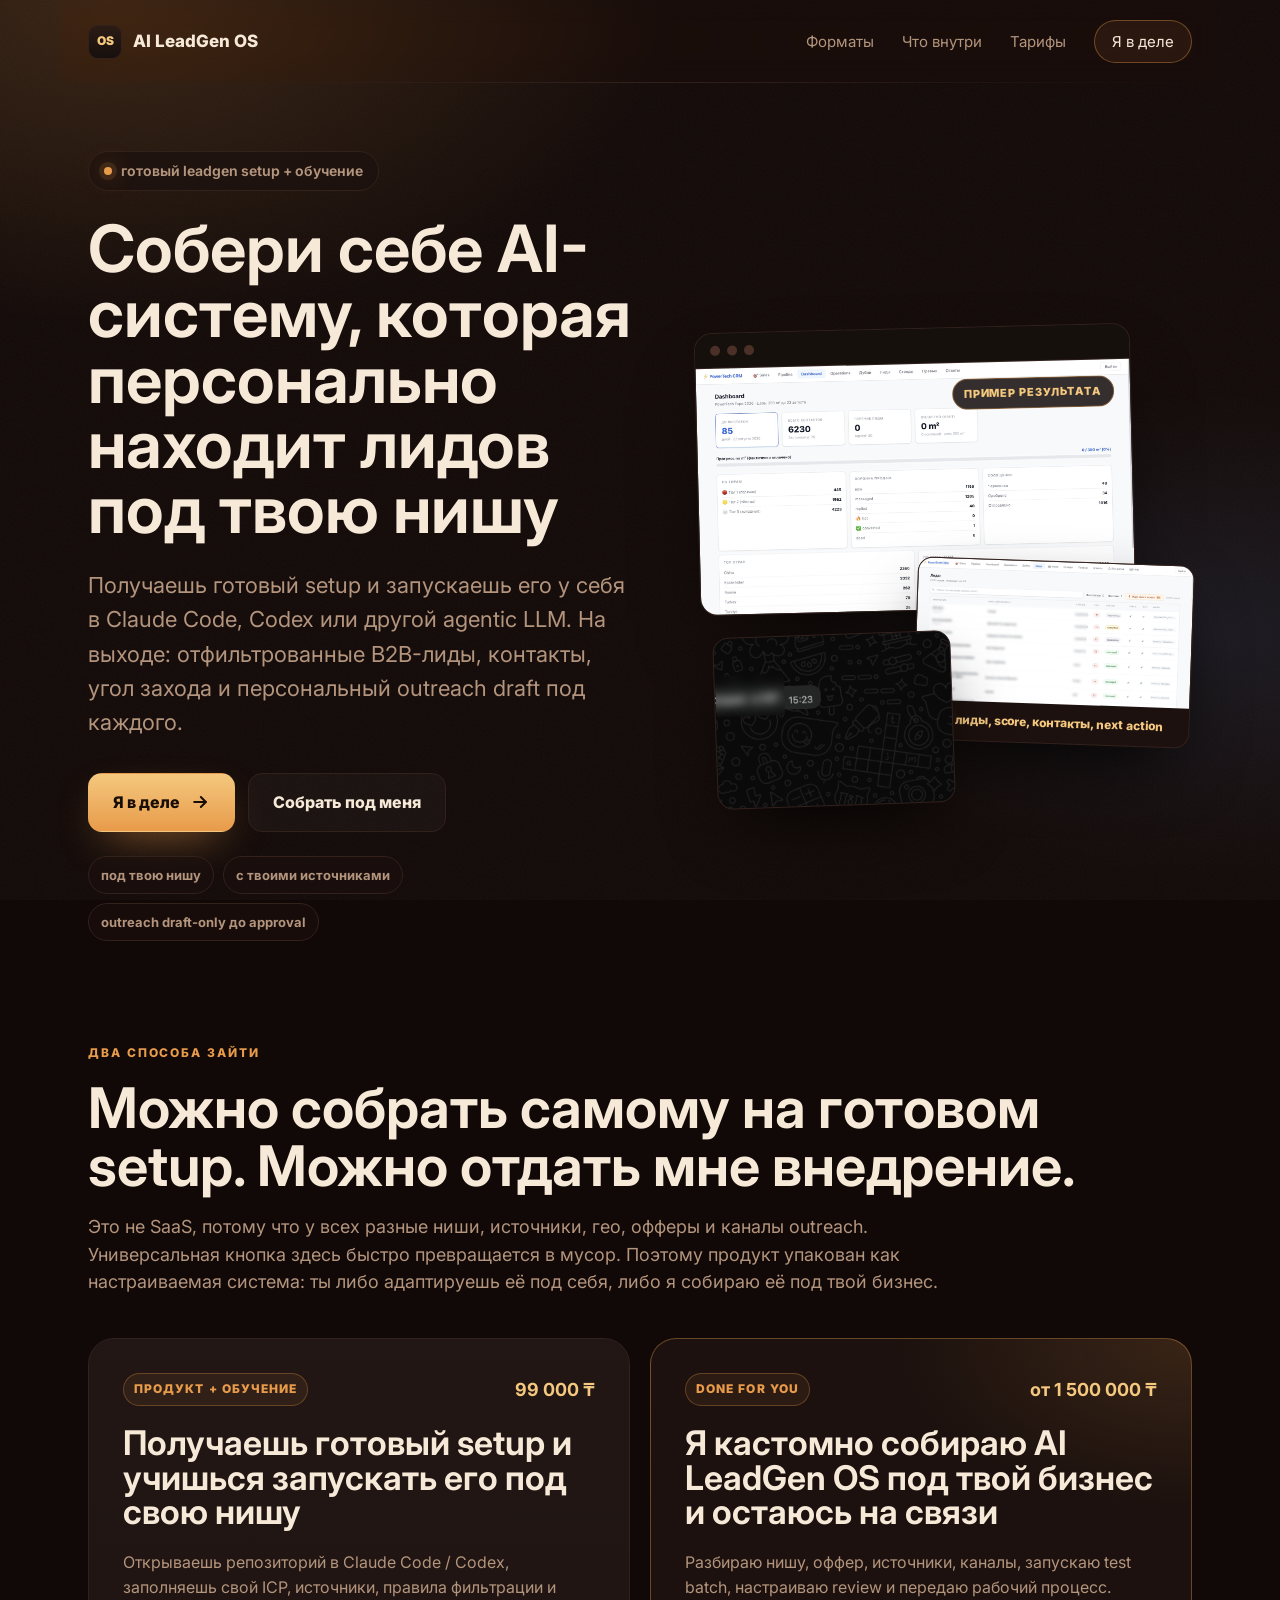
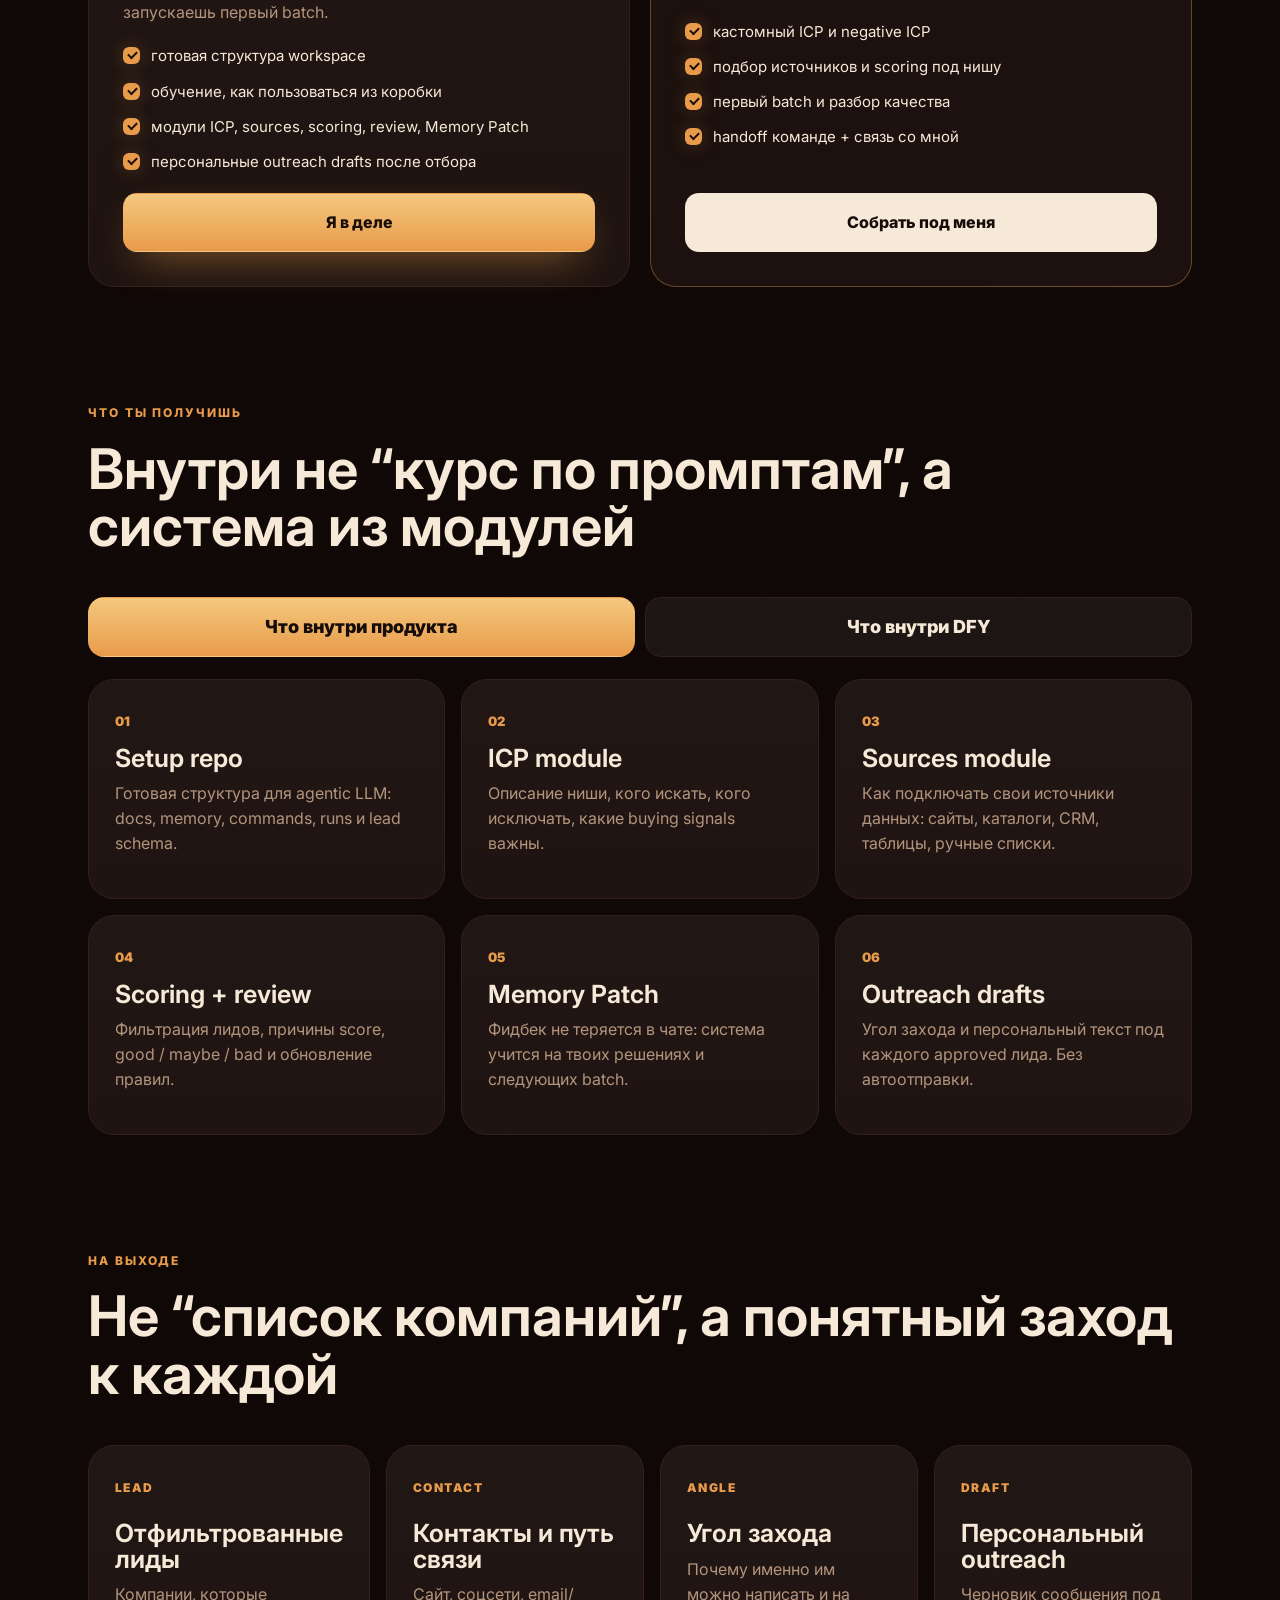
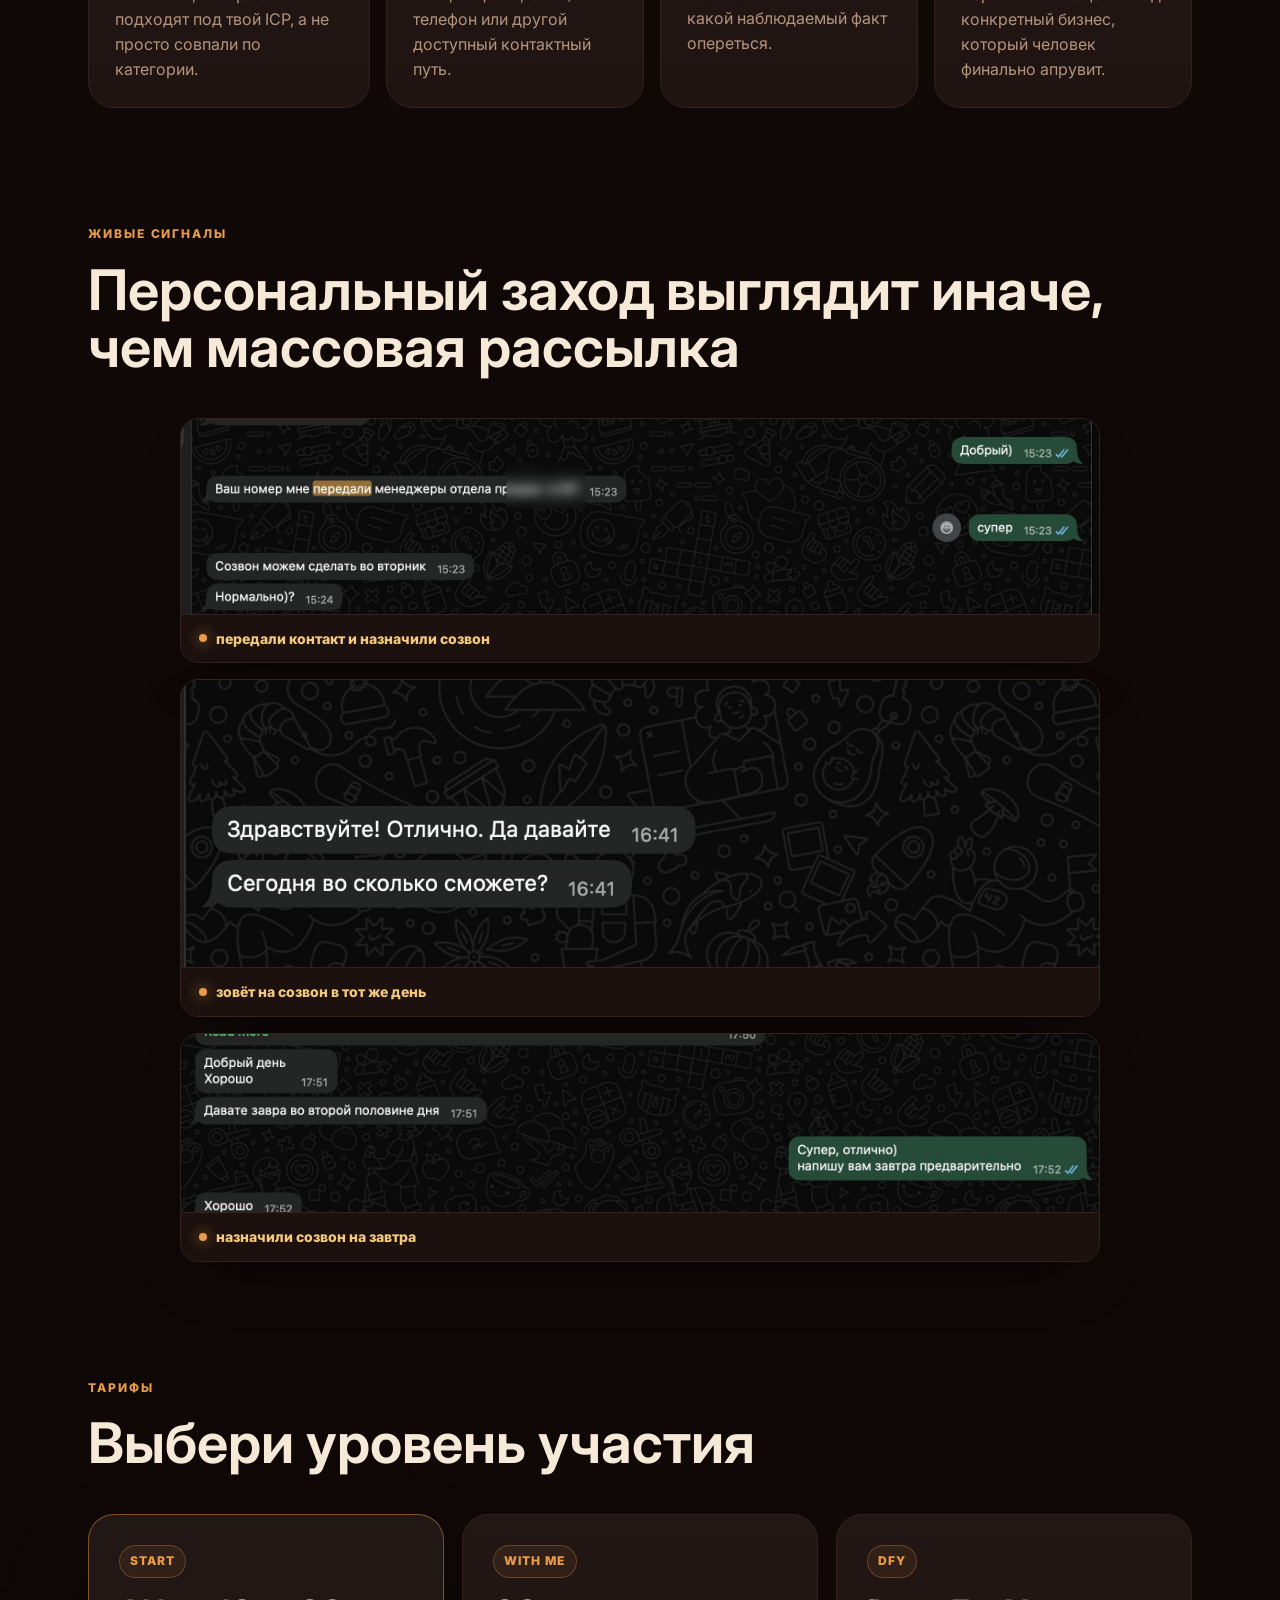
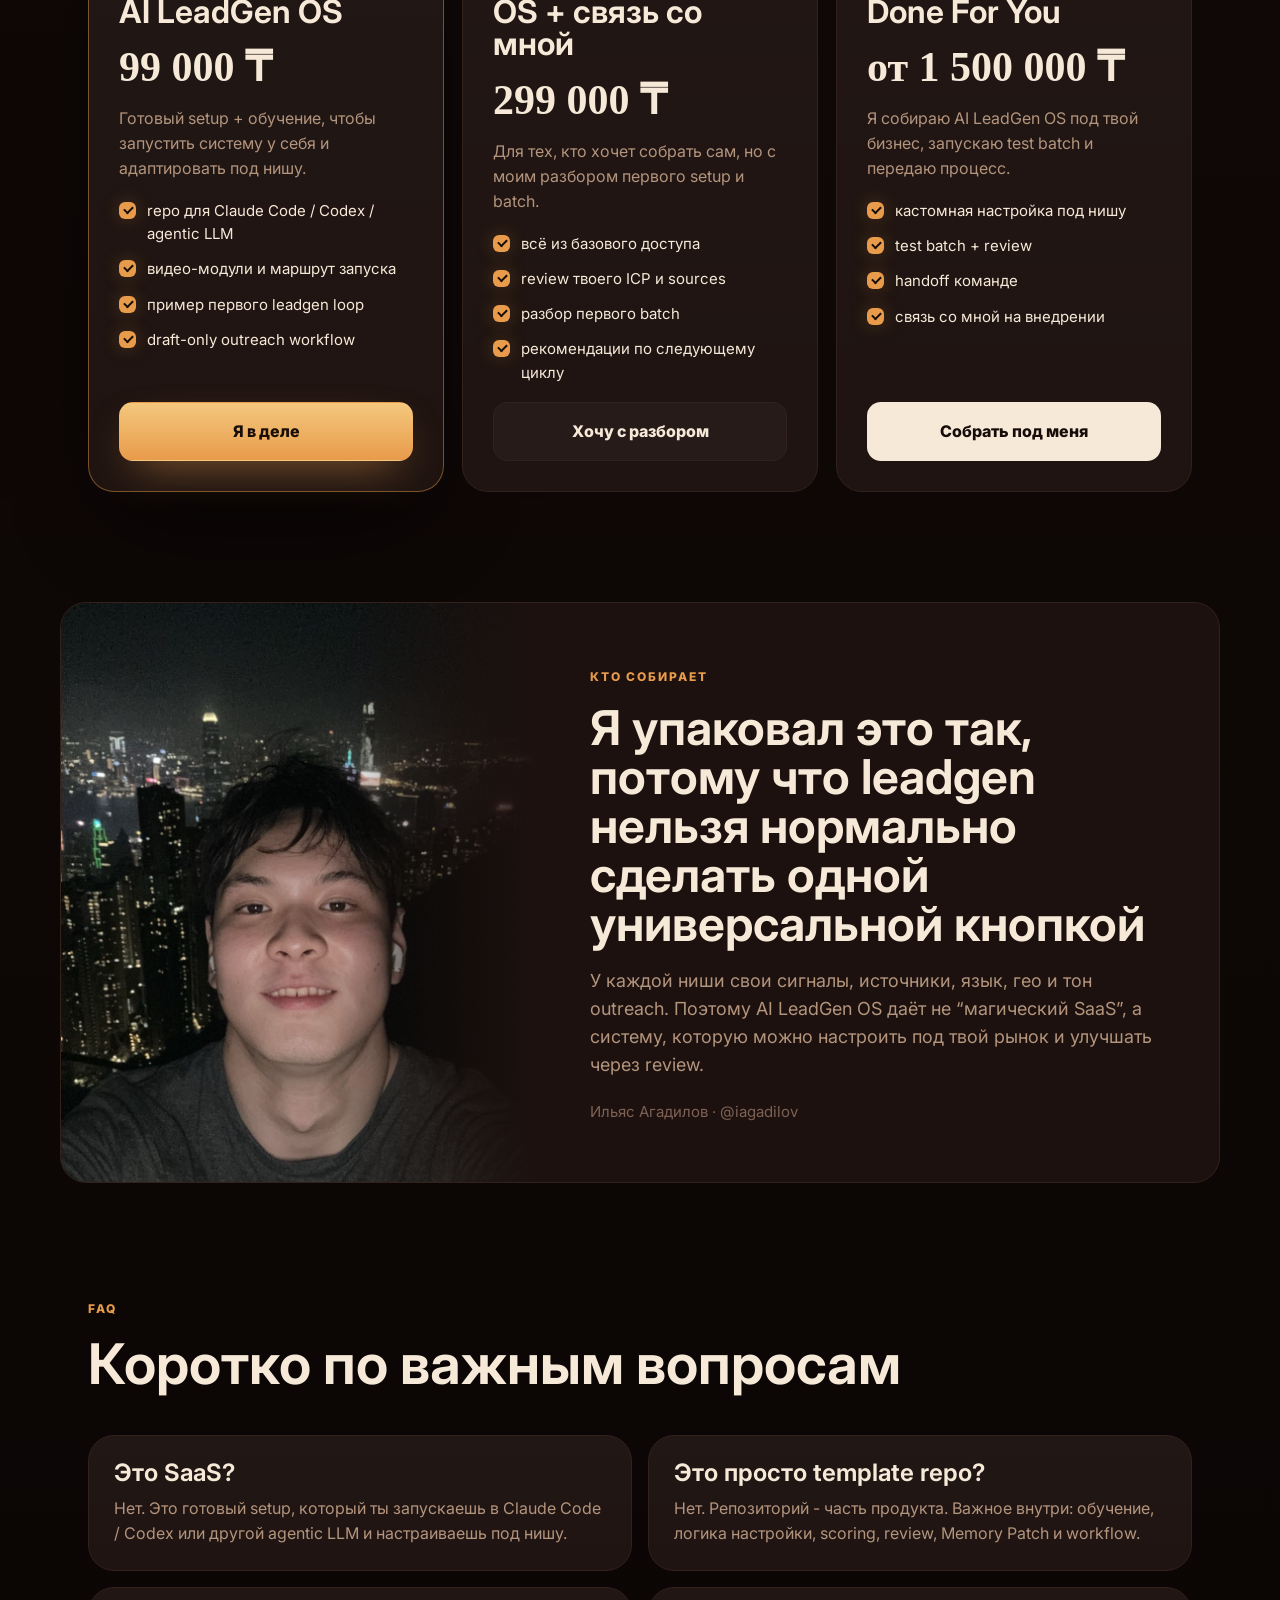
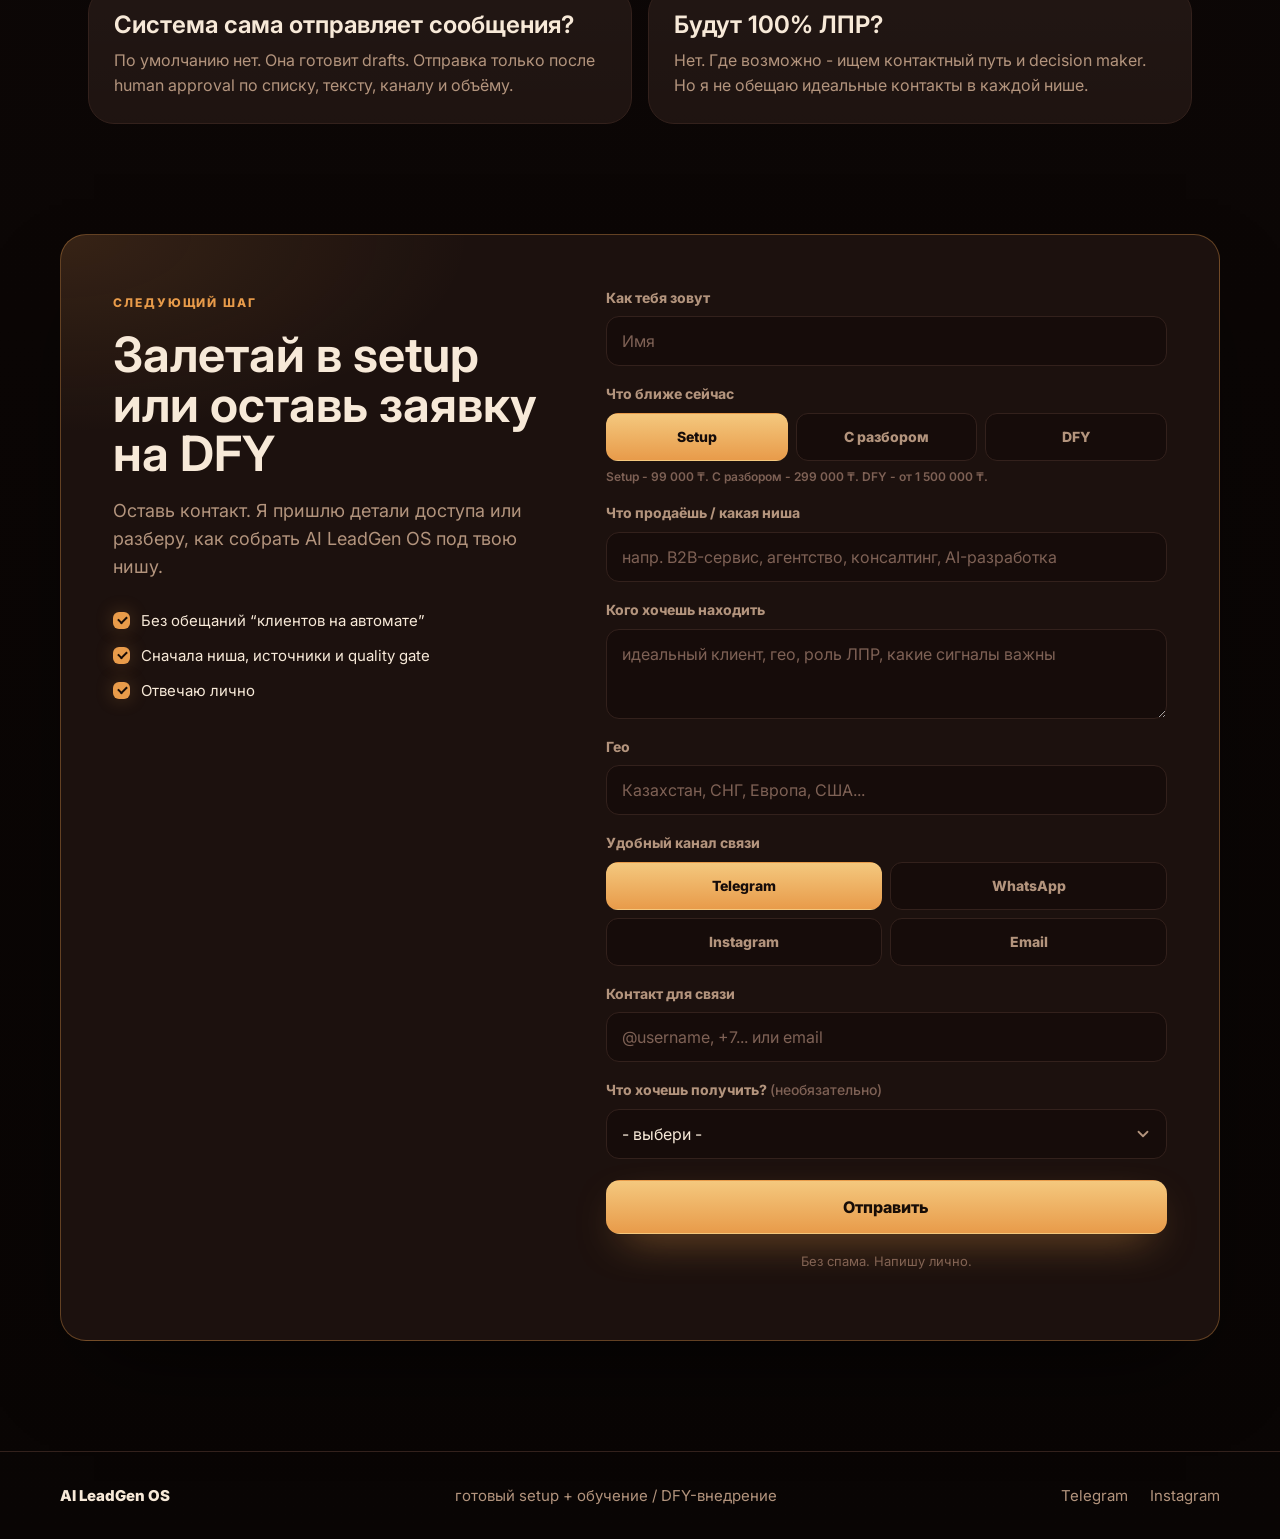
==== index.html @ f04ea2f6 "redesign landing with warmer product positioning" ====
<!doctype html>
<html lang="ru">
<head>
<meta charset="utf-8">
<meta name="viewport" content="width=device-width, initial-scale=1">
<title>AI LeadGen OS · готовый setup для поиска B2B-лидов · @iagadilov</title>
<meta name="description" content="Собери себе AI-систему, которая находит лидов персонализировано под твою нишу. Готовый setup для Claude Code / Codex и agentic LLM: лиды, контакты, угол захода и outreach drafts.">
<link rel="icon" type="image/svg+xml" href="favicon.svg">
<meta name="theme-color" content="#0F0807">

<meta property="og:title" content="AI LeadGen OS - лиды под твою нишу">
<meta property="og:description" content="Готовый setup + обучение или DFY-внедрение: поиск лидов, фильтрация, контакты, угол захода и персональный outreach.">
<meta property="og:type" content="website">
<meta property="og:url" content="https://leadgen.gadilovtech.com">
<meta property="og:image" content="https://leadgen.gadilovtech.com/og.png">
<meta property="og:image:width" content="1200">
<meta property="og:image:height" content="630">
<meta name="twitter:card" content="summary_large_image">
<meta name="twitter:image" content="https://leadgen.gadilovtech.com/og.png">

<link rel="preconnect" href="https://fonts.googleapis.com">
<link rel="preconnect" href="https://fonts.gstatic.com" crossorigin>
<link rel="preconnect" href="https://api.fontshare.com" crossorigin>
<link href="https://fonts.googleapis.com/css2?family=Inter:wght@400;500;600;700;800&display=swap" rel="stylesheet">
<link href="https://api.fontshare.com/v2/css?f[]=clash-display@500,600,700&display=swap" rel="stylesheet">
<link rel="stylesheet" href="styles.css">
</head>
<body>
<div class="grain" aria-hidden="true"></div>

<header class="nav">
  <a class="brand" href="#top">
    <span class="brand-mark">OS</span>
    <span>AI LeadGen OS</span>
  </a>
  <nav class="nav-links">
    <a href="#paths">Форматы</a>
    <a href="#inside">Что внутри</a>
    <a href="#pricing">Тарифы</a>
    <a href="#apply" class="nav-cta" data-intent="course">Я в деле</a>
  </nav>
</header>

<main id="top">

  <section class="hero">
    <div class="hero-inner">
      <div class="hero-copy">
        <div class="eyebrow reveal" style="--d:0ms">
          <span class="pulse"></span>
          готовый leadgen setup + обучение
        </div>
        <h1 class="reveal" style="--d:80ms">
          Собери себе AI-систему, которая персонально находит лидов под твою нишу
        </h1>
        <p class="lede reveal" style="--d:160ms">
          Получаешь готовый setup и запускаешь его у себя в Claude Code, Codex или другой agentic LLM.
          На выходе: отфильтрованные B2B-лиды, контакты, угол захода и персональный outreach draft под каждого.
        </p>
        <div class="hero-actions reveal" style="--d:240ms">
          <a class="btn btn-primary" href="#apply" data-intent="course">
            Я в деле
            <svg viewBox="0 0 24 24" width="20" height="20" fill="none" stroke="currentColor" stroke-width="2.4" stroke-linecap="round" stroke-linejoin="round"><path d="M5 12h14"/><path d="m13 6 6 6-6 6"/></svg>
          </a>
          <a class="btn btn-ghost" href="#apply" data-intent="dfy">Собрать под меня</a>
        </div>
        <div class="hero-trust reveal" style="--d:320ms">
          <span>под твою нишу</span>
          <span>с твоими источниками</span>
          <span>outreach draft-only до approval</span>
        </div>
      </div>

      <div class="hero-visual reveal" style="--d:380ms" aria-label="Примеры лидген-системы и ответов">
        <figure class="shot-main">
          <span class="shot-bar"><i></i><i></i><i></i></span>
          <span class="shot-tag">пример результата</span>
          <img src="assets/crm-dashboard.jpg" alt="Пример AI LeadGen OS dashboard">
        </figure>
        <figure class="shot-float">
          <img src="assets/crm-leads.jpg" alt="Пример списка лидов">
          <figcaption><span class="chip-dot"></span> лиды, score, контакты, next action</figcaption>
        </figure>
        <figure class="chat-float">
          <img src="assets/chat-3.jpg" alt="Пример тёплого ответа">
        </figure>
      </div>
    </div>
  </section>

  <section class="paths" id="paths">
    <div class="section-head">
      <span class="kicker">Два способа зайти</span>
      <h2>Можно собрать самому на готовом setup. Можно отдать мне внедрение.</h2>
      <p>
        Это не SaaS, потому что у всех разные ниши, источники, гео, офферы и каналы outreach.
        Универсальная кнопка здесь быстро превращается в мусор. Поэтому продукт упакован как настраиваемая система:
        ты либо адаптируешь её под себя, либо я собираю её под твой бизнес.
      </p>
    </div>
    <div class="path-grid">
      <article class="path-card product-card">
        <div class="card-top">
          <span class="offer-tag">продукт + обучение</span>
          <strong>99 000 ₸</strong>
        </div>
        <h3>Получаешь готовый setup и учишься запускать его под свою нишу</h3>
        <p>Открываешь репозиторий в Claude Code / Codex, заполняешь свой ICP, источники, правила фильтрации и запускаешь первый batch.</p>
        <ul class="ticks">
          <li>готовая структура workspace</li>
          <li>обучение, как пользоваться из коробки</li>
          <li>модули ICP, sources, scoring, review, Memory Patch</li>
          <li>персональные outreach drafts после отбора</li>
        </ul>
        <a class="btn btn-primary btn-block" href="#apply" data-intent="course">Я в деле</a>
      </article>

      <article class="path-card dfy-card">
        <div class="card-top">
          <span class="offer-tag">done for you</span>
          <strong>от 1 500 000 ₸</strong>
        </div>
        <h3>Я кастомно собираю AI LeadGen OS под твой бизнес и остаюсь на связи</h3>
        <p>Разбираю нишу, оффер, источники, каналы, запускаю test batch, настраиваю review и передаю рабочий процесс.</p>
        <ul class="ticks">
          <li>кастомный ICP и negative ICP</li>
          <li>подбор источников и scoring под нишу</li>
          <li>первый batch и разбор качества</li>
          <li>handoff команде + связь со мной</li>
        </ul>
        <a class="btn btn-secondary btn-block" href="#apply" data-intent="dfy">Собрать под меня</a>
      </article>
    </div>
  </section>

  <section class="inside" id="inside">
    <div class="section-head">
      <span class="kicker">Что ты получишь</span>
      <h2>Внутри не “курс по промптам”, а система из модулей</h2>
    </div>

    <div class="tabs">
      <input type="radio" id="tab-product" name="inside-tabs" checked>
      <label for="tab-product">Что внутри продукта</label>
      <input type="radio" id="tab-dfy" name="inside-tabs">
      <label for="tab-dfy">Что внутри DFY</label>

      <div class="tab-panel panel-product">
        <div class="module-grid">
          <article><span>01</span><h3>Setup repo</h3><p>Готовая структура для agentic LLM: docs, memory, commands, runs и lead schema.</p></article>
          <article><span>02</span><h3>ICP module</h3><p>Описание ниши, кого искать, кого исключать, какие buying signals важны.</p></article>
          <article><span>03</span><h3>Sources module</h3><p>Как подключать свои источники данных: сайты, каталоги, CRM, таблицы, ручные списки.</p></article>
          <article><span>04</span><h3>Scoring + review</h3><p>Фильтрация лидов, причины score, good / maybe / bad и обновление правил.</p></article>
          <article><span>05</span><h3>Memory Patch</h3><p>Фидбек не теряется в чате: система учится на твоих решениях и следующих batch.</p></article>
          <article><span>06</span><h3>Outreach drafts</h3><p>Угол захода и персональный текст под каждого approved лида. Без автоотправки.</p></article>
        </div>
      </div>

      <div class="tab-panel panel-dfy">
        <div class="module-grid">
          <article><span>01</span><h3>Диагностика</h3><p>Разбираю оффер, чек, гео, сегменты, текущие источники и каналы продаж.</p></article>
          <article><span>02</span><h3>Кастомный setup</h3><p>Собираю правила, scoring, sources, review loop и memory под твою нишу.</p></article>
          <article><span>03</span><h3>Test batch</h3><p>Проверяем качество на маленьком batch до масштаба, а не строим систему вслепую.</p></article>
          <article><span>04</span><h3>Разбор со мной</h3><p>Показываю, почему лиды good / maybe / bad и как улучшать следующий заход.</p></article>
          <article><span>05</span><h3>Drafts + handoff</h3><p>Передаю команде лиды, контакты, угол захода, drafts и понятный рабочий процесс.</p></article>
          <article><span>06</span><h3>Связь</h3><p>Я рядом на этапе внедрения: помогаю докрутить источники, критерии и первые циклы.</p></article>
        </div>
      </div>
    </div>
  </section>

  <section class="flow-section">
    <div class="section-head">
      <span class="kicker">На выходе</span>
      <h2>Не “список компаний”, а понятный заход к каждой</h2>
    </div>
    <div class="output-grid">
      <article class="output-card"><span>lead</span><h3>Отфильтрованные лиды</h3><p>Компании, которые подходят под твой ICP, а не просто совпали по категории.</p></article>
      <article class="output-card"><span>contact</span><h3>Контакты и путь связи</h3><p>Сайт, соцсети, email/телефон или другой доступный контактный путь.</p></article>
      <article class="output-card"><span>angle</span><h3>Угол захода</h3><p>Почему именно им можно написать и на какой наблюдаемый факт опереться.</p></article>
      <article class="output-card"><span>draft</span><h3>Персональный outreach</h3><p>Черновик сообщения под конкретный бизнес, который человек финально апрувит.</p></article>
    </div>
  </section>

  <section class="proof">
    <div class="section-head">
      <span class="kicker">Живые сигналы</span>
      <h2>Персональный заход выглядит иначе, чем массовая рассылка</h2>
    </div>
    <div class="chats">
      <figure class="chat-card">
        <img src="assets/chat-3.jpg" alt="Тёплый ответ на персональный outreach">
        <figcaption><span class="chip-dot"></span> передали контакт и назначили созвон</figcaption>
      </figure>
      <figure class="chat-card">
        <img src="assets/chat-1.jpg" alt="Ответ с предложением созвона">
        <figcaption><span class="chip-dot"></span> зовёт на созвон в тот же день</figcaption>
      </figure>
      <figure class="chat-card">
        <img src="assets/chat-2.jpg" alt="Ответ с назначенным созвоном">
        <figcaption><span class="chip-dot"></span> назначили созвон на завтра</figcaption>
      </figure>
    </div>
  </section>

  <section class="pricing" id="pricing">
    <div class="section-head">
      <span class="kicker">Тарифы</span>
      <h2>Выбери уровень участия</h2>
    </div>
    <div class="pricing-grid">
      <article class="tier-card primary-tier">
        <div class="offer-tag">start</div>
        <h3>AI LeadGen OS</h3>
        <div class="tier-price">99 000 ₸</div>
        <p>Готовый setup + обучение, чтобы запустить систему у себя и адаптировать под нишу.</p>
        <ul class="ticks">
          <li>repo для Claude Code / Codex / agentic LLM</li>
          <li>видео-модули и маршрут запуска</li>
          <li>пример первого leadgen loop</li>
          <li>draft-only outreach workflow</li>
        </ul>
        <a class="btn btn-primary btn-block" href="#apply" data-intent="course">Я в деле</a>
      </article>
      <article class="tier-card">
        <div class="offer-tag">with me</div>
        <h3>OS + связь со мной</h3>
        <div class="tier-price">299 000 ₸</div>
        <p>Для тех, кто хочет собрать сам, но с моим разбором первого setup и batch.</p>
        <ul class="ticks">
          <li>всё из базового доступа</li>
          <li>review твоего ICP и sources</li>
          <li>разбор первого batch</li>
          <li>рекомендации по следующему циклу</li>
        </ul>
        <a class="btn btn-ghost btn-block" href="#apply" data-intent="review">Хочу с разбором</a>
      </article>
      <article class="tier-card">
        <div class="offer-tag">dfy</div>
        <h3>Done For You</h3>
        <div class="tier-price">от 1 500 000 ₸</div>
        <p>Я собираю AI LeadGen OS под твой бизнес, запускаю test batch и передаю процесс.</p>
        <ul class="ticks">
          <li>кастомная настройка под нишу</li>
          <li>test batch + review</li>
          <li>handoff команде</li>
          <li>связь со мной на внедрении</li>
        </ul>
        <a class="btn btn-secondary btn-block" href="#apply" data-intent="dfy">Собрать под меня</a>
      </article>
    </div>
  </section>

  <section class="why">
    <div class="why-inner">
      <div class="why-photo">
        <img src="assets/founder-hongkong.jpg" alt="Ильяс Агадилов">
      </div>
      <div class="why-text">
        <span class="kicker">Кто собирает</span>
        <h2>Я упаковал это так, потому что leadgen нельзя нормально сделать одной универсальной кнопкой</h2>
        <p>
          У каждой ниши свои сигналы, источники, язык, гео и тон outreach. Поэтому AI LeadGen OS даёт не “магический SaaS”,
          а систему, которую можно настроить под твой рынок и улучшать через review.
        </p>
        <p class="why-sign">Ильяс Агадилов · @iagadilov</p>
      </div>
    </div>
  </section>

  <section class="faq">
    <div class="section-head">
      <span class="kicker">FAQ</span>
      <h2>Коротко по важным вопросам</h2>
    </div>
    <div class="faq-grid">
      <article><h3>Это SaaS?</h3><p>Нет. Это готовый setup, который ты запускаешь в Claude Code / Codex или другой agentic LLM и настраиваешь под нишу.</p></article>
      <article><h3>Это просто template repo?</h3><p>Нет. Репозиторий - часть продукта. Важное внутри: обучение, логика настройки, scoring, review, Memory Patch и workflow.</p></article>
      <article><h3>Система сама отправляет сообщения?</h3><p>По умолчанию нет. Она готовит drafts. Отправка только после human approval по списку, тексту, каналу и объёму.</p></article>
      <article><h3>Будут 100% ЛПР?</h3><p>Нет. Где возможно - ищем контактный путь и decision maker. Но я не обещаю идеальные контакты в каждой нише.</p></article>
    </div>
  </section>

  <section class="apply" id="apply">
    <div class="apply-grid">
      <div class="apply-copy">
        <span class="kicker">Следующий шаг</span>
        <h2>Залетай в setup или оставь заявку на DFY</h2>
        <p>Оставь контакт. Я пришлю детали доступа или разберу, как собрать AI LeadGen OS под твою нишу.</p>
        <ul class="apply-points">
          <li><svg viewBox="0 0 24 24" width="20" height="20" fill="none" stroke="currentColor" stroke-width="2.4" stroke-linecap="round" stroke-linejoin="round"><polyline points="4 12 10 18 20 6"/></svg>Без обещаний “клиентов на автомате”</li>
          <li><svg viewBox="0 0 24 24" width="20" height="20" fill="none" stroke="currentColor" stroke-width="2.4" stroke-linecap="round" stroke-linejoin="round"><polyline points="4 12 10 18 20 6"/></svg>Сначала ниша, источники и quality gate</li>
          <li><svg viewBox="0 0 24 24" width="20" height="20" fill="none" stroke="currentColor" stroke-width="2.4" stroke-linecap="round" stroke-linejoin="round"><polyline points="4 12 10 18 20 6"/></svg>Отвечаю лично</li>
        </ul>
      </div>

      <form class="apply-form" id="leadForm" novalidate>
        <div class="field">
          <label for="name">Как тебя зовут</label>
          <input id="name" name="name" type="text" autocomplete="name" placeholder="Имя" required>
        </div>

        <div class="field">
          <label>Что ближе сейчас</label>
          <div class="segmented" role="radiogroup" aria-label="Формат">
            <input type="radio" id="ty-course" name="type" value="AI LeadGen OS - готовый setup + обучение" checked>
            <label for="ty-course">Setup</label>
            <input type="radio" id="ty-review" name="type" value="AI LeadGen OS + связь с Ильясом">
            <label for="ty-review">С разбором</label>
            <input type="radio" id="ty-dfy" name="type" value="Done For You внедрение AI LeadGen OS">
            <label for="ty-dfy">DFY</label>
          </div>
          <span class="field-hint">Setup - 99 000 ₸. С разбором - 299 000 ₸. DFY - от 1 500 000 ₸.</span>
        </div>

        <div class="field">
          <label for="niche">Что продаёшь / какая ниша</label>
          <input id="niche" name="niche" type="text" placeholder="напр. B2B-сервис, агентство, консалтинг, AI-разработка" required>
        </div>

        <div class="field">
          <label for="target">Кого хочешь находить</label>
          <textarea id="target" name="target" rows="3" placeholder="идеальный клиент, гео, роль ЛПР, какие сигналы важны" required></textarea>
        </div>

        <div class="field">
          <label for="geo">Гео</label>
          <input id="geo" name="geo" type="text" placeholder="Казахстан, СНГ, Европа, США..." required>
        </div>

        <div class="field">
          <label>Удобный канал связи</label>
          <div class="segmented cols2" role="radiogroup" aria-label="Канал связи">
            <input type="radio" id="ch-tg" name="channel" value="Telegram" checked>
            <label for="ch-tg">Telegram</label>
            <input type="radio" id="ch-wa" name="channel" value="WhatsApp">
            <label for="ch-wa">WhatsApp</label>
            <input type="radio" id="ch-ig" name="channel" value="Instagram">
            <label for="ch-ig">Instagram</label>
            <input type="radio" id="ch-em" name="channel" value="Email">
            <label for="ch-em">Email</label>
          </div>
        </div>

        <div class="field">
          <label for="contact">Контакт для связи</label>
          <input id="contact" name="contact" type="text" placeholder="@username, +7... или email" required>
        </div>

        <div class="field">
          <label for="hook">Что хочешь получить? <span class="opt">(необязательно)</span></label>
          <div class="select-wrap">
            <select id="hook" name="hook">
              <option value="">- выбери -</option>
              <option value="Я в деле - хочу setup">Я в деле - хочу setup</option>
              <option value="Хочу setup с разбором">Хочу setup с разбором</option>
              <option value="Хочу DFY под бизнес">Хочу DFY под бизнес</option>
              <option value="Хочу понять, подойдёт ли ниша">Хочу понять, подойдёт ли ниша</option>
            </select>
            <svg class="select-caret" viewBox="0 0 24 24" width="18" height="18" fill="none" stroke="currentColor" stroke-width="2.4" stroke-linecap="round" stroke-linejoin="round"><polyline points="6 9 12 15 18 9"/></svg>
          </div>
        </div>

        <input type="text" name="company_url" class="hp" tabindex="-1" autocomplete="off" aria-hidden="true">

        <button type="submit" class="btn btn-primary btn-block" id="submitBtn">
          <span class="btn-label">Отправить</span>
          <span class="btn-spin" aria-hidden="true"></span>
        </button>
        <p class="form-fine">Без спама. Напишу лично.</p>
        <p class="form-error" id="formError" role="alert"></p>
      </form>

      <div class="apply-form apply-done" id="leadDone" hidden>
        <div class="done-ico">
          <svg viewBox="0 0 24 24" width="40" height="40" fill="none" stroke="currentColor" stroke-width="2.2" stroke-linecap="round" stroke-linejoin="round"><polyline points="4 12 10 18 20 6"/></svg>
        </div>
        <h3>Заявка отправлена</h3>
        <p>Я получил уведомление и свяжусь с тобой. Если хочешь быстрее - напиши напрямую в Telegram.</p>
        <a class="btn btn-ghost btn-block" href="https://t.me/iagadilov" target="_blank" rel="noopener">Написать в Telegram</a>
      </div>
    </div>
  </section>

</main>

<footer class="foot">
  <div class="foot-inner">
    <span>AI LeadGen OS</span>
    <span class="foot-mid">готовый setup + обучение / DFY-внедрение</span>
    <div class="foot-links">
      <a href="https://t.me/iagadilov" target="_blank" rel="noopener">Telegram</a>
      <a href="https://instagram.com/iagadilov" target="_blank" rel="noopener">Instagram</a>
    </div>
  </div>
</footer>

<script src="app.js"></script>

<script>
window.va=window.va||function(){(window.vaq=window.vaq||[]).push(arguments)};
if (!['localhost','127.0.0.1'].includes(location.hostname)) {
  const s=document.createElement('script');
  s.defer=true;
  s.src='/_vercel/insights/script.js';
  document.head.appendChild(s);
}
</script>
</body>
</html>
---- styles.css ----
/* ============================================================
   AI LeadGen OS landing
   Aesthetic: warm premium builder, real proof, no plastic dashboard
   ============================================================ */

:root{
  --bg:#0F0807;
  --bg-soft:#160C0A;
  --card:#1C110E;
  --card-2:#241713;
  --line:#33211C;
  --line-soft:#251611;
  --text:#F7E9D8;
  --muted:#B3947D;
  --soft:#7E6155;
  --amber:#E89B4A;
  --amber-2:#F4C87E;
  --blue:#6BA3FF;
  --green:#56C28B;
  --red:#D75B3D;
  --shadow:0 40px 90px -34px rgba(0,0,0,.78);
  --radius:18px;
  --radius-lg:26px;
  --maxw:1160px;
  --ease:cubic-bezier(.2,.7,.2,1);
}

*{box-sizing:border-box}
[hidden]{display:none!important}
html{scroll-behavior:smooth; overflow-x:clip}
body{
  margin:0;
  background:
    radial-gradient(900px 520px at 9% 0%, rgba(232,155,74,.18), transparent 62%),
    radial-gradient(700px 420px at 95% 8%, rgba(107,163,255,.10), transparent 58%),
    linear-gradient(180deg,#120907 0%,var(--bg) 54%,#090504 100%);
  color:var(--text);
  font-family:'Inter',system-ui,-apple-system,sans-serif;
  font-size:18px;
  line-height:1.55;
  letter-spacing:0;
  -webkit-font-smoothing:antialiased;
  text-rendering:optimizeLegibility;
  overflow-x:clip;
}
a{color:inherit; text-decoration:none}
h1,h2,h3{
  font-family:'Clash Display','Inter',sans-serif;
  font-weight:650;
  letter-spacing:0;
  line-height:1.02;
  margin:0;
}
p{margin:0}
section{position:relative; z-index:2}

.grain{
  position:fixed;
  inset:0;
  z-index:1;
  pointer-events:none;
  opacity:.045;
  mix-blend-mode:screen;
  background-image:url("data:image/svg+xml,%3Csvg xmlns='http://www.w3.org/2000/svg' width='140' height='140'%3E%3Cfilter id='n'%3E%3CfeTurbulence type='fractalNoise' baseFrequency='.8' numOctaves='2'/%3E%3C/filter%3E%3Crect width='100%25' height='100%25' filter='url(%23n)'/%3E%3C/svg%3E");
}

.kicker{
  display:inline-flex;
  font-size:12px;
  font-weight:800;
  letter-spacing:.16em;
  text-transform:uppercase;
  color:var(--amber);
  margin-bottom:18px;
}
.section-head{
  max-width:var(--maxw);
  margin:0 auto;
  padding:0 28px 42px;
}
.section-head h2{font-size:clamp(32px,4.4vw,56px)}
.section-head p{
  max-width:850px;
  margin-top:18px;
  color:var(--muted);
  font-size:18px;
}

/* NAV */
.nav{
  position:sticky;
  top:0;
  z-index:50;
  max-width:var(--maxw);
  margin:0 auto;
  padding:20px 28px;
  display:flex;
  align-items:center;
  justify-content:space-between;
  backdrop-filter:saturate(130%) blur(12px);
}
.nav::after{
  content:"";
  position:absolute;
  left:28px;
  right:28px;
  bottom:0;
  height:1px;
  background:linear-gradient(90deg,transparent,var(--line),transparent);
}
.brand{
  display:flex;
  align-items:center;
  gap:11px;
  font-weight:800;
  font-size:17px;
}
.brand-mark{
  width:34px;
  height:34px;
  border-radius:10px;
  display:grid;
  place-items:center;
  background:linear-gradient(180deg,#2B1B15,#17100D);
  border:1px solid var(--line);
  color:var(--amber-2);
  font-size:12px;
  font-weight:900;
}
.nav-links{
  display:flex;
  align-items:center;
  gap:28px;
  color:var(--muted);
  font-size:15px;
}
.nav-links a{transition:color .2s var(--ease), border-color .2s, background .2s}
.nav-links a:hover{color:var(--text)}
.nav-cta{
  color:var(--text)!important;
  border:1px solid rgba(232,155,74,.38);
  border-radius:999px;
  padding:9px 17px;
  background:rgba(232,155,74,.08);
}
.nav-cta:hover{background:rgba(232,155,74,.14)}

/* BUTTONS */
.btn{
  display:inline-flex;
  align-items:center;
  justify-content:center;
  gap:10px;
  font-family:'Inter';
  font-weight:800;
  font-size:16px;
  padding:16px 24px;
  border-radius:14px;
  border:1px solid transparent;
  cursor:pointer;
  min-height:54px;
  transition:transform .2s var(--ease), box-shadow .25s var(--ease), background .25s, border-color .25s, color .25s;
}
.btn svg{transition:transform .25s var(--ease)}
.btn-primary{
  background:linear-gradient(180deg,var(--amber-2),var(--amber));
  color:#180D07;
  box-shadow:0 16px 44px -18px rgba(232,155,74,.78);
}
.btn-primary:hover{
  transform:translateY(-2px);
  box-shadow:0 24px 58px -22px rgba(232,155,74,.9);
}
.btn-primary:hover svg{transform:translateX(4px)}
.btn-secondary{
  background:var(--text);
  color:#160C0A;
}
.btn-secondary:hover{transform:translateY(-2px); background:#fff}
.btn-ghost{
  background:rgba(255,255,255,.03);
  color:var(--text);
  border-color:var(--line);
}
.btn-ghost:hover{border-color:var(--amber); color:var(--amber-2)}
.btn-block{width:100%}

/* HERO */
.hero{
  max-width:var(--maxw);
  margin:0 auto;
  padding:68px 28px 96px;
}
.hero-inner{
  display:grid;
  grid-template-columns:1.05fr .95fr;
  gap:62px;
  align-items:center;
}
.hero-copy,.hero-visual{min-width:0}
.eyebrow{
  display:inline-flex;
  align-items:center;
  gap:9px;
  color:var(--muted);
  border:1px solid var(--line);
  background:rgba(28,17,14,.72);
  border-radius:999px;
  padding:8px 15px;
  margin-bottom:25px;
  font-size:14px;
  font-weight:650;
}
.pulse{
  width:8px;
  height:8px;
  border-radius:50%;
  background:var(--amber);
  box-shadow:0 0 0 5px rgba(232,155,74,.13), 0 0 22px rgba(232,155,74,.75);
}
.hero h1{
  max-width:720px;
  font-size:clamp(42px,5.1vw,68px);
  line-height:1;
  overflow-wrap:break-word;
}
.lede{
  max-width:680px;
  margin-top:26px;
  color:var(--muted);
  font-size:clamp(18px,1.8vw,22px);
}
.hero-actions{
  display:flex;
  gap:13px;
  flex-wrap:wrap;
  margin-top:34px;
}
.hero-trust{
  display:flex;
  flex-wrap:wrap;
  gap:9px;
  margin-top:24px;
}
.hero-trust span{
  border:1px solid var(--line);
  background:rgba(28,17,14,.58);
  color:var(--muted);
  border-radius:999px;
  padding:8px 12px;
  font-size:13px;
  font-weight:700;
}

.hero-visual{
  position:relative;
  min-height:520px;
}
.shot-main{
  position:absolute;
  left:0;
  top:42px;
  width:88%;
  margin:0;
  border:1px solid var(--line);
  border-radius:18px;
  overflow:hidden;
  background:#0C0B0B;
  box-shadow:var(--shadow);
  transform:rotate(-1.4deg);
}
.shot-bar{
  display:flex;
  align-items:center;
  gap:7px;
  padding:12px 15px;
  background:#16100D;
  border-bottom:1px solid var(--line);
}
.shot-bar i{
  width:10px;
  height:10px;
  border-radius:50%;
  background:#4A3027;
}
.shot-main img{display:block; width:100%; height:auto}
.shot-tag{
  position:absolute;
  top:51px;
  right:16px;
  z-index:4;
  color:var(--amber-2);
  background:rgba(15,8,7,.84);
  border:1px solid rgba(232,155,74,.42);
  border-radius:999px;
  padding:6px 11px;
  font-size:11px;
  font-weight:850;
  letter-spacing:.08em;
  text-transform:uppercase;
}
.shot-float{
  position:absolute;
  right:0;
  bottom:62px;
  z-index:3;
  width:56%;
  margin:0;
  border:1px solid var(--line);
  border-radius:15px;
  overflow:hidden;
  background:var(--card);
  box-shadow:0 30px 72px -22px rgba(0,0,0,.88);
  transform:rotate(2deg);
}
.shot-float img{
  display:block;
  width:100%;
  height:142px;
  object-fit:cover;
  object-position:50% 0;
}
.shot-float figcaption{
  display:flex;
  align-items:center;
  justify-content:center;
  gap:8px;
  padding:10px 9px;
  color:var(--amber-2);
  font-size:12px;
  font-weight:800;
}
.chat-float{
  position:absolute;
  left:18px;
  bottom:0;
  z-index:4;
  width:48%;
  margin:0;
  border:1px solid var(--line);
  border-radius:16px;
  overflow:hidden;
  background:#101010;
  box-shadow:0 30px 72px -24px rgba(0,0,0,.88);
  transform:rotate(-2deg);
}
.chat-float img{display:block; width:100%; height:170px; object-fit:cover; object-position:50% 8%}
.chip-dot{
  width:8px;
  height:8px;
  border-radius:50%;
  background:var(--amber);
  box-shadow:0 0 14px rgba(232,155,74,.8);
  display:inline-block;
}

/* SECTIONS */
.paths,.inside,.flow-section,.proof,.pricing,.why,.faq,.apply{padding:0 0 110px}

.path-grid{
  max-width:var(--maxw);
  margin:0 auto;
  padding:0 28px;
  display:grid;
  grid-template-columns:1fr 1fr;
  gap:20px;
}
.path-card,.tier-card,.output-card,.faq-grid article,.module-grid article{
  border:1px solid var(--line);
  background:linear-gradient(180deg,rgba(255,255,255,.025),rgba(255,255,255,.01)), var(--card);
  border-radius:var(--radius-lg);
}
.path-card{
  padding:34px;
  display:flex;
  flex-direction:column;
  gap:20px;
  min-height:100%;
}
.dfy-card{
  background:
    radial-gradient(420px 240px at 100% 0%, rgba(232,155,74,.14), transparent 70%),
    var(--card);
  border-color:rgba(232,155,74,.38);
}
.card-top{
  display:flex;
  align-items:center;
  justify-content:space-between;
  gap:16px;
}
.card-top strong{
  color:var(--amber-2);
  white-space:nowrap;
  font-size:18px;
}
.offer-tag{
  width:max-content;
  color:var(--amber);
  border:1px solid rgba(232,155,74,.3);
  background:rgba(232,155,74,.08);
  border-radius:999px;
  padding:6px 10px;
  font-size:12px;
  font-weight:850;
  letter-spacing:.09em;
  text-transform:uppercase;
}
.path-card h3{font-size:34px}
.path-card p,.tier-card p,.output-card p,.faq-grid p,.module-grid p{
  color:var(--muted);
  font-size:16px;
}
.path-card .btn{margin-top:auto}

.ticks,.apply-points{
  list-style:none;
  padding:0;
  margin:0;
  display:flex;
  flex-direction:column;
  gap:12px;
}
.ticks li,.apply-points li{
  position:relative;
  padding-left:28px;
  color:var(--text);
  font-size:15px;
}
.ticks li::before,.apply-points li::before{
  content:"";
  position:absolute;
  left:0;
  top:3px;
  width:17px;
  height:17px;
  border-radius:6px;
  background:var(--amber);
  box-shadow:0 0 18px rgba(232,155,74,.25);
}
.ticks li::after,.apply-points li::after{
  content:"";
  position:absolute;
  left:5px;
  top:7px;
  width:7px;
  height:4px;
  border-left:2px solid #170C07;
  border-bottom:2px solid #170C07;
  transform:rotate(-45deg);
}
.apply-points svg{display:none}

/* TABS */
.tabs{
  max-width:var(--maxw);
  margin:0 auto;
  padding:0 28px;
  display:grid;
  grid-template-columns:1fr 1fr;
  gap:10px;
}
.tabs>input{
  position:absolute;
  opacity:0;
  pointer-events:none;
}
.tabs>label{
  cursor:pointer;
  text-align:center;
  border:1px solid var(--line);
  background:rgba(255,255,255,.055);
  color:var(--text);
  border-radius:16px;
  padding:15px 14px;
  font-weight:850;
  transition:all .2s var(--ease);
}
#tab-product:checked + label,
#tab-dfy:checked + label{
  color:#160C0A;
  background:linear-gradient(180deg,var(--amber-2),var(--amber));
  border-color:transparent;
}
.tab-panel{
  grid-column:1 / -1;
  display:none;
  padding-top:12px;
}
#tab-product:checked ~ .panel-product,
#tab-dfy:checked ~ .panel-dfy{display:block}
.module-grid{
  display:grid;
  grid-template-columns:repeat(3,1fr);
  gap:16px;
}
.module-grid article{
  padding:26px;
  min-height:220px;
}
.module-grid span{
  color:var(--amber);
  font-size:13px;
  font-weight:900;
}
.module-grid h3{font-size:25px; margin:12px 0 10px}

/* OUTPUT */
.output-grid{
  max-width:var(--maxw);
  margin:0 auto;
  padding:0 28px;
  display:grid;
  grid-template-columns:repeat(4,1fr);
  gap:16px;
}
.output-card{
  padding:26px;
  min-height:230px;
}
.output-card span{
  display:inline-flex;
  color:var(--amber);
  font-size:12px;
  font-weight:900;
  letter-spacing:.12em;
  text-transform:uppercase;
  margin-bottom:24px;
}
.output-card h3{font-size:25px; margin-bottom:10px}

/* PROOF */
.proof{padding-left:28px; padding-right:28px}
.chats{
  max-width:920px;
  margin:0 auto;
  display:flex;
  flex-direction:column;
  gap:16px;
}
.chat-card{
  margin:0;
  border:1px solid var(--line);
  border-radius:18px;
  overflow:hidden;
  background:#111;
  box-shadow:0 28px 64px -34px rgba(0,0,0,.8);
}
.chat-card img{display:block; width:100%; height:auto}
.chat-card figcaption{
  display:flex;
  align-items:center;
  gap:9px;
  padding:13px 18px;
  background:var(--card);
  color:var(--amber-2);
  border-top:1px solid var(--line);
  font-size:14px;
  font-weight:800;
}

/* PRICING */
.pricing-grid{
  max-width:var(--maxw);
  margin:0 auto;
  padding:0 28px;
  display:grid;
  grid-template-columns:repeat(3,1fr);
  gap:18px;
}
.tier-card{
  padding:30px;
  display:flex;
  flex-direction:column;
  gap:18px;
  min-height:100%;
}
.primary-tier{
  border-color:rgba(232,155,74,.45);
  box-shadow:var(--shadow);
}
.tier-card h3{font-size:32px}
.tier-price{
  font-family:'Clash Display';
  font-size:42px;
  line-height:1;
  font-weight:700;
}
.tier-card .btn{margin-top:auto}

/* WHY */
.why{padding-left:28px; padding-right:28px}
.why-inner{
  max-width:var(--maxw);
  margin:0 auto;
  border:1px solid var(--line);
  border-radius:var(--radius-lg);
  overflow:hidden;
  background:var(--card);
  display:grid;
  grid-template-columns:.82fr 1.18fr;
}
.why-photo{position:relative; min-height:390px}
.why-photo img{
  position:absolute;
  inset:0;
  width:100%;
  height:100%;
  object-fit:cover;
  object-position:50% 38%;
}
.why-photo::after{
  content:"";
  position:absolute;
  inset:0;
  background:linear-gradient(90deg,transparent 58%,var(--card));
}
.why-text{
  padding:58px 54px;
  align-self:center;
}
.why-text h2{font-size:clamp(30px,3.8vw,48px); margin-bottom:18px}
.why-text p{
  color:var(--muted);
  font-size:18px;
  max-width:640px;
}
.why-sign{margin-top:22px!important; color:var(--soft)!important; font-size:15px!important}

/* FAQ + APPLY */
.faq-grid{
  max-width:var(--maxw);
  margin:0 auto;
  padding:0 28px;
  display:grid;
  grid-template-columns:repeat(2,1fr);
  gap:16px;
}
.faq-grid article{padding:25px}
.faq-grid h3{font-size:24px; margin-bottom:10px}

.apply{padding-left:28px; padding-right:28px}
.apply-grid{
  max-width:var(--maxw);
  margin:0 auto;
  position:relative;
  display:grid;
  grid-template-columns:minmax(0,.88fr) minmax(0,1.12fr);
  gap:52px;
  align-items:start;
  border:1px solid rgba(232,155,74,.35);
  border-radius:var(--radius-lg);
  padding:52px;
  background:
    radial-gradient(620px 300px at 0% 0%, rgba(232,155,74,.13), transparent 66%),
    var(--card);
  box-shadow:var(--shadow);
}
.apply-copy h2{font-size:clamp(31px,3.8vw,49px); margin-bottom:18px}
.apply-copy>p{color:var(--muted); margin-bottom:28px}
.apply-form{
  display:flex;
  flex-direction:column;
  gap:17px;
  min-width:0;
}
.field{display:flex; flex-direction:column; gap:8px}
.field label{font-size:14px; font-weight:750; color:var(--muted)}
.field .opt{color:var(--soft); font-weight:500}
.field input,.field textarea,.field select{
  font-family:'Inter';
  font-size:16px;
  color:var(--text);
  background:var(--bg-soft);
  border:1px solid var(--line);
  border-radius:13px;
  padding:14px 15px;
  resize:vertical;
  width:100%;
  transition:border-color .2s var(--ease), box-shadow .2s;
}
.field input::placeholder,.field textarea::placeholder{color:var(--soft)}
.field input:focus,.field textarea:focus,.field select:focus{
  outline:none;
  border-color:var(--amber);
  box-shadow:0 0 0 3px rgba(232,155,74,.14);
}
.select-wrap{position:relative}
.field select{appearance:none; -webkit-appearance:none; cursor:pointer; padding-right:44px}
.select-caret{
  position:absolute;
  right:15px;
  top:50%;
  transform:translateY(-50%);
  color:var(--muted);
  pointer-events:none;
}
.field select option{background:var(--card); color:var(--text)}
.segmented{
  display:grid;
  grid-template-columns:repeat(3,minmax(0,1fr));
  gap:8px;
}
.segmented input{
  position:absolute;
  opacity:0;
  pointer-events:none;
  width:1px;
  height:1px;
  margin:0;
}
.segmented label{
  text-align:center;
  font-size:14px;
  font-weight:800;
  color:var(--muted);
  cursor:pointer;
  background:var(--bg-soft);
  border:1px solid var(--line);
  border-radius:12px;
  padding:12px 8px;
  transition:all .2s var(--ease);
}
.segmented input:checked + label{
  color:#160C0A;
  background:linear-gradient(180deg,var(--amber-2),var(--amber));
  border-color:transparent;
}
.segmented.cols2{grid-template-columns:repeat(2,minmax(0,1fr))}
.field-hint{font-size:12px; color:var(--soft); font-weight:600; line-height:1.4}
.hp{
  position:absolute;
  width:1px;
  height:1px;
  opacity:0;
  overflow:hidden;
  clip:rect(0 0 0 0);
  clip-path:inset(50%);
  white-space:nowrap;
}
#submitBtn{margin-top:4px; position:relative}
.btn-spin{
  width:18px;
  height:18px;
  border-radius:50%;
  display:none;
  border:2px solid rgba(24,13,7,.3);
  border-top-color:#180D07;
  animation:spin .7s linear infinite;
}
@keyframes spin{to{transform:rotate(360deg)}}
.is-loading .btn-label{opacity:.65}
.is-loading .btn-spin{display:inline-block}
.form-fine{font-size:13px; color:var(--soft); text-align:center; margin:0}
.form-error{font-size:14px; color:var(--red); text-align:center; margin:0; min-height:0}
.apply-done{
  position:absolute;
  inset:52px 52px 52px auto;
  width:calc(53% - 26px);
  align-self:center;
  text-align:center;
  justify-content:center;
  background:var(--card);
  border:1px solid rgba(232,155,74,.34);
  border-radius:var(--radius);
  padding:42px 34px;
}
.done-ico{
  width:72px;
  height:72px;
  border-radius:50%;
  margin:0 auto 22px;
  display:flex;
  align-items:center;
  justify-content:center;
  color:var(--amber);
  background:rgba(232,155,74,.12);
}
.apply-done h3{font-size:28px; margin-bottom:12px}
.apply-done p{color:var(--muted); font-size:16px; margin:0 0 24px}

/* FOOTER */
.foot{
  border-top:1px solid var(--line);
  padding:32px 28px;
  position:relative;
  z-index:2;
}
.foot-inner{
  max-width:var(--maxw);
  margin:0 auto;
  display:flex;
  align-items:center;
  justify-content:space-between;
  gap:20px;
  flex-wrap:wrap;
  color:var(--muted);
  font-size:15px;
}
.foot-inner>span:first-child{font-weight:850; color:var(--text)}
.foot-links{display:flex; gap:22px}
.foot-links a{color:var(--muted); transition:color .2s}
.foot-links a:hover{color:var(--amber-2)}

/* ANIMATION */
.reveal{opacity:0; transform:translateY(16px); animation:reveal .75s var(--ease) forwards; animation-delay:var(--d,0ms)}
@keyframes reveal{to{opacity:1; transform:none}}
.in-view{opacity:0; transform:translateY(22px); transition:opacity .65s var(--ease), transform .65s var(--ease)}
.in-view.seen{opacity:1; transform:none}
@media (prefers-reduced-motion:reduce){
  .reveal,.in-view{animation:none!important; opacity:1!important; transform:none!important; transition:none!important}
}

/* RESPONSIVE */
@media (max-width:980px){
  .hero-inner,.path-grid,.apply-grid,.why-inner{grid-template-columns:1fr}
  .hero-visual{min-height:620px; max-width:680px}
  .module-grid,.pricing-grid{grid-template-columns:1fr 1fr}
  .output-grid{grid-template-columns:1fr 1fr}
  .why-photo{min-height:420px}
  .why-photo::after{background:linear-gradient(180deg,transparent 58%,var(--card))}
  .apply-done{position:static; width:auto; inset:auto}
}
@media (max-width:680px){
  body{font-size:17px}
  .nav{padding:14px 20px}
  .nav::after{left:20px; right:20px}
  .nav-links a:not(.nav-cta){display:none}
  .hero{padding:48px 20px 76px}
  .hero h1{font-size:34px; line-height:1.04}
  .lede{font-size:18px}
  .hero-actions .btn{width:100%}
  .hero-visual{min-height:500px}
  .shot-main{width:100%; top:16px}
  .shot-float{width:68%; right:-2px; bottom:70px}
  .chat-float{width:58%; left:0; bottom:0}
  .shot-float img{height:110px}
  .chat-float img{height:132px}
  .section-head,.path-grid,.tabs,.output-grid,.pricing-grid,.faq-grid{padding-left:20px; padding-right:20px}
  .paths,.inside,.flow-section,.proof,.pricing,.why,.faq,.apply{padding-bottom:76px}
  .module-grid,.output-grid,.pricing-grid,.faq-grid{grid-template-columns:1fr}
  .path-grid{grid-template-columns:1fr}
  .path-card,.tier-card,.module-grid article,.output-card{padding:24px}
  .card-top{align-items:flex-start; flex-direction:column}
  .tabs{grid-template-columns:1fr}
  .tab-panel{padding-top:8px}
  .proof,.why,.apply{padding-left:20px; padding-right:20px}
  .chats{gap:14px}
  .why-text{padding:34px 24px}
  .apply-grid{padding:28px 22px; gap:30px}
  .segmented{gap:6px}
  .segmented label{font-size:13px; padding:10px 4px}
}
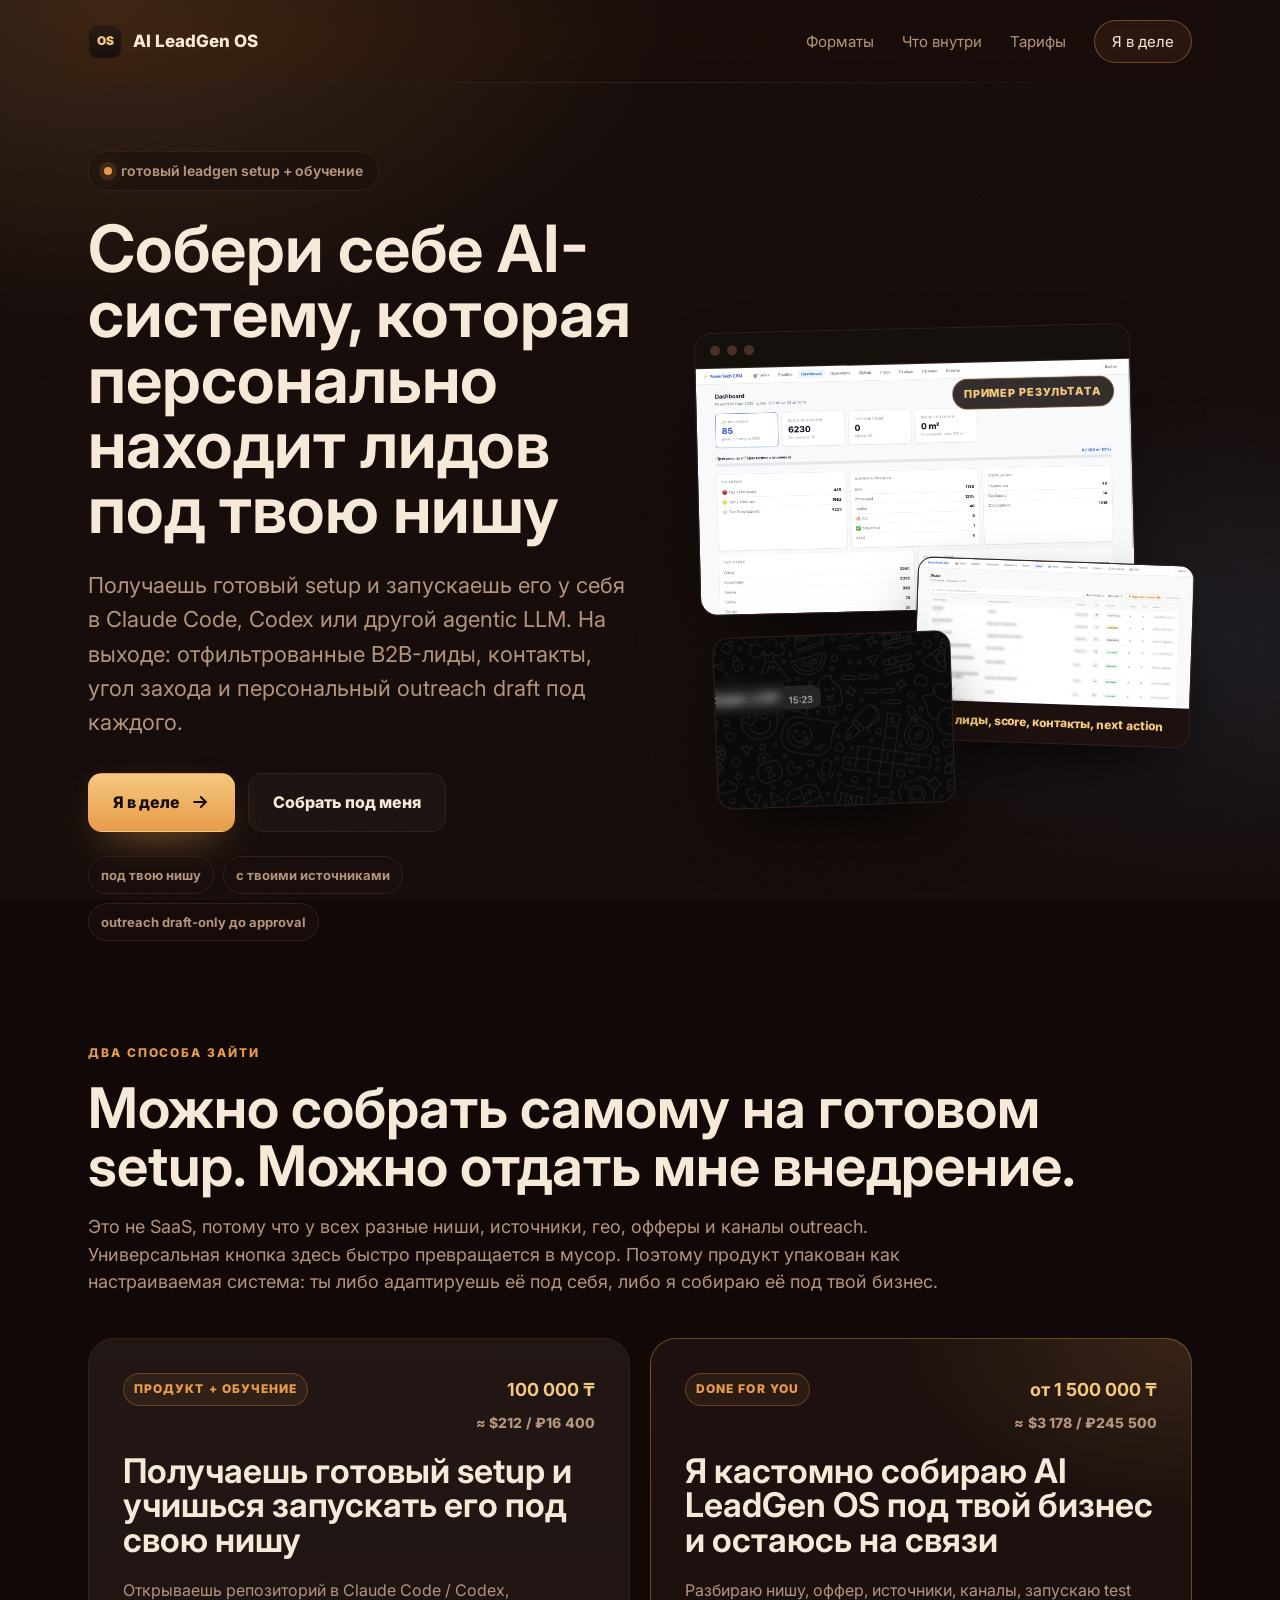
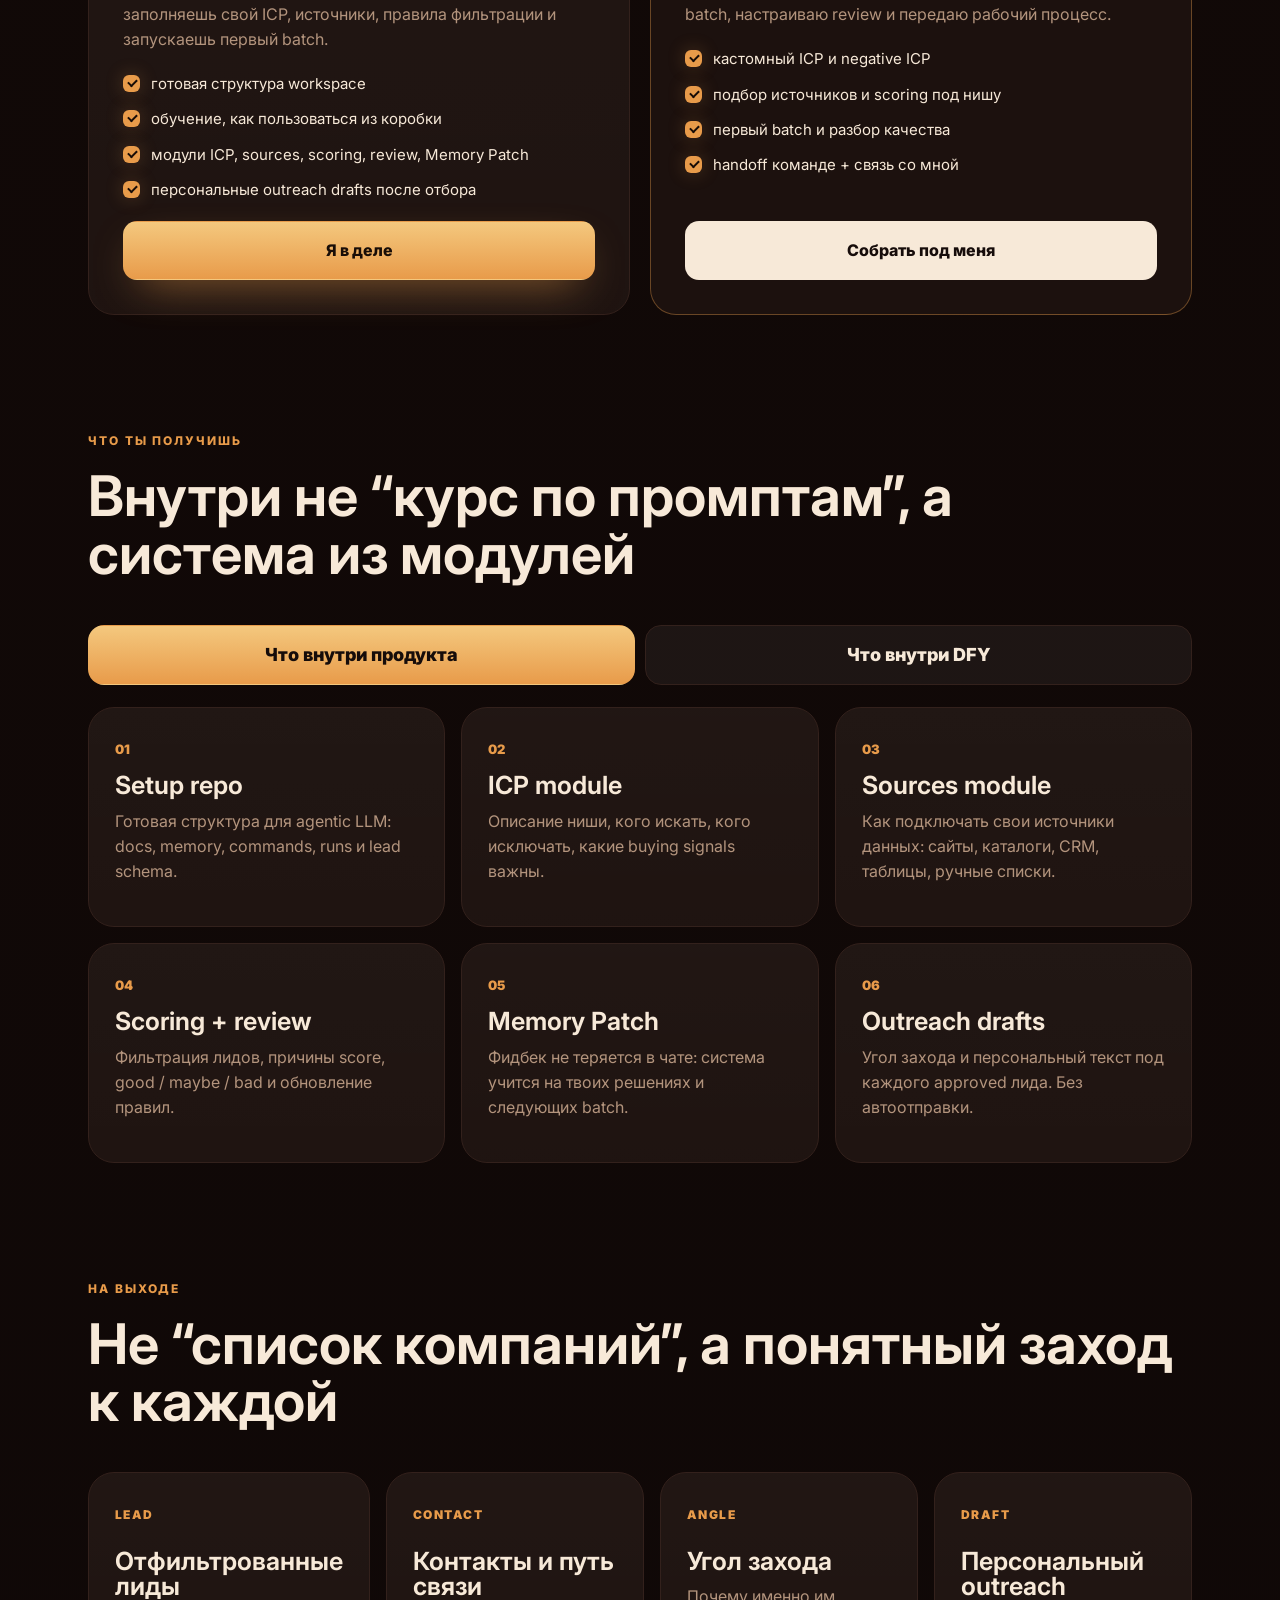
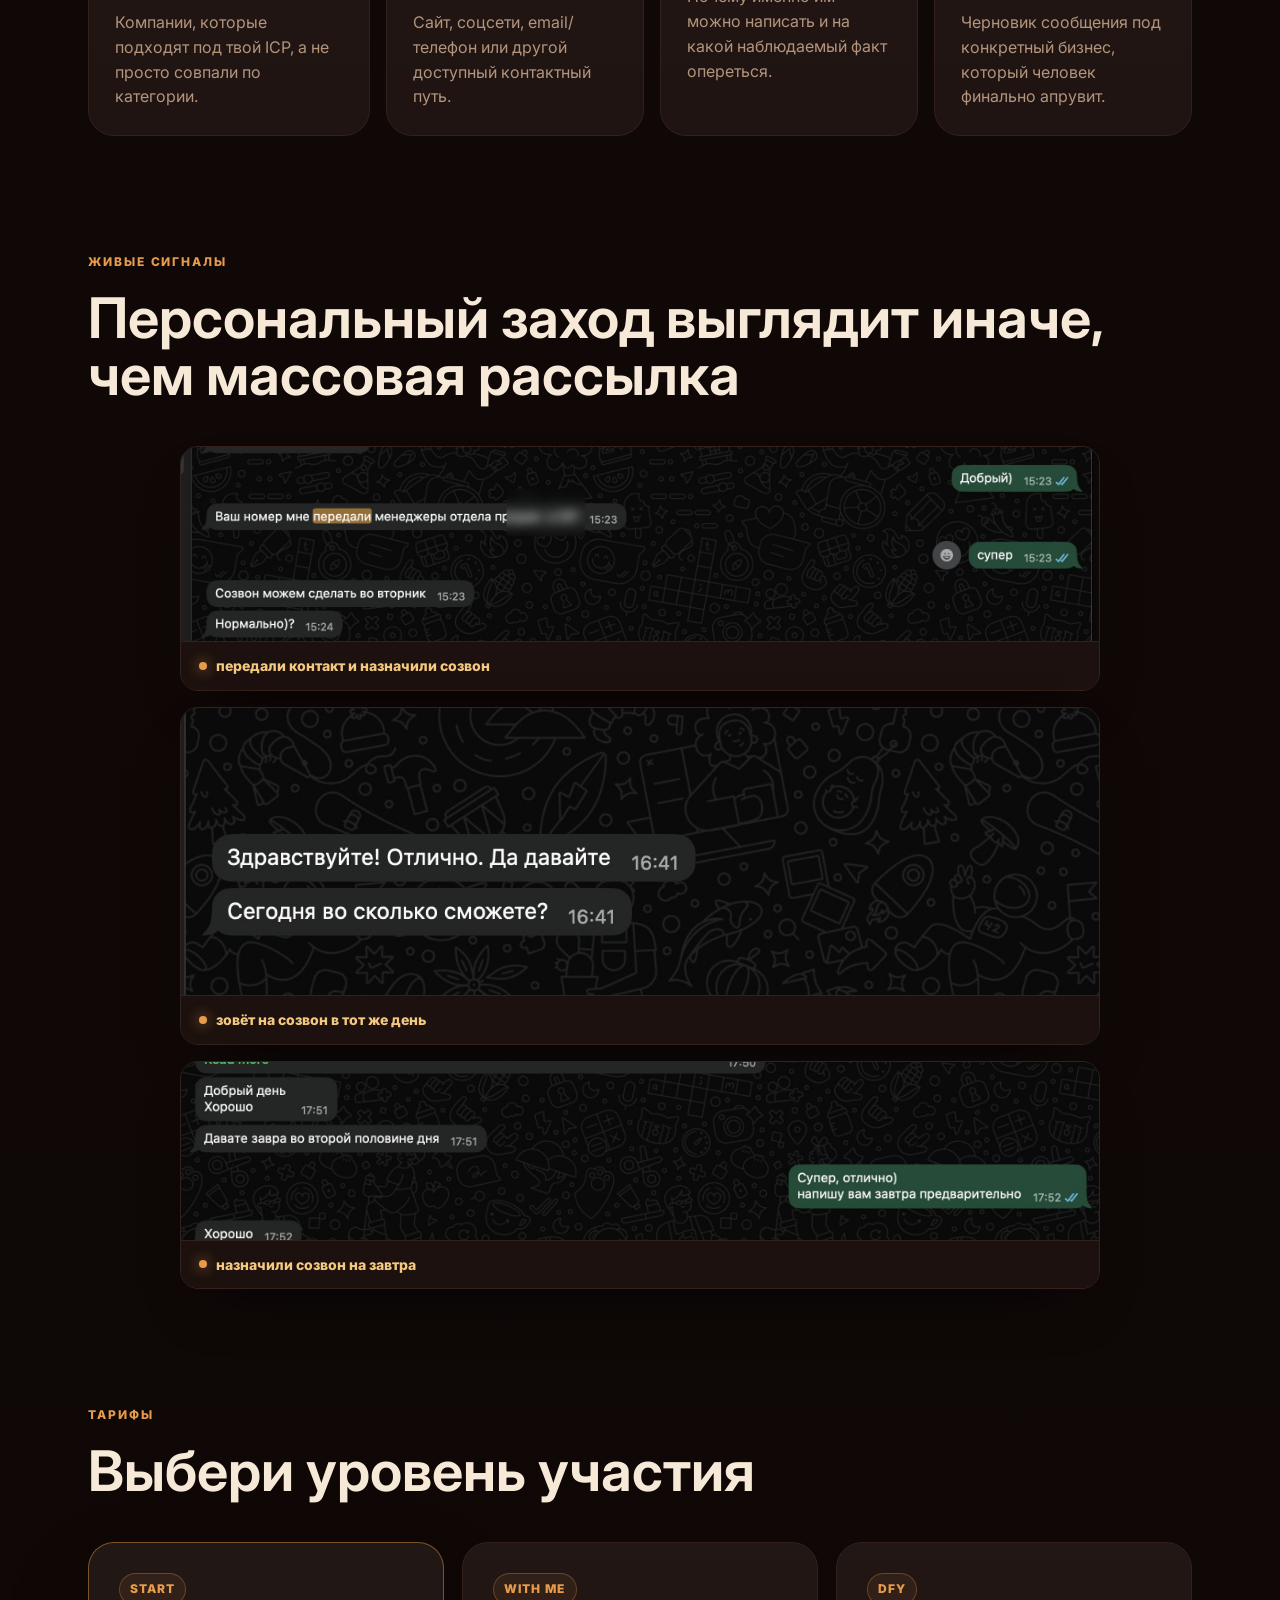
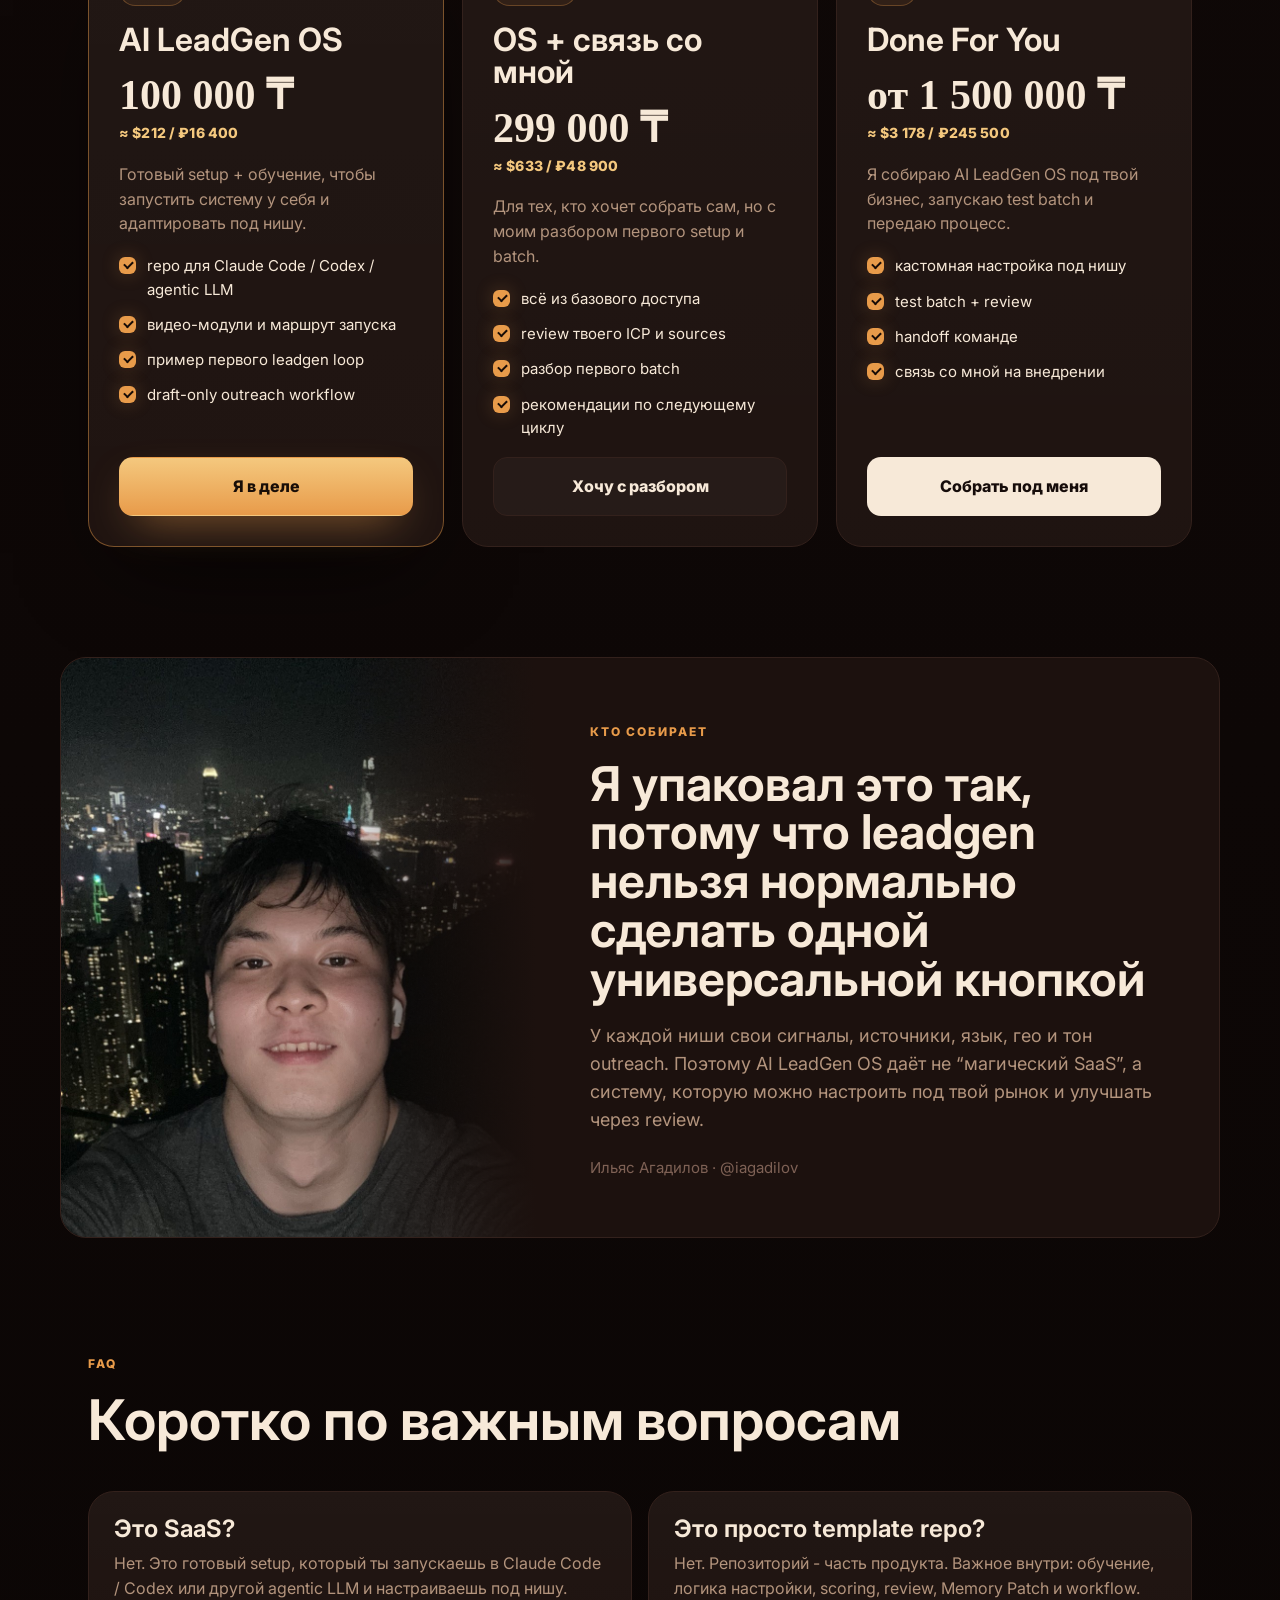
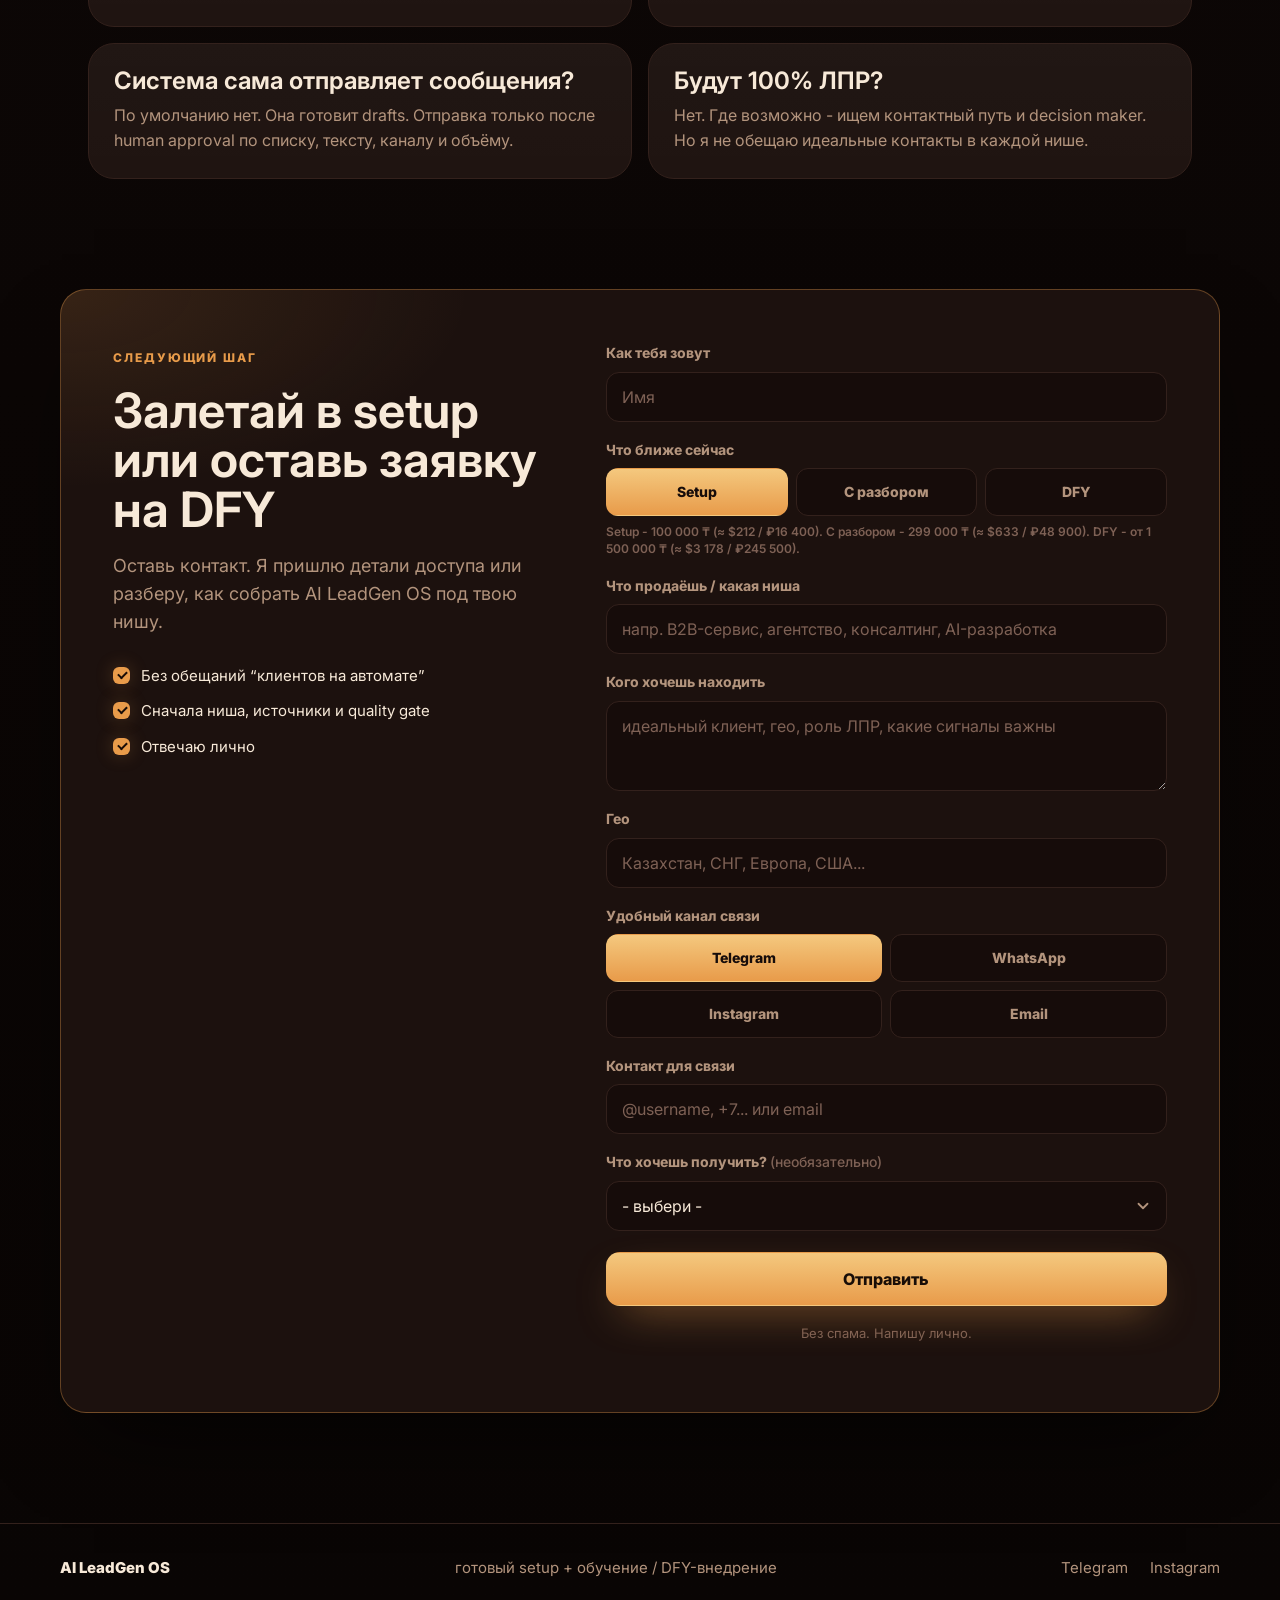
==== commit 15ea9a5e: "update pricing and currency display" ====
--- a/index.html
+++ b/index.html
@@ -102,8 +102,9 @@
       <article class="path-card product-card">
         <div class="card-top">
           <span class="offer-tag">продукт + обучение</span>
-          <strong>99 000 ₸</strong>
-        </div>
+          <strong>100 000 ₸</strong>
+        </div>
+        <div class="price-conversion">≈ $212 / ₽16 400</div>
         <h3>Получаешь готовый setup и учишься запускать его под свою нишу</h3>
         <p>Открываешь репозиторий в Claude Code / Codex, заполняешь свой ICP, источники, правила фильтрации и запускаешь первый batch.</p>
         <ul class="ticks">
@@ -120,6 +121,7 @@
           <span class="offer-tag">done for you</span>
           <strong>от 1 500 000 ₸</strong>
         </div>
+        <div class="price-conversion">≈ $3 178 / ₽245 500</div>
         <h3>Я кастомно собираю AI LeadGen OS под твой бизнес и остаюсь на связи</h3>
         <p>Разбираю нишу, оффер, источники, каналы, запускаю test batch, настраиваю review и передаю рабочий процесс.</p>
         <ul class="ticks">
@@ -212,7 +214,8 @@
       <article class="tier-card primary-tier">
         <div class="offer-tag">start</div>
         <h3>AI LeadGen OS</h3>
-        <div class="tier-price">99 000 ₸</div>
+        <div class="tier-price">100 000 ₸</div>
+        <div class="price-conversion">≈ $212 / ₽16 400</div>
         <p>Готовый setup + обучение, чтобы запустить систему у себя и адаптировать под нишу.</p>
         <ul class="ticks">
           <li>repo для Claude Code / Codex / agentic LLM</li>
@@ -226,6 +229,7 @@
         <div class="offer-tag">with me</div>
         <h3>OS + связь со мной</h3>
         <div class="tier-price">299 000 ₸</div>
+        <div class="price-conversion">≈ $633 / ₽48 900</div>
         <p>Для тех, кто хочет собрать сам, но с моим разбором первого setup и batch.</p>
         <ul class="ticks">
           <li>всё из базового доступа</li>
@@ -239,6 +243,7 @@
         <div class="offer-tag">dfy</div>
         <h3>Done For You</h3>
         <div class="tier-price">от 1 500 000 ₸</div>
+        <div class="price-conversion">≈ $3 178 / ₽245 500</div>
         <p>Я собираю AI LeadGen OS под твой бизнес, запускаю test batch и передаю процесс.</p>
         <ul class="ticks">
           <li>кастомная настройка под нишу</li>
@@ -310,7 +315,7 @@
             <input type="radio" id="ty-dfy" name="type" value="Done For You внедрение AI LeadGen OS">
             <label for="ty-dfy">DFY</label>
           </div>
-          <span class="field-hint">Setup - 99 000 ₸. С разбором - 299 000 ₸. DFY - от 1 500 000 ₸.</span>
+          <span class="field-hint">Setup - 100 000 ₸ (≈ $212 / ₽16 400). С разбором - 299 000 ₸ (≈ $633 / ₽48 900). DFY - от 1 500 000 ₸ (≈ $3 178 / ₽245 500).</span>
         </div>
 
         <div class="field">
--- a/styles.css
+++ b/styles.css
@@ -394,6 +394,17 @@
   white-space:nowrap;
   font-size:18px;
 }
+.price-conversion{
+  color:var(--muted);
+  font-size:14px;
+  font-weight:800;
+  letter-spacing:.01em;
+  margin-top:-10px;
+}
+.card-top + .price-conversion{
+  align-self:flex-end;
+  margin-top:-14px;
+}
 .offer-tag{
   width:max-content;
   color:var(--amber);
@@ -585,6 +596,10 @@
   font-size:42px;
   line-height:1;
   font-weight:700;
+}
+.tier-price + .price-conversion{
+  margin-top:-12px;
+  color:var(--amber-2);
 }
 .tier-card .btn{margin-top:auto}
 
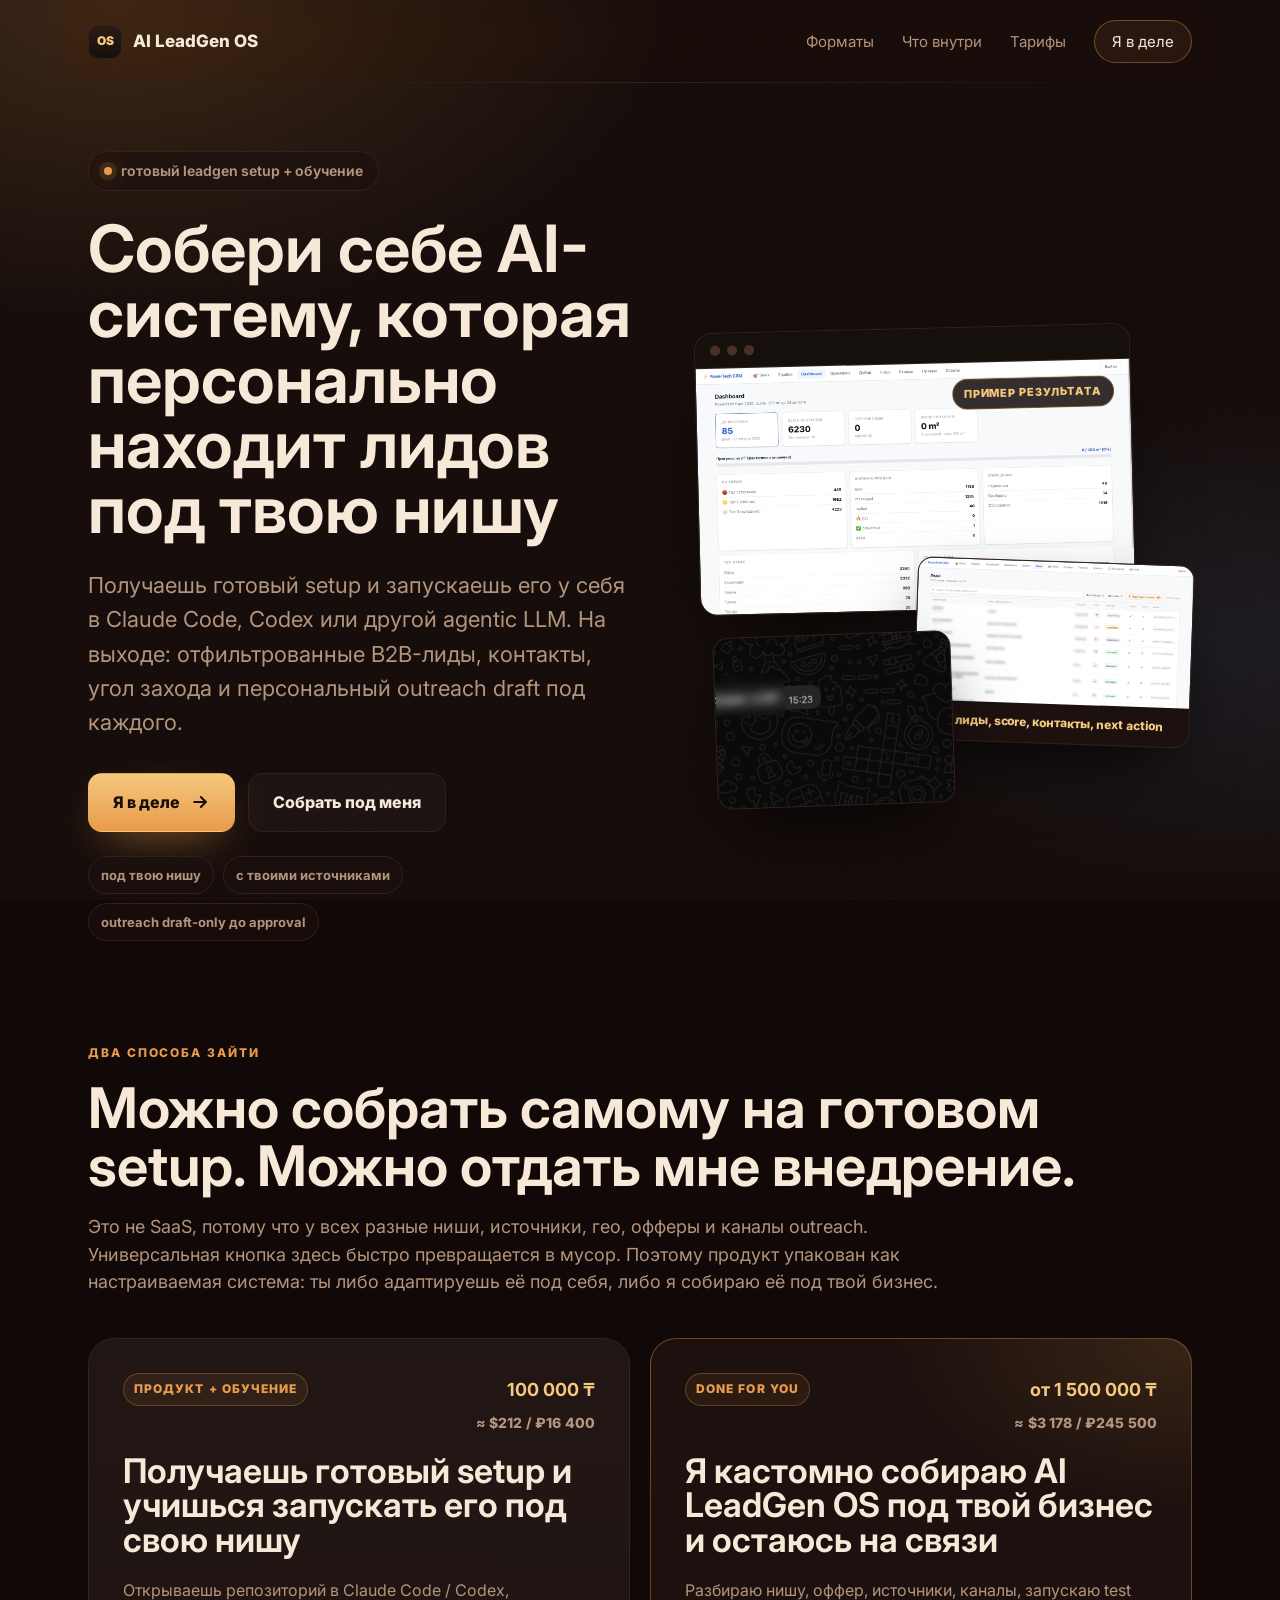
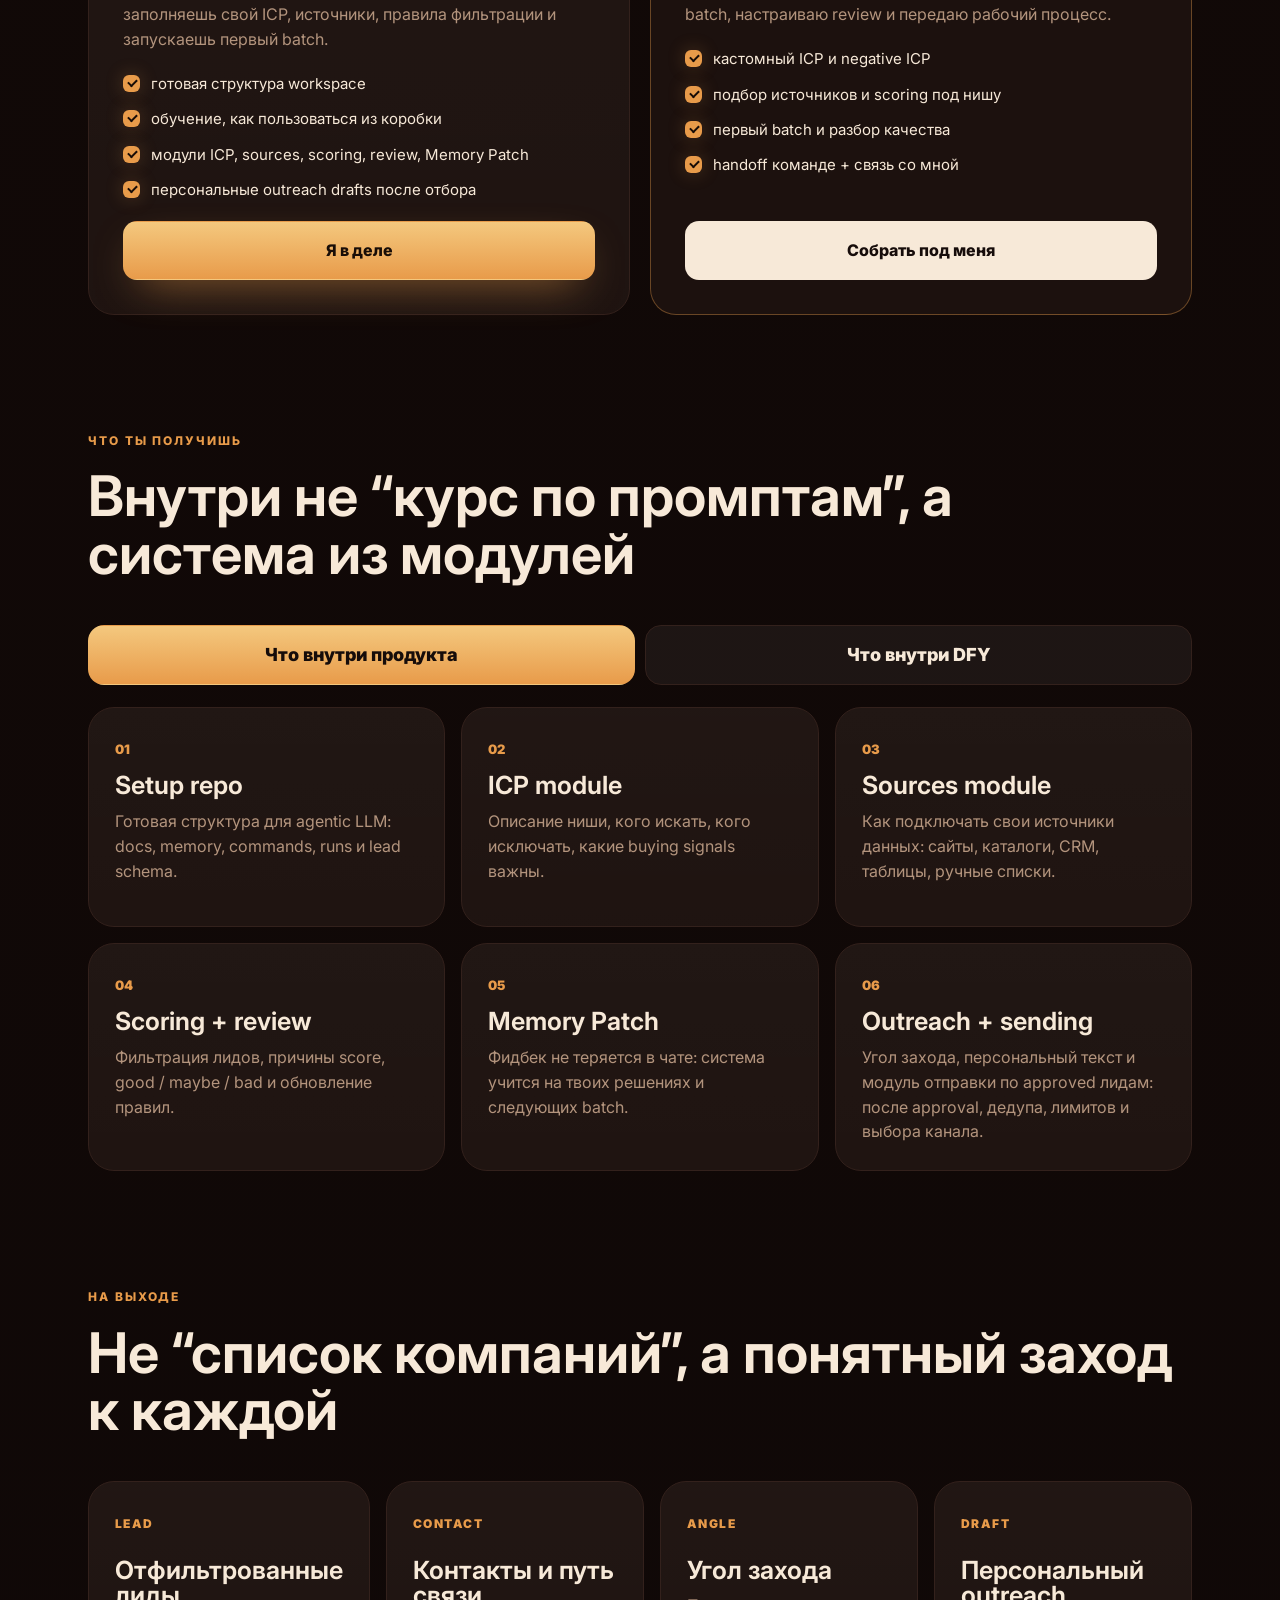
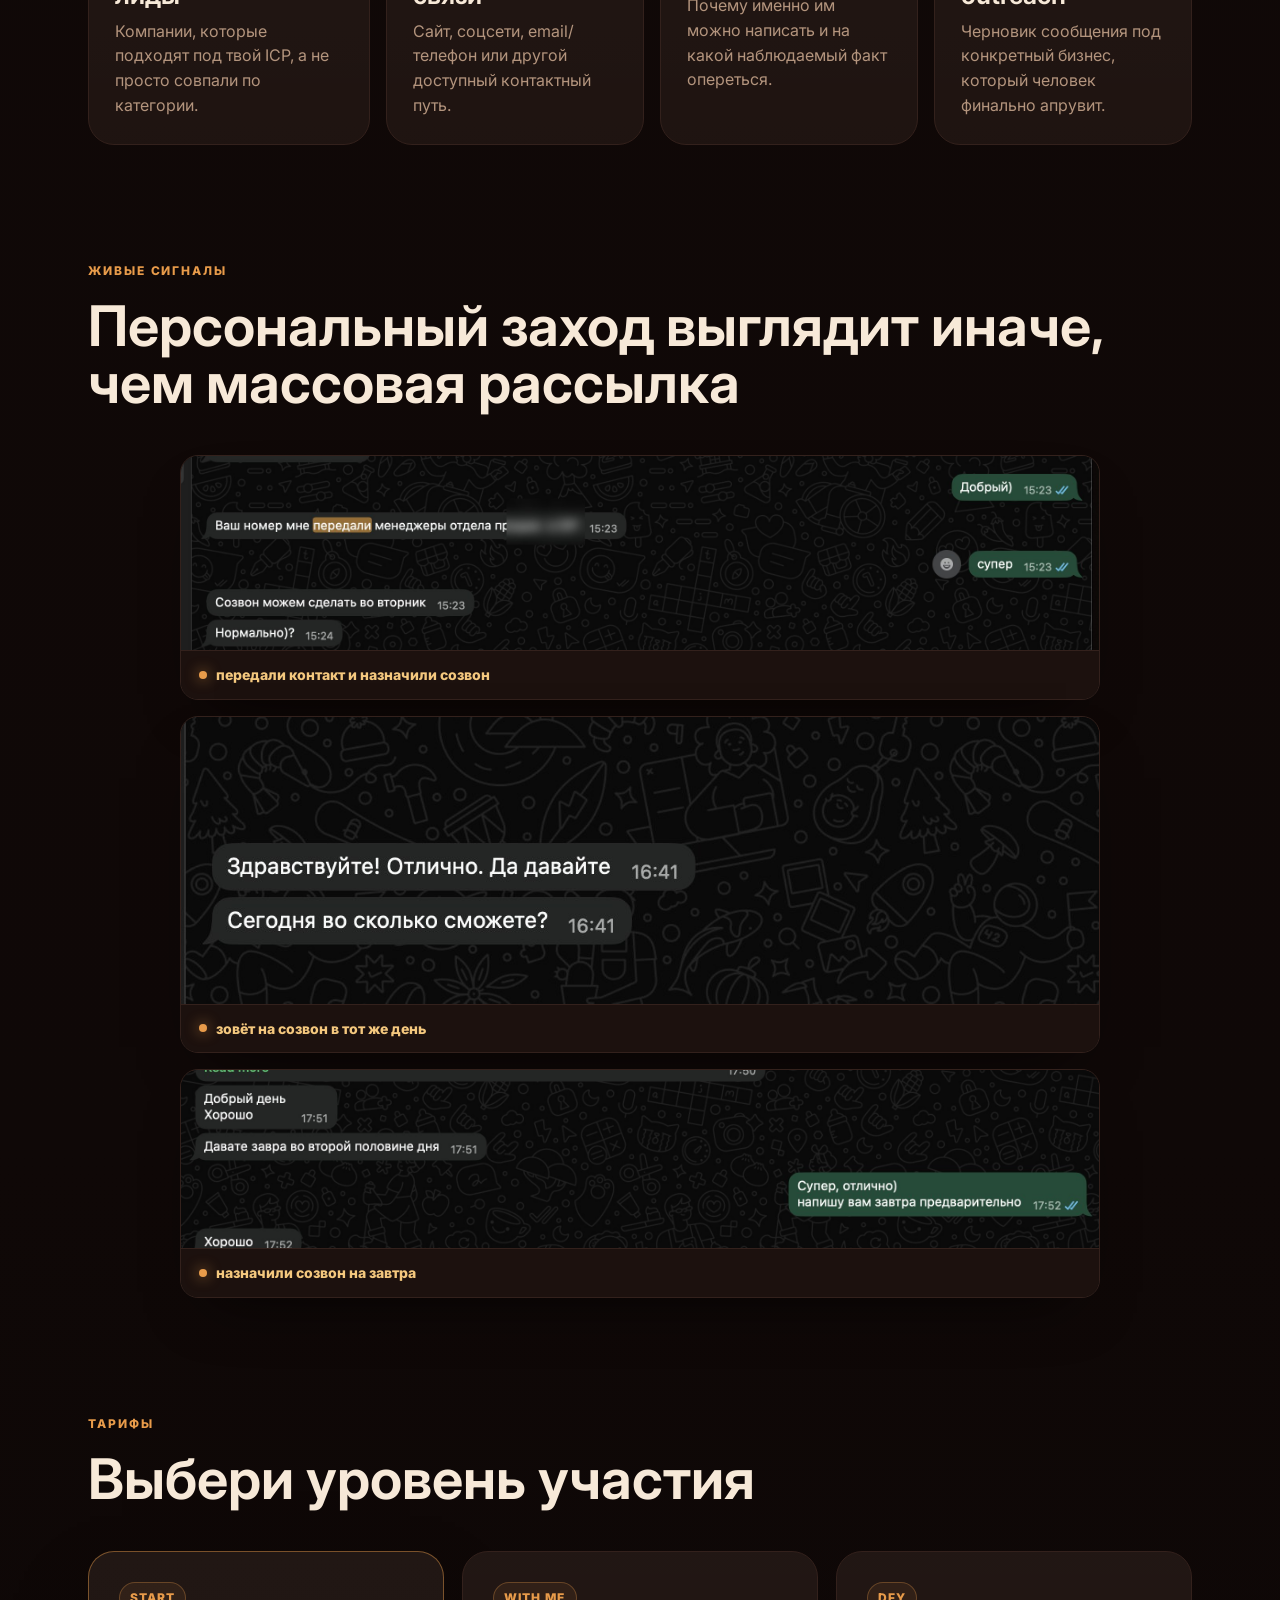
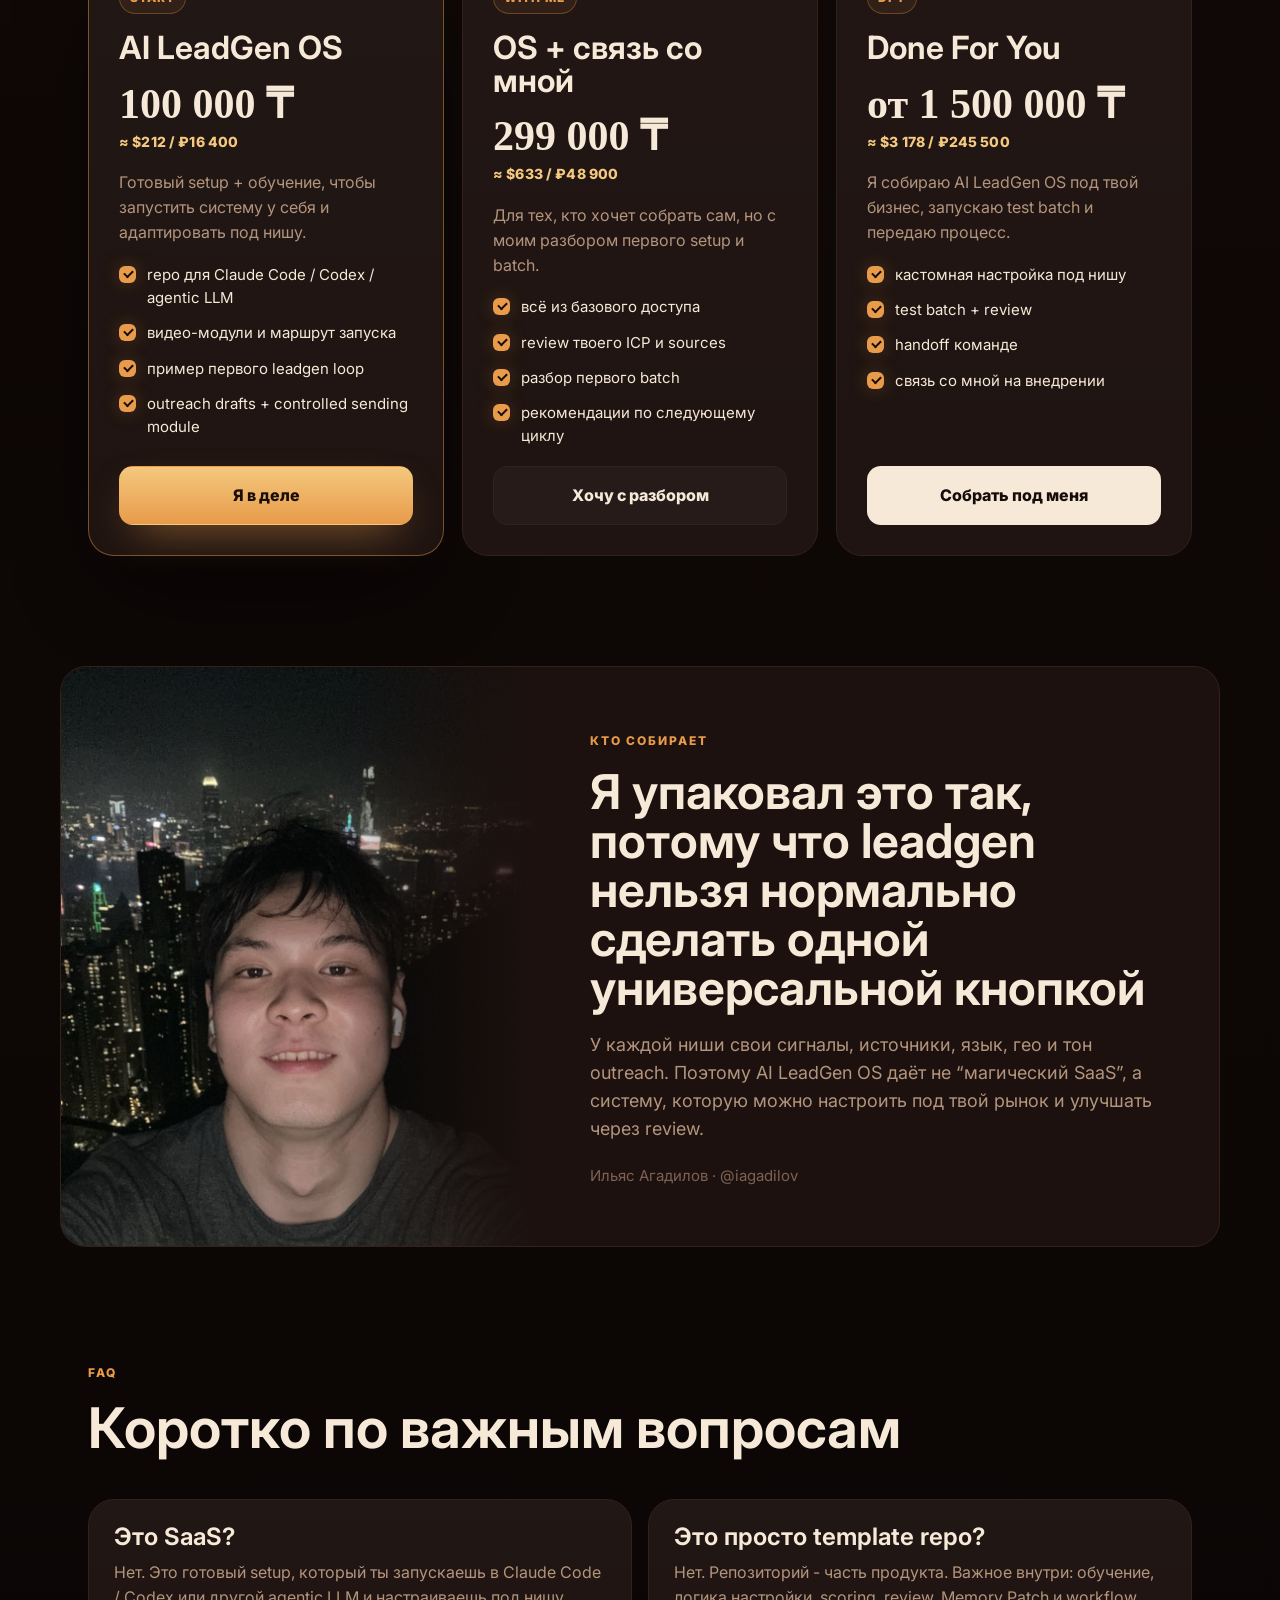
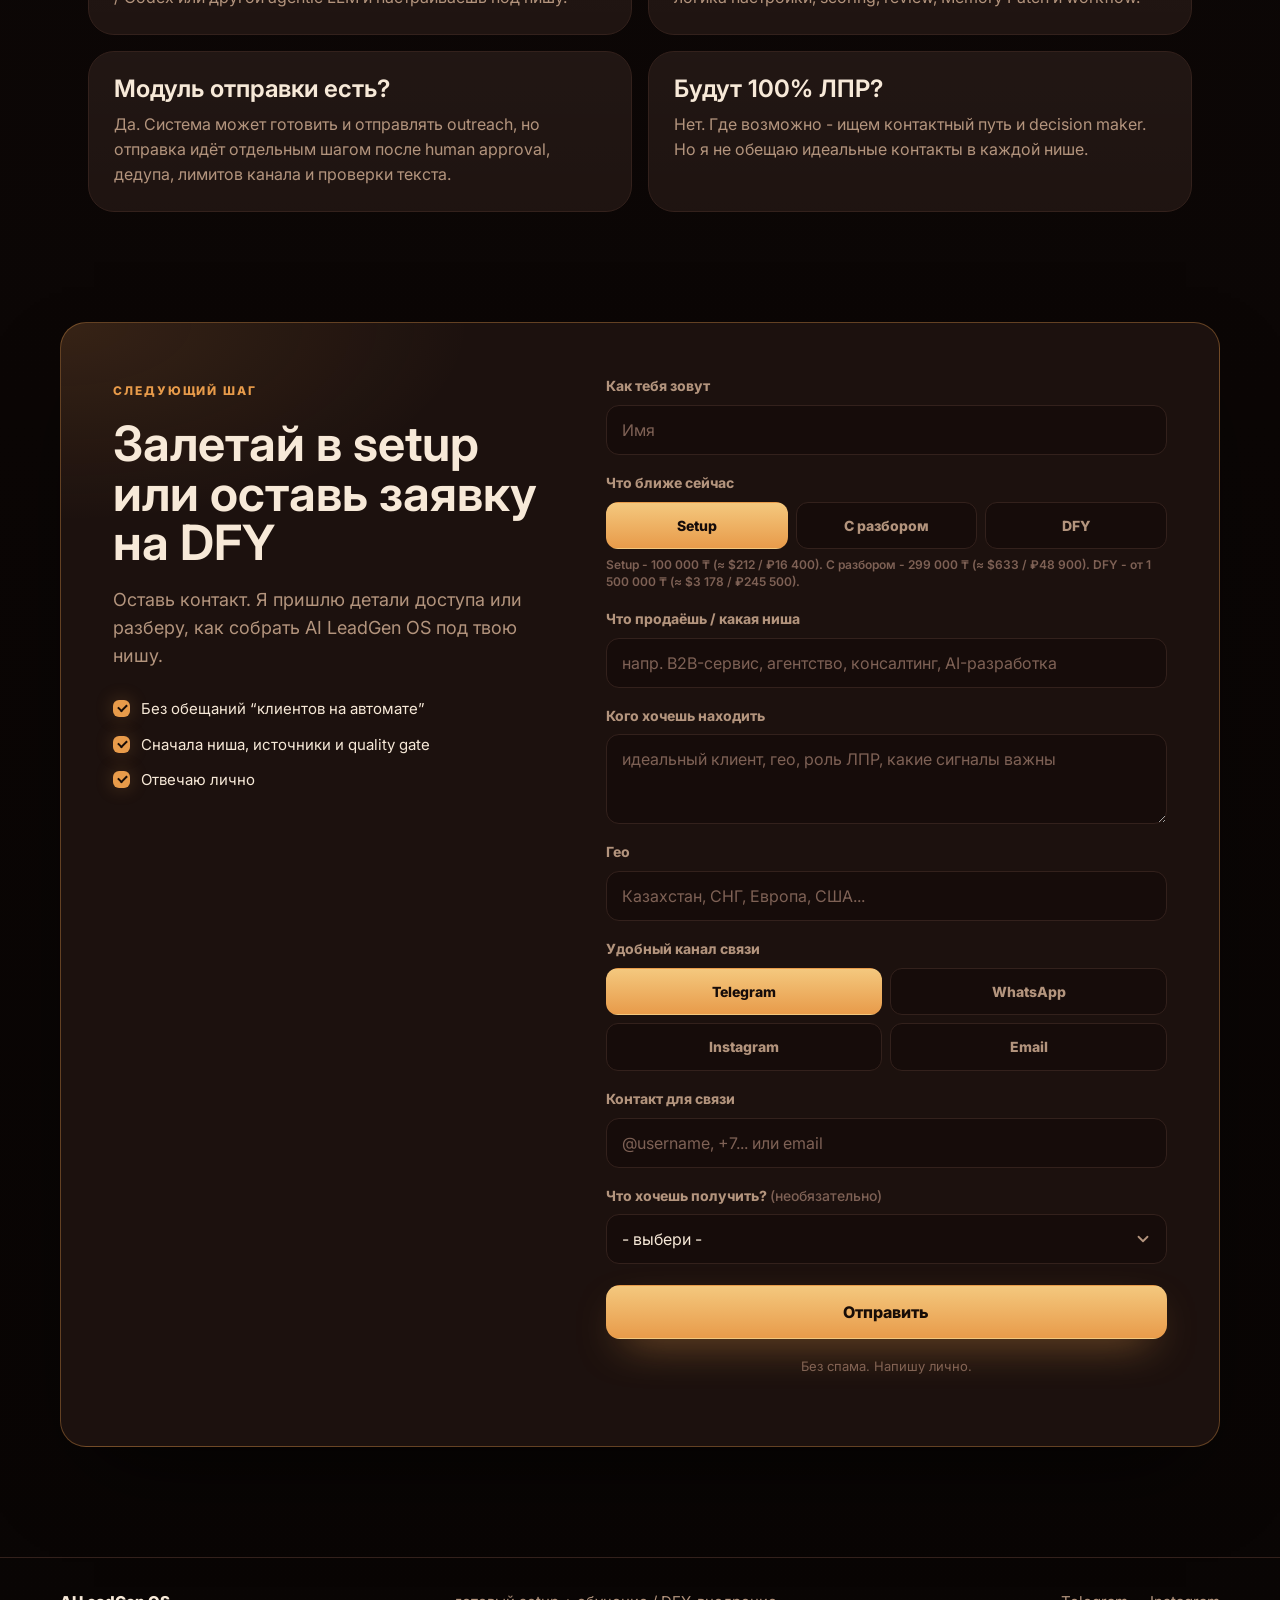
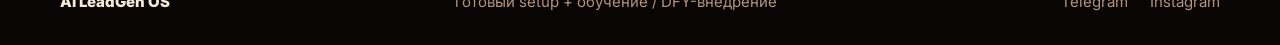
==== commit 7c706de3: "clarify outreach sending module" ====
--- a/index.html
+++ b/index.html
@@ -154,7 +154,7 @@
           <article><span>03</span><h3>Sources module</h3><p>Как подключать свои источники данных: сайты, каталоги, CRM, таблицы, ручные списки.</p></article>
           <article><span>04</span><h3>Scoring + review</h3><p>Фильтрация лидов, причины score, good / maybe / bad и обновление правил.</p></article>
           <article><span>05</span><h3>Memory Patch</h3><p>Фидбек не теряется в чате: система учится на твоих решениях и следующих batch.</p></article>
-          <article><span>06</span><h3>Outreach drafts</h3><p>Угол захода и персональный текст под каждого approved лида. Без автоотправки.</p></article>
+          <article><span>06</span><h3>Outreach + sending</h3><p>Угол захода, персональный текст и модуль отправки по approved лидам: после approval, дедупа, лимитов и выбора канала.</p></article>
         </div>
       </div>
 
@@ -221,7 +221,7 @@
           <li>repo для Claude Code / Codex / agentic LLM</li>
           <li>видео-модули и маршрут запуска</li>
           <li>пример первого leadgen loop</li>
-          <li>draft-only outreach workflow</li>
+          <li>outreach drafts + controlled sending module</li>
         </ul>
         <a class="btn btn-primary btn-block" href="#apply" data-intent="course">Я в деле</a>
       </article>
@@ -281,7 +281,7 @@
     <div class="faq-grid">
       <article><h3>Это SaaS?</h3><p>Нет. Это готовый setup, который ты запускаешь в Claude Code / Codex или другой agentic LLM и настраиваешь под нишу.</p></article>
       <article><h3>Это просто template repo?</h3><p>Нет. Репозиторий - часть продукта. Важное внутри: обучение, логика настройки, scoring, review, Memory Patch и workflow.</p></article>
-      <article><h3>Система сама отправляет сообщения?</h3><p>По умолчанию нет. Она готовит drafts. Отправка только после human approval по списку, тексту, каналу и объёму.</p></article>
+      <article><h3>Модуль отправки есть?</h3><p>Да. Система может готовить и отправлять outreach, но отправка идёт отдельным шагом после human approval, дедупа, лимитов канала и проверки текста.</p></article>
       <article><h3>Будут 100% ЛПР?</h3><p>Нет. Где возможно - ищем контактный путь и decision maker. Но я не обещаю идеальные контакты в каждой нише.</p></article>
     </div>
   </section>
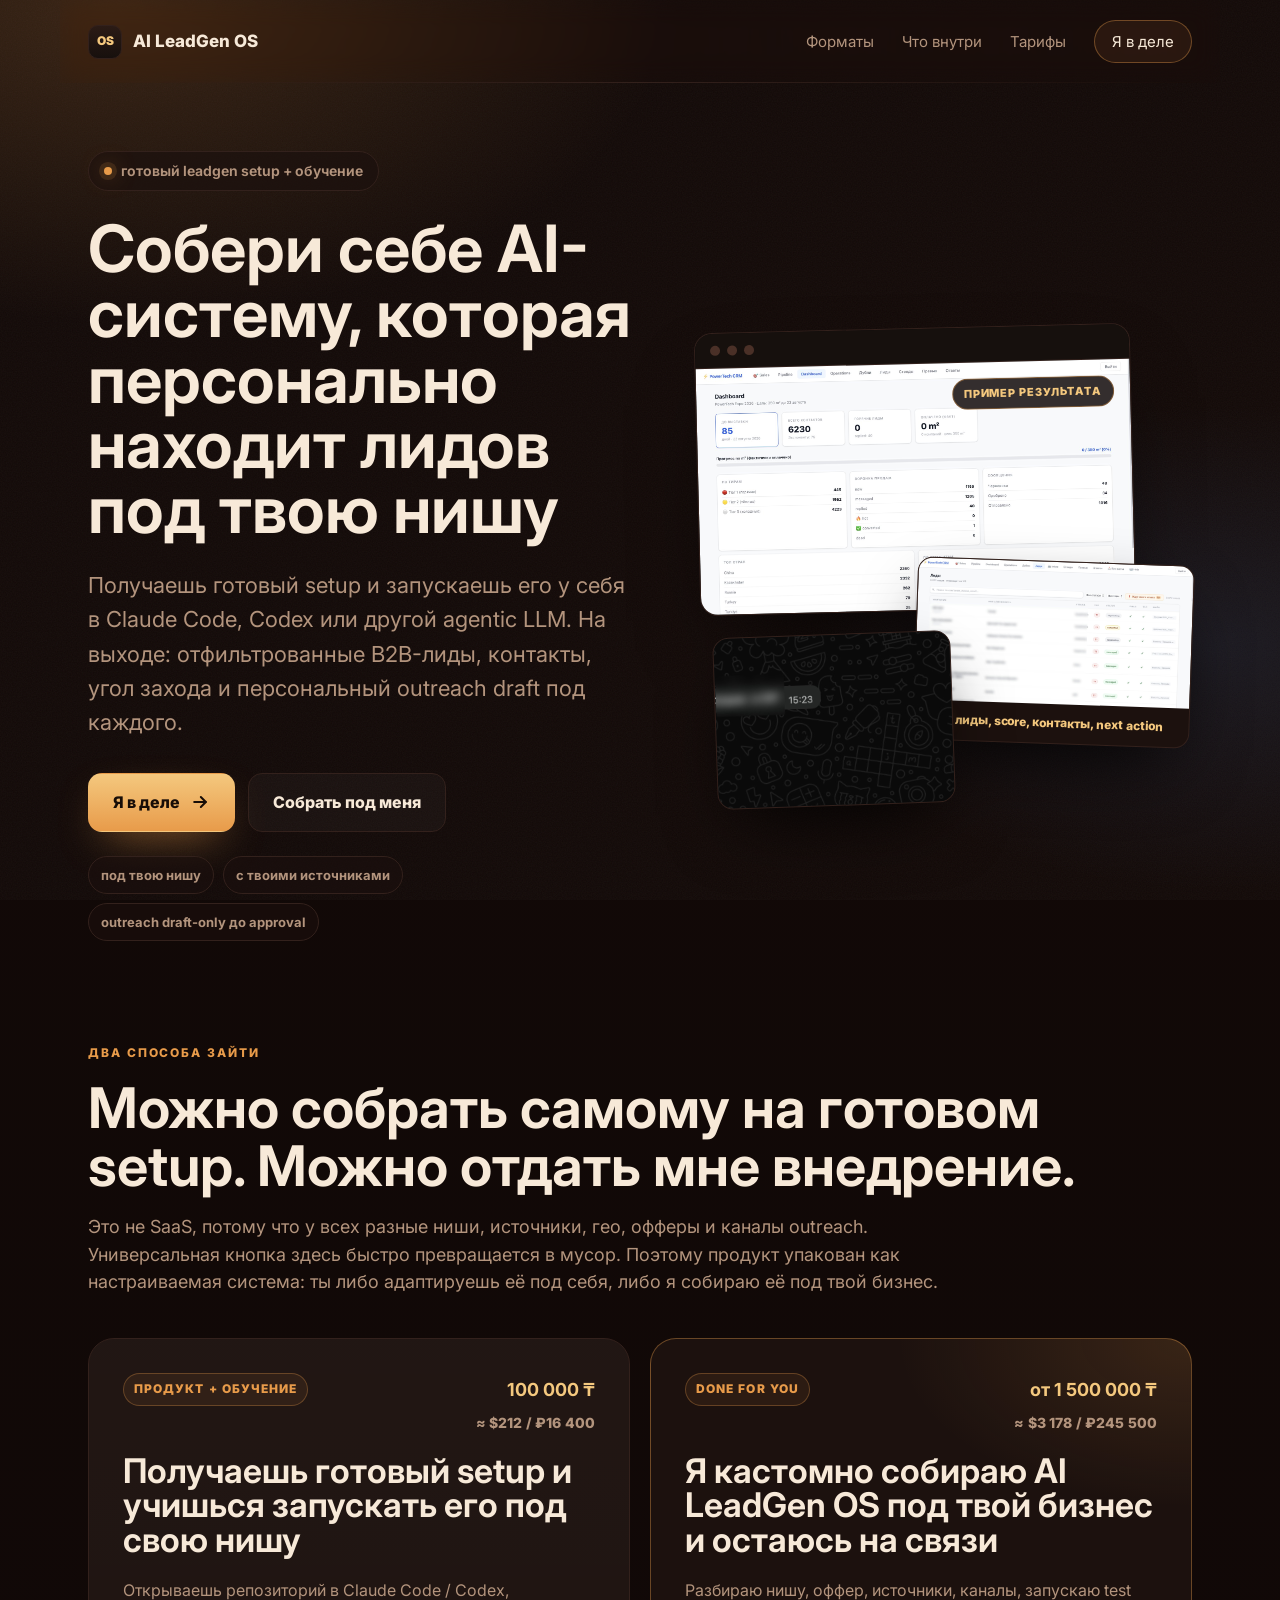
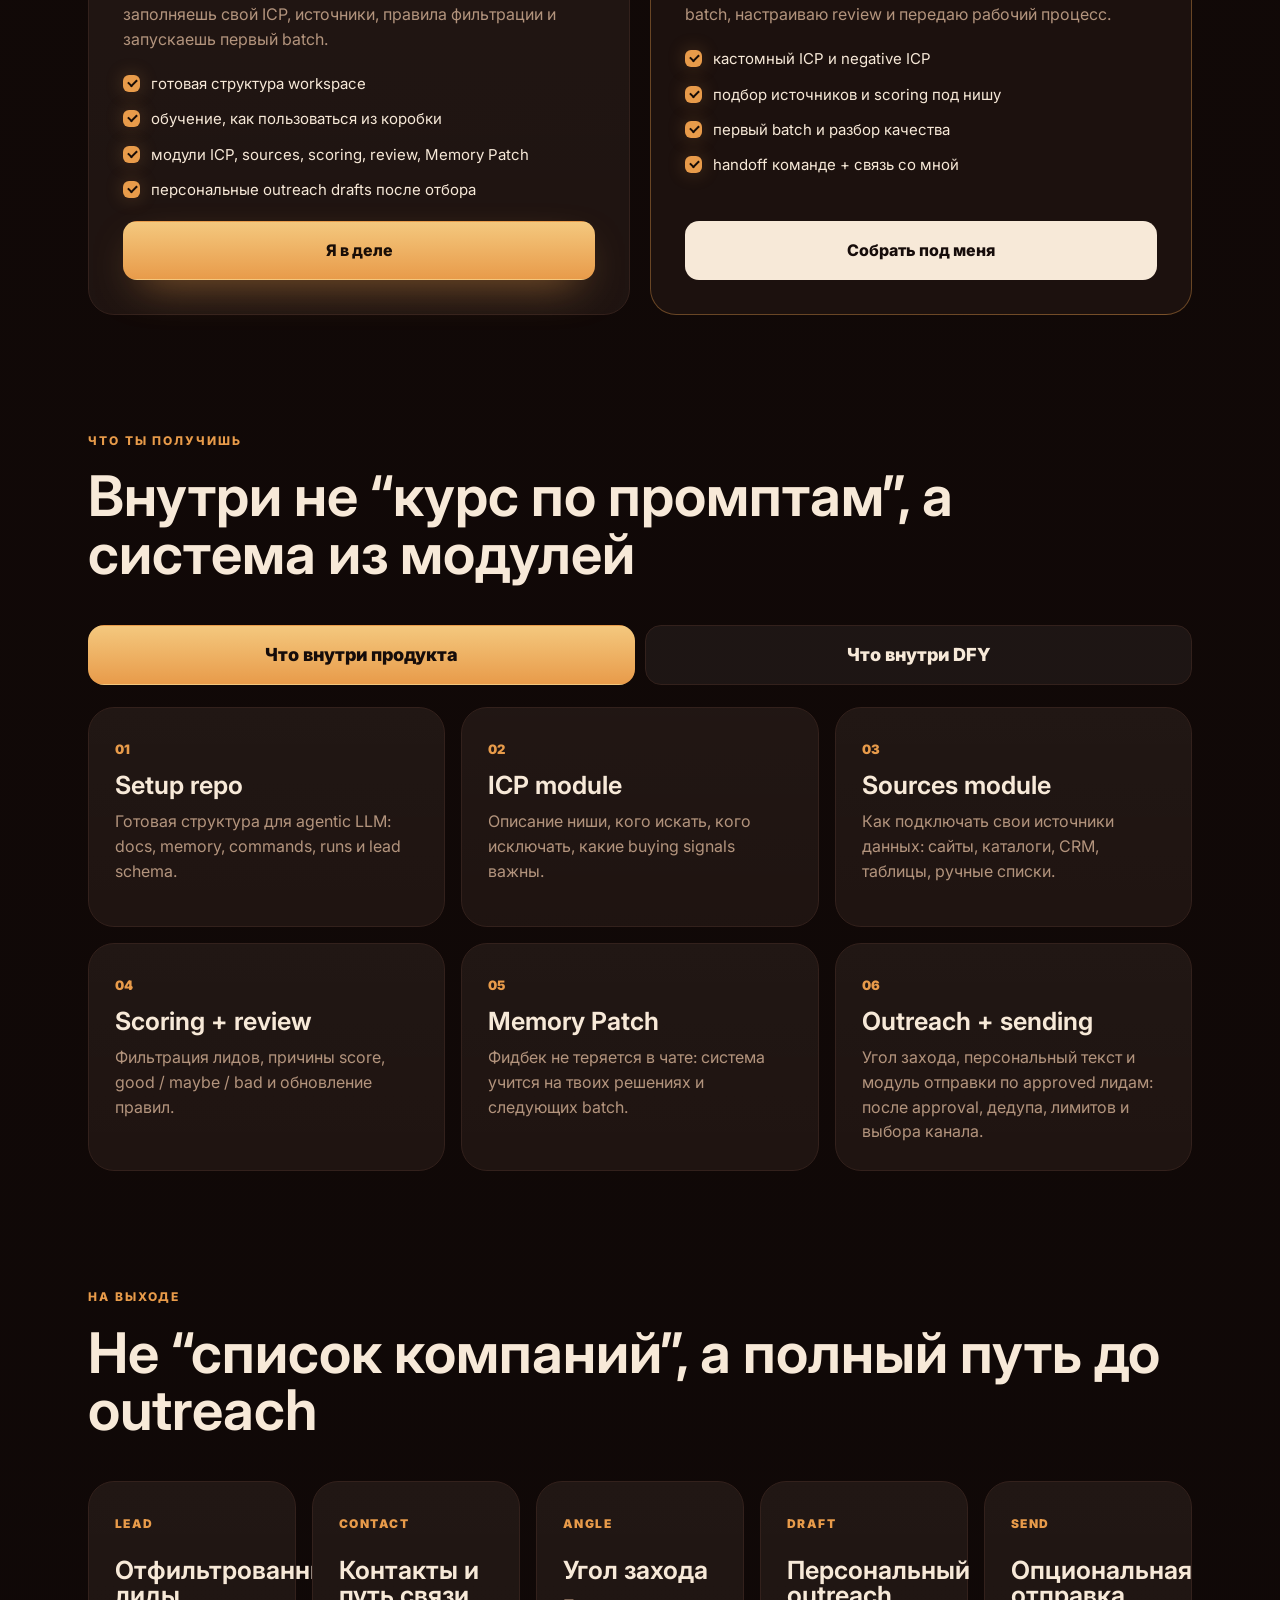
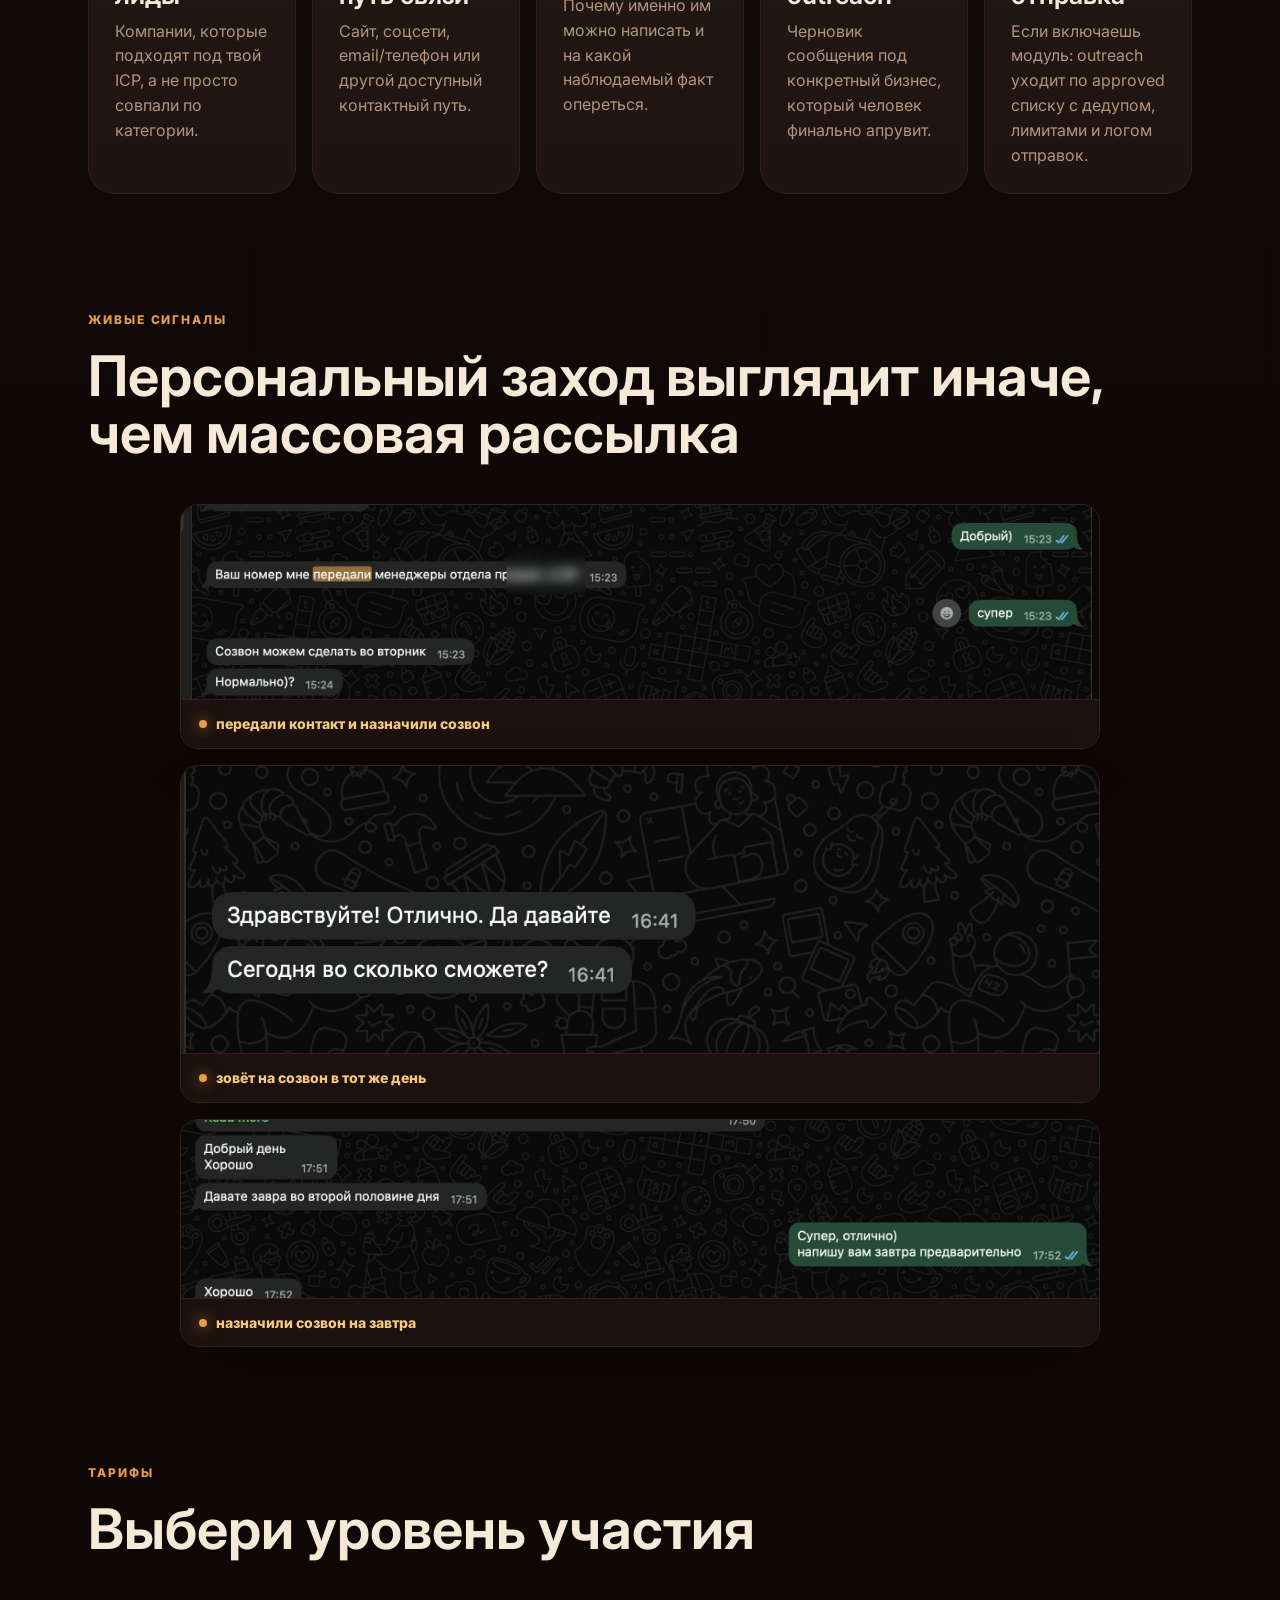
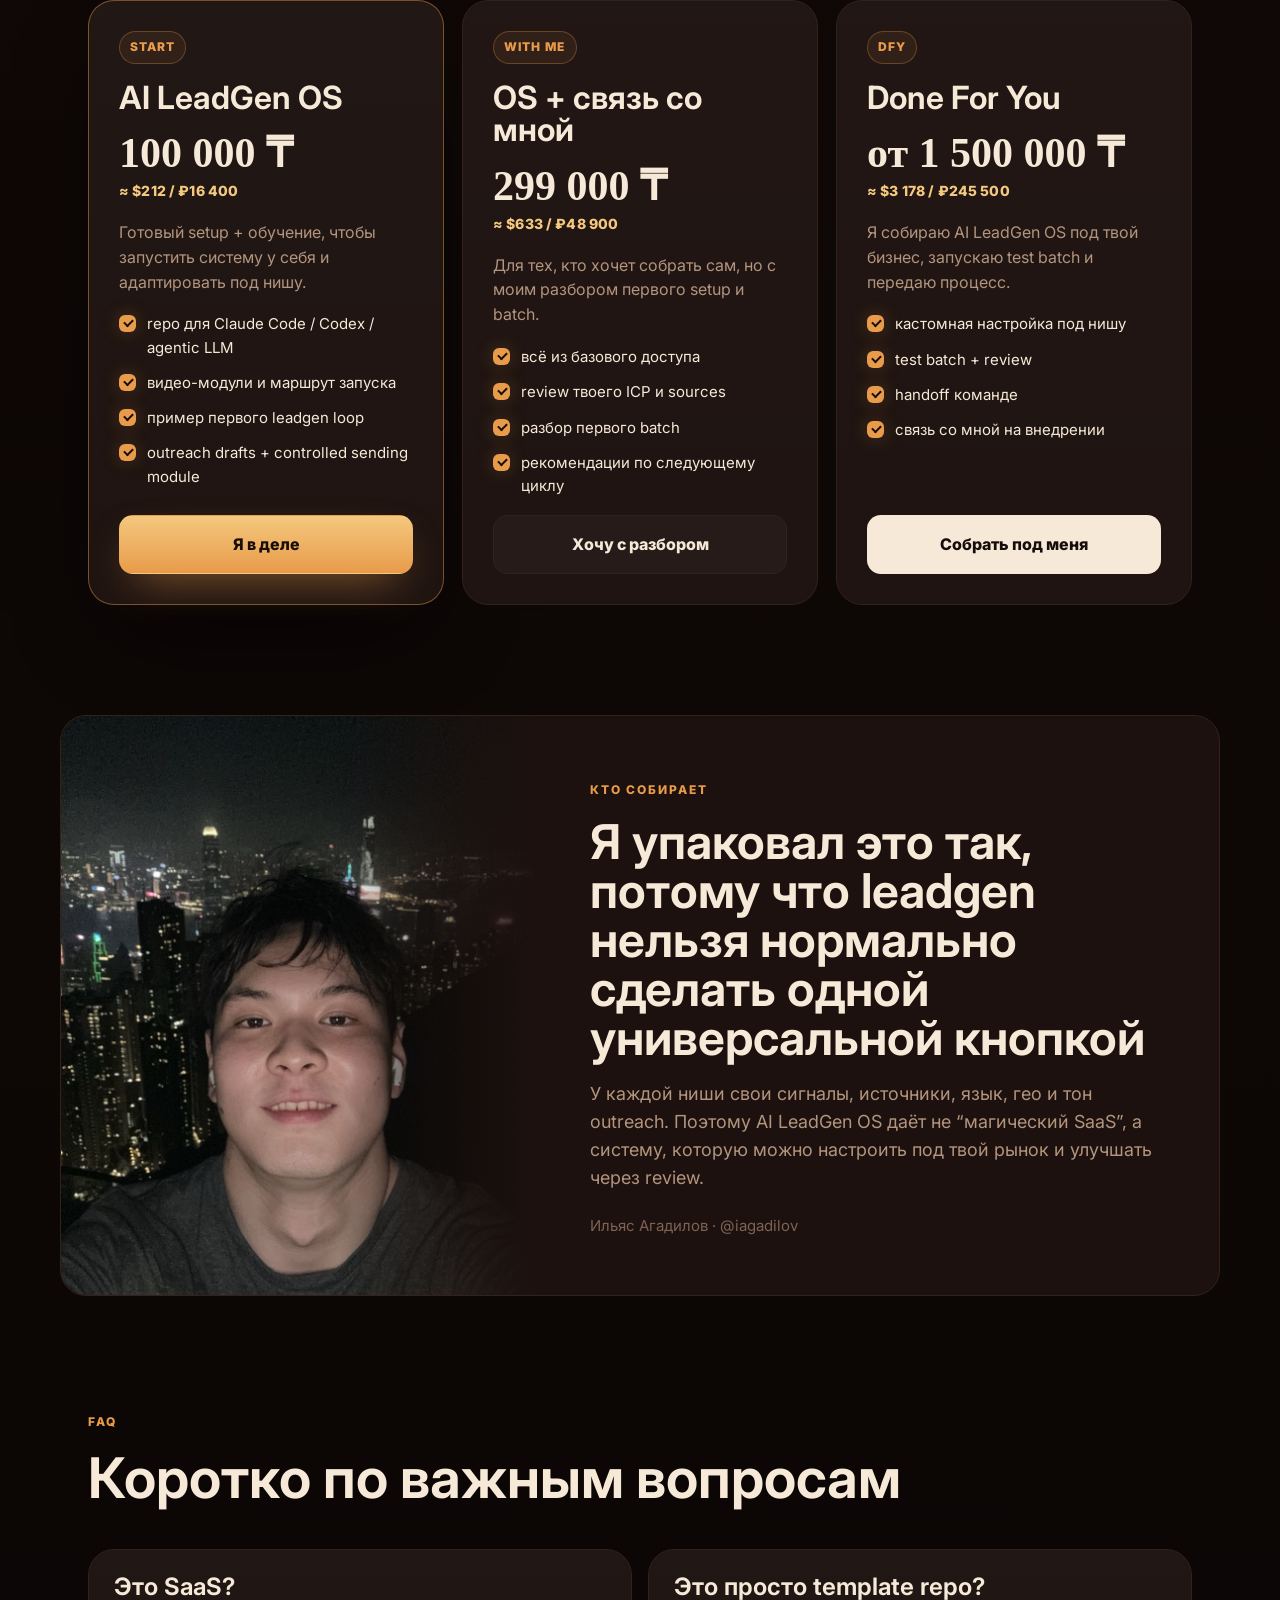
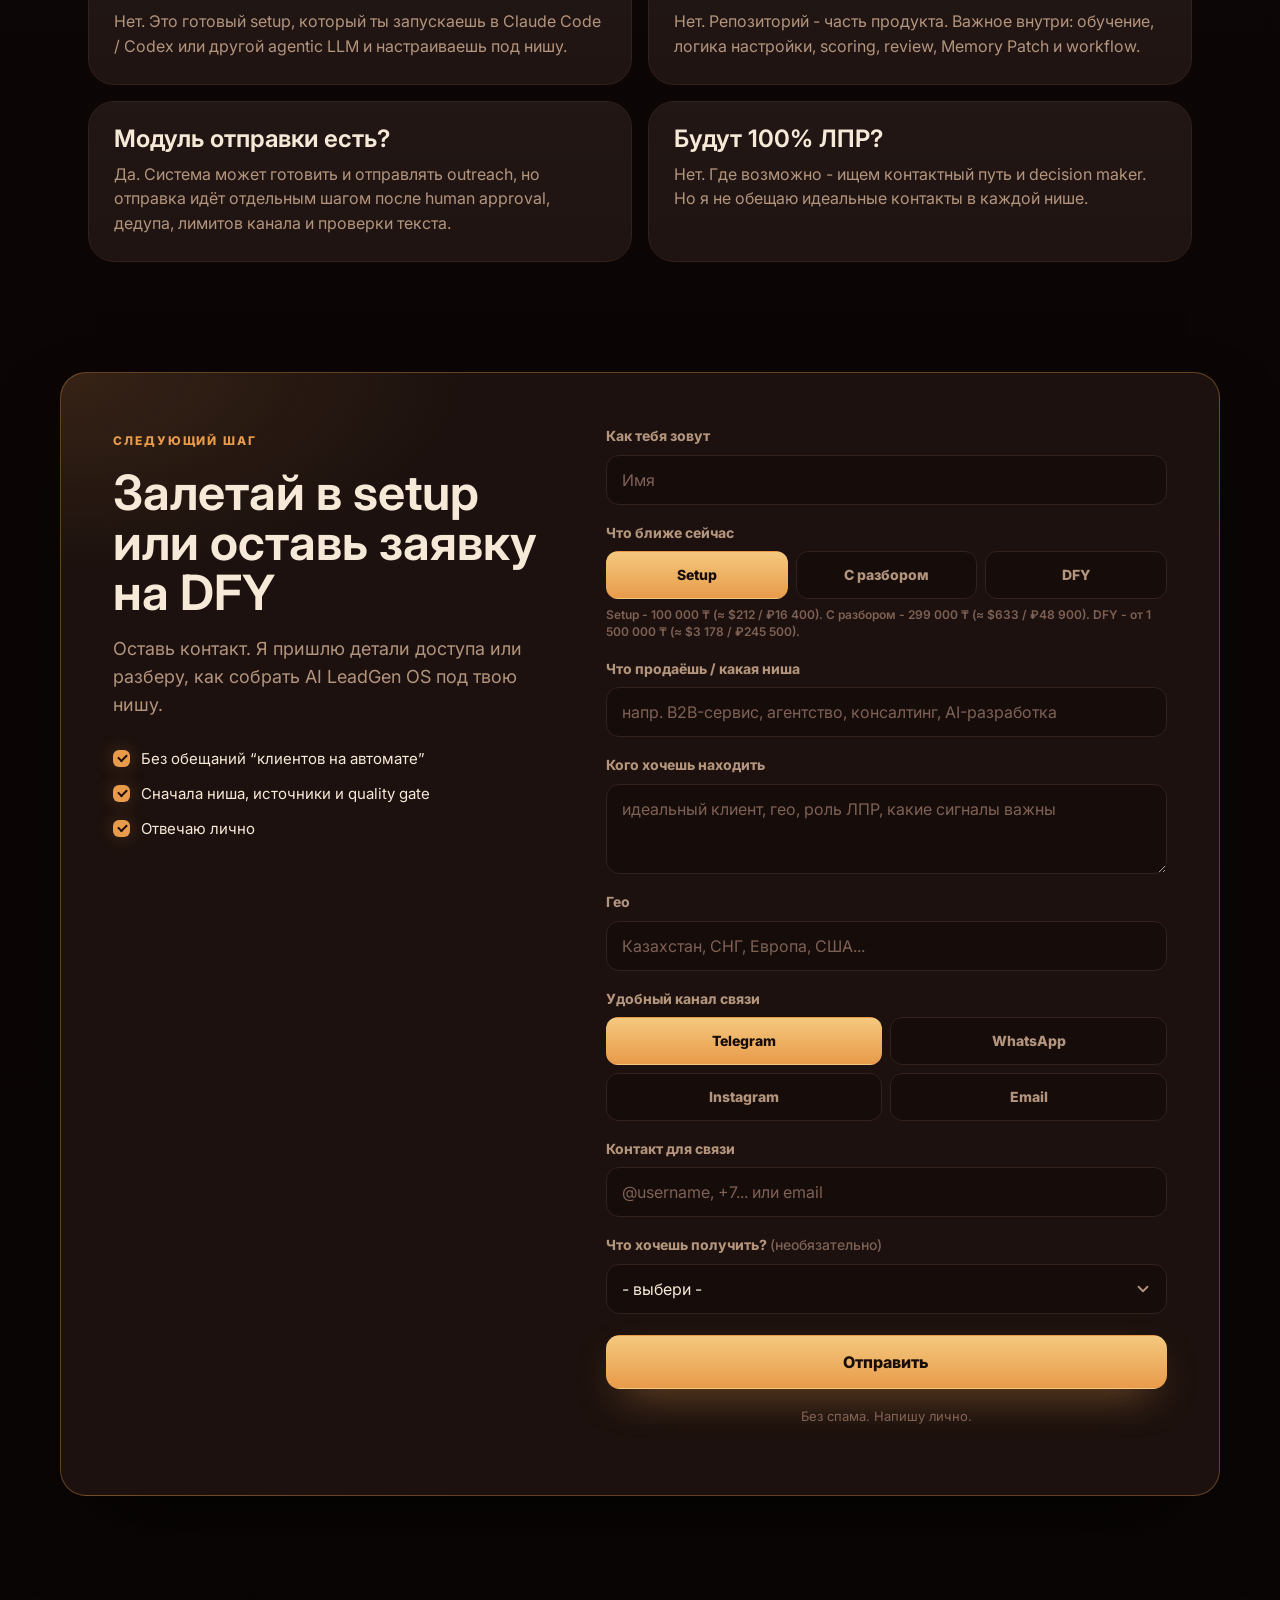
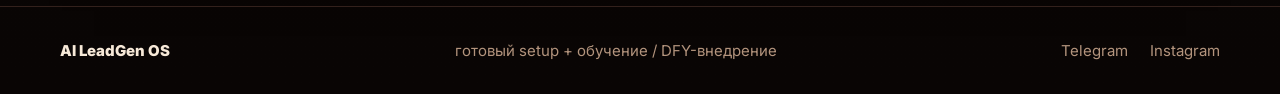
==== commit 99154fec: "add optional outreach output" ====
--- a/index.html
+++ b/index.html
@@ -174,13 +174,14 @@
   <section class="flow-section">
     <div class="section-head">
       <span class="kicker">На выходе</span>
-      <h2>Не “список компаний”, а понятный заход к каждой</h2>
+      <h2>Не “список компаний”, а полный путь до outreach</h2>
     </div>
     <div class="output-grid">
       <article class="output-card"><span>lead</span><h3>Отфильтрованные лиды</h3><p>Компании, которые подходят под твой ICP, а не просто совпали по категории.</p></article>
       <article class="output-card"><span>contact</span><h3>Контакты и путь связи</h3><p>Сайт, соцсети, email/телефон или другой доступный контактный путь.</p></article>
       <article class="output-card"><span>angle</span><h3>Угол захода</h3><p>Почему именно им можно написать и на какой наблюдаемый факт опереться.</p></article>
       <article class="output-card"><span>draft</span><h3>Персональный outreach</h3><p>Черновик сообщения под конкретный бизнес, который человек финально апрувит.</p></article>
+      <article class="output-card"><span>send</span><h3>Опциональная отправка</h3><p>Если включаешь модуль: outreach уходит по approved списку с дедупом, лимитами и логом отправок.</p></article>
     </div>
   </section>
 
--- a/styles.css
+++ b/styles.css
@@ -522,7 +522,7 @@
   margin:0 auto;
   padding:0 28px;
   display:grid;
-  grid-template-columns:repeat(4,1fr);
+  grid-template-columns:repeat(auto-fit,minmax(205px,1fr));
   gap:16px;
 }
 .output-card{
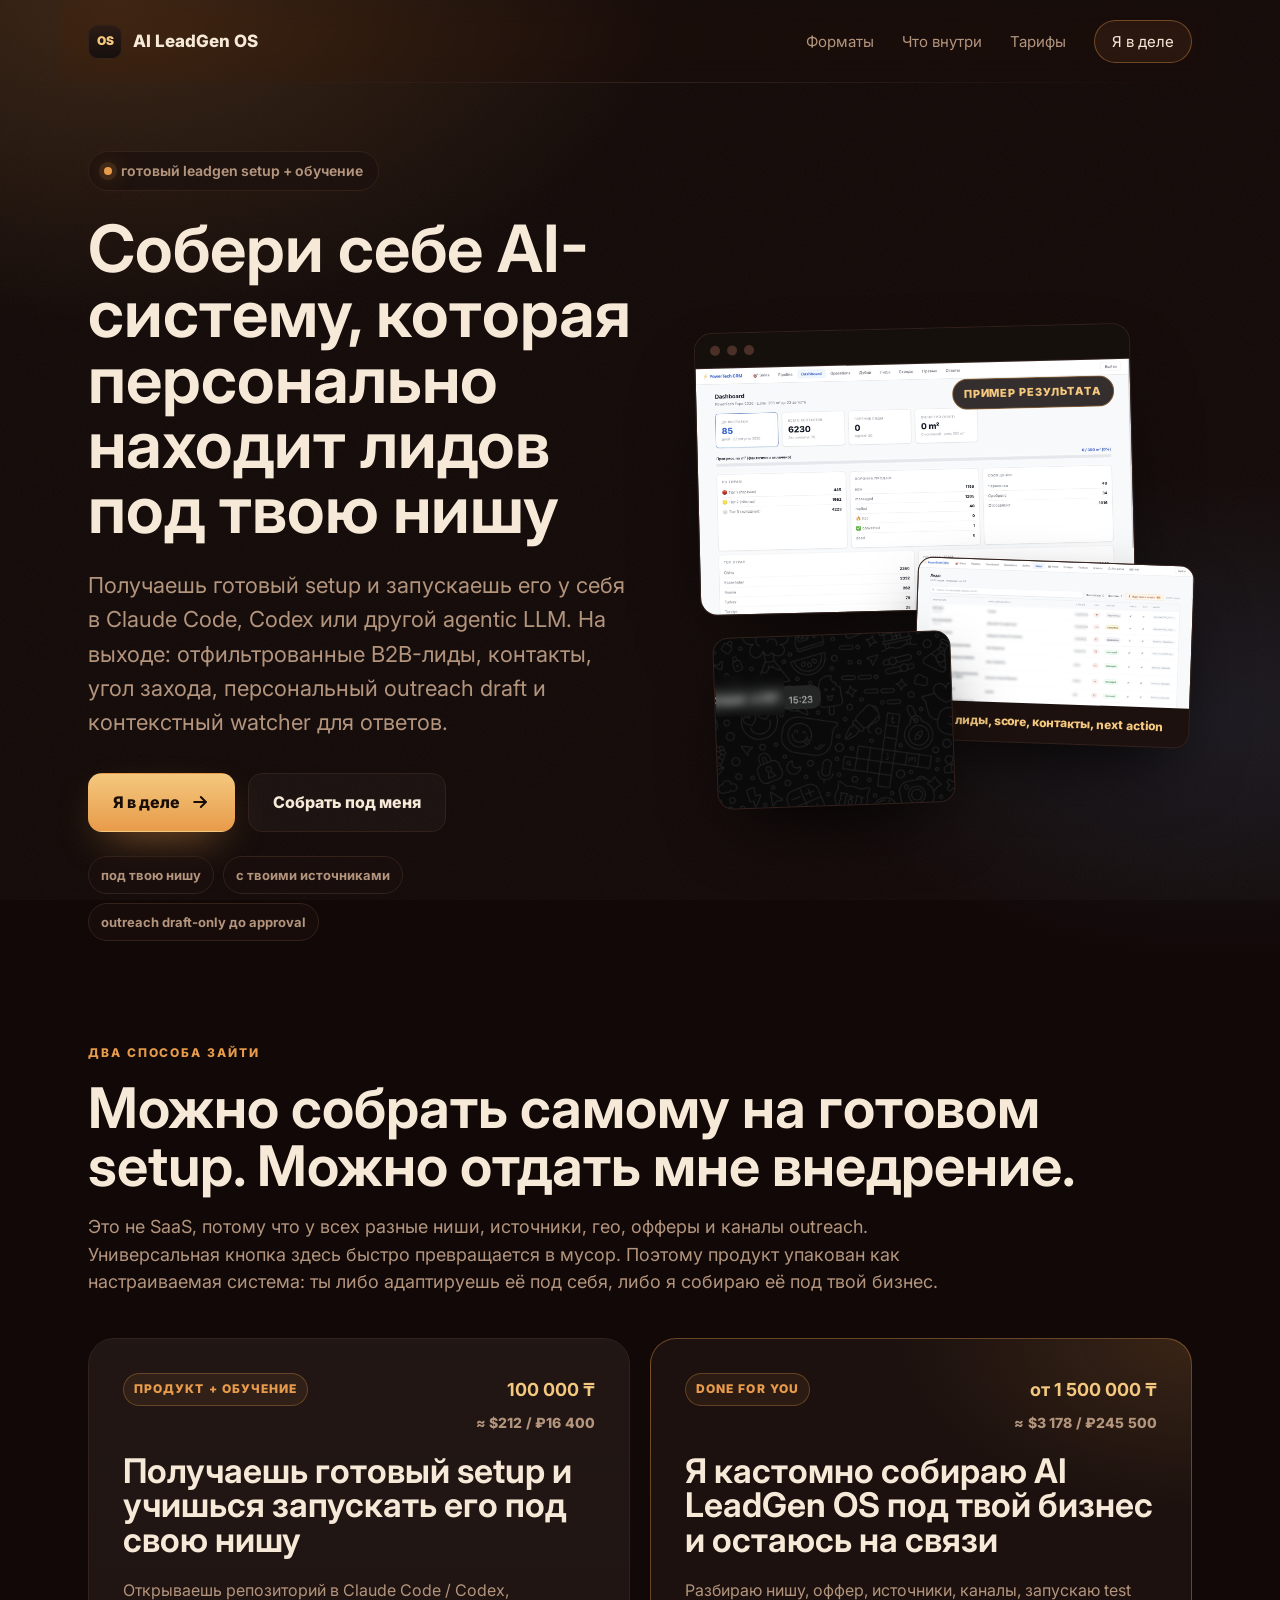
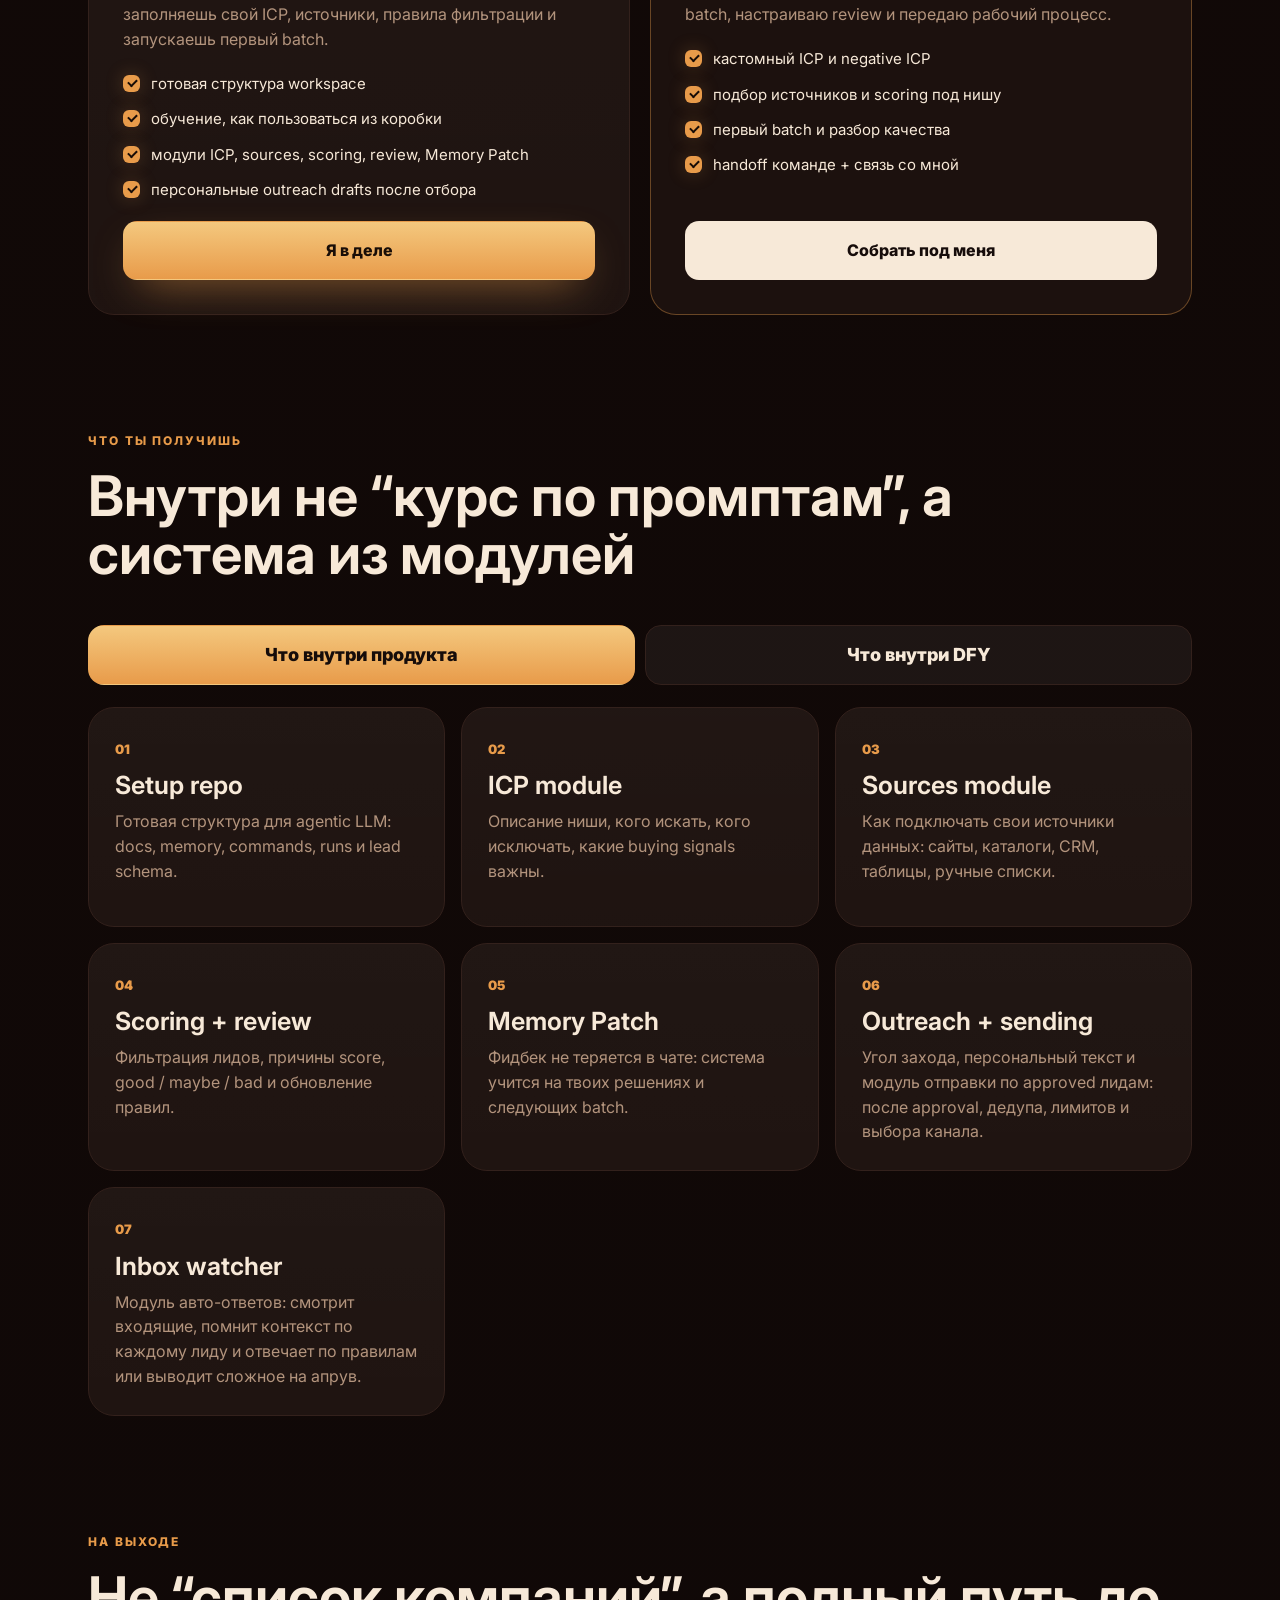
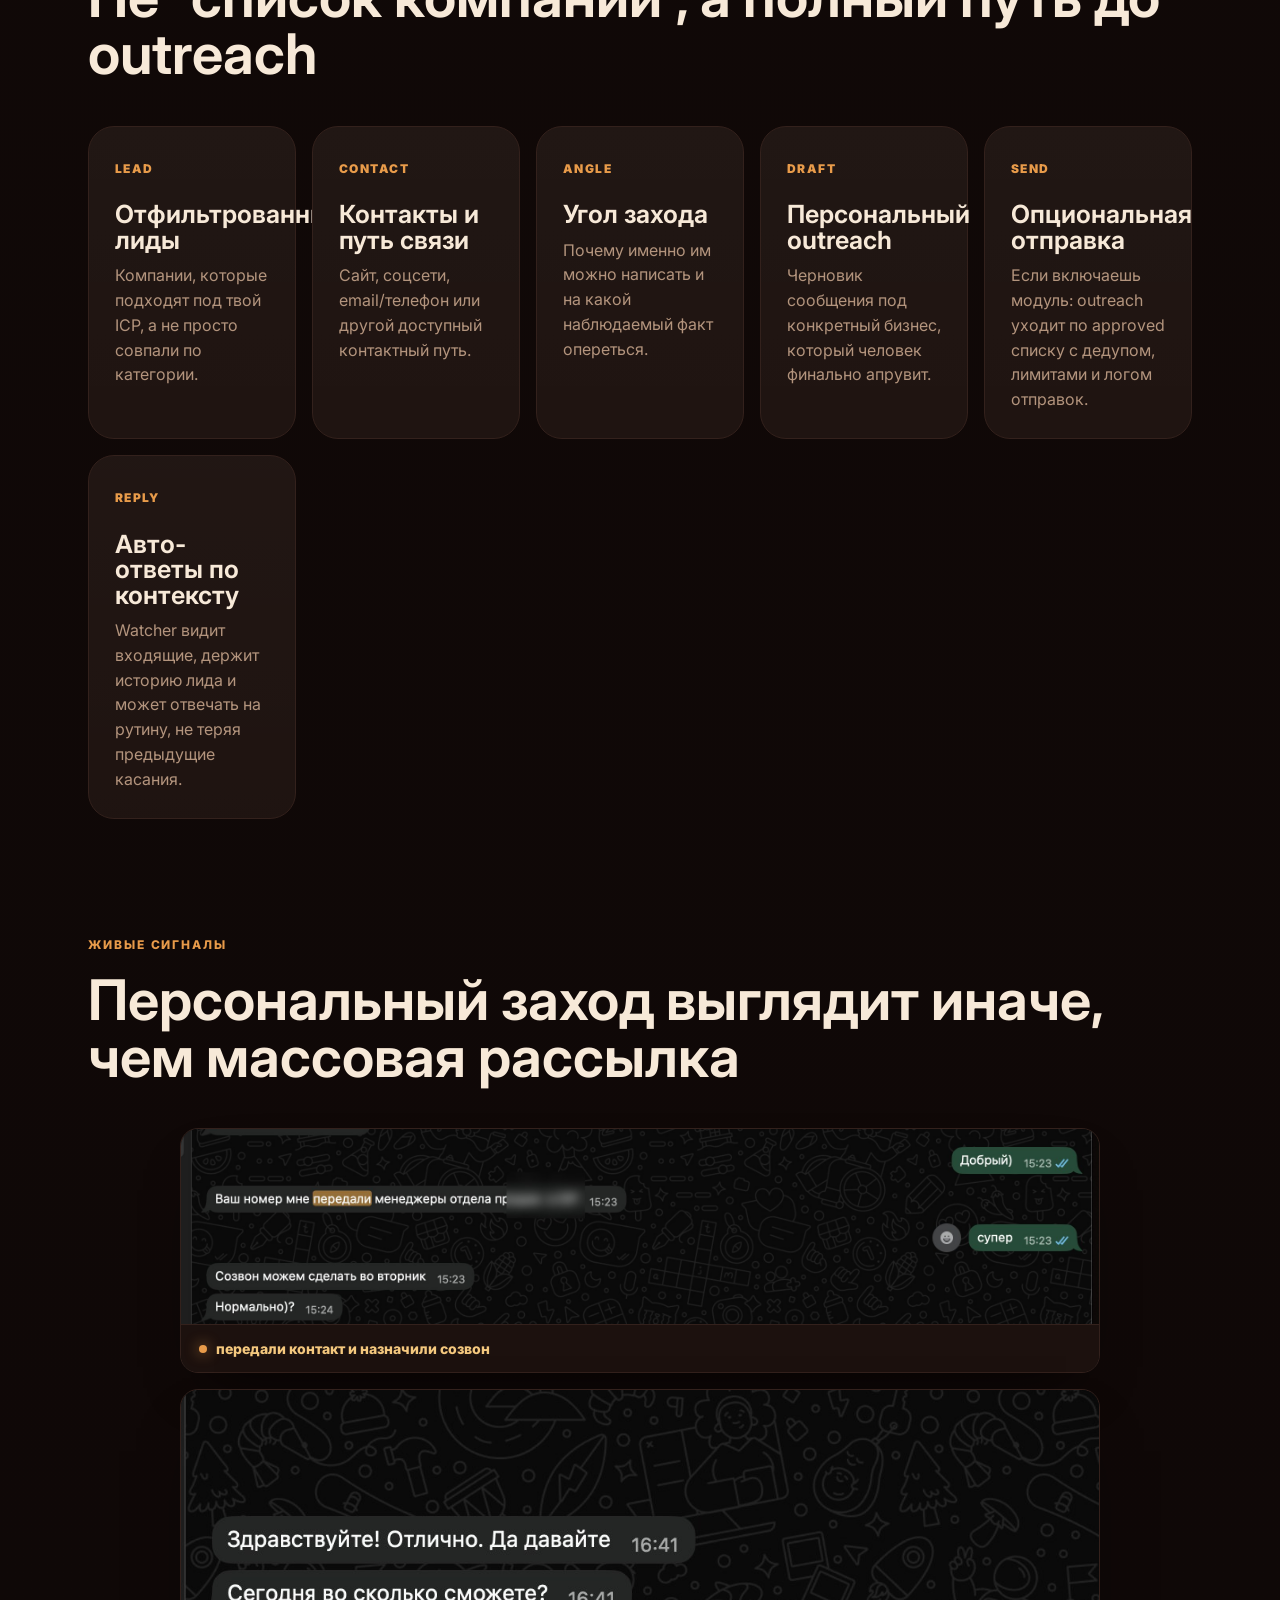
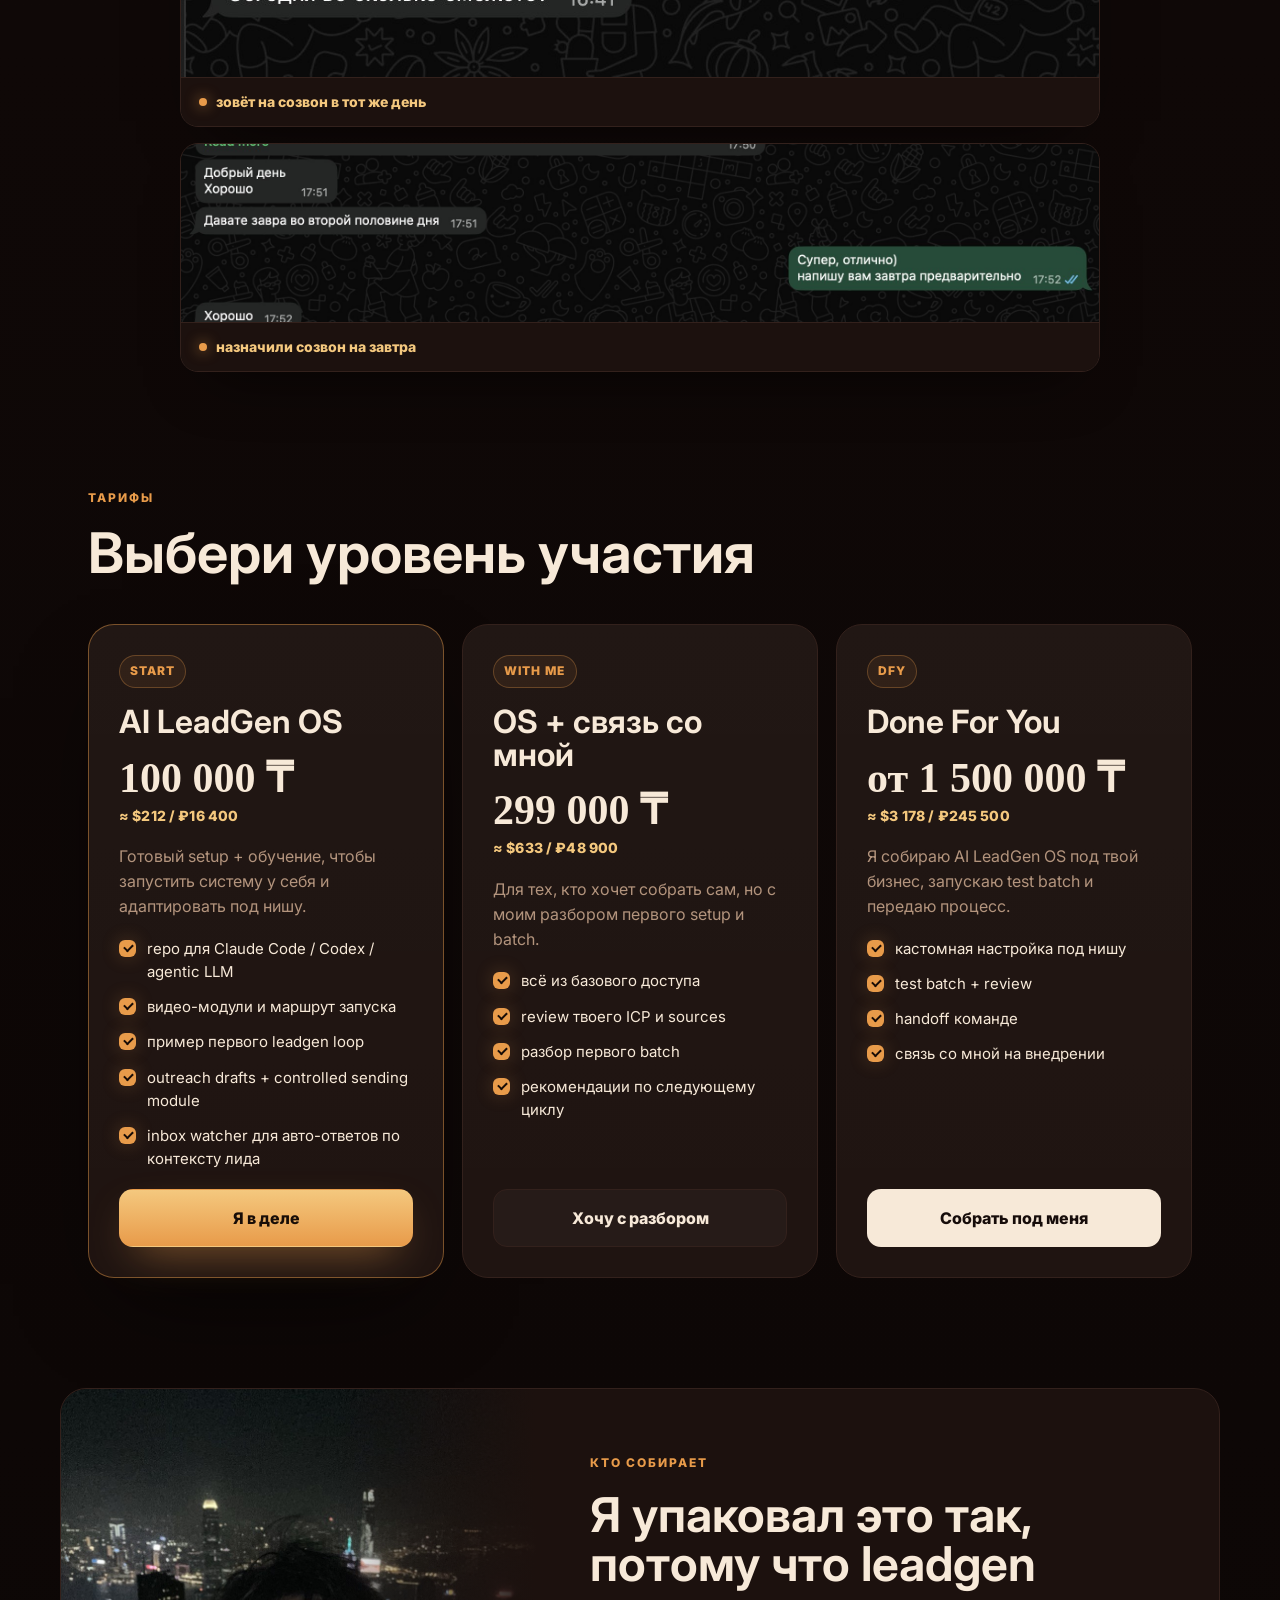
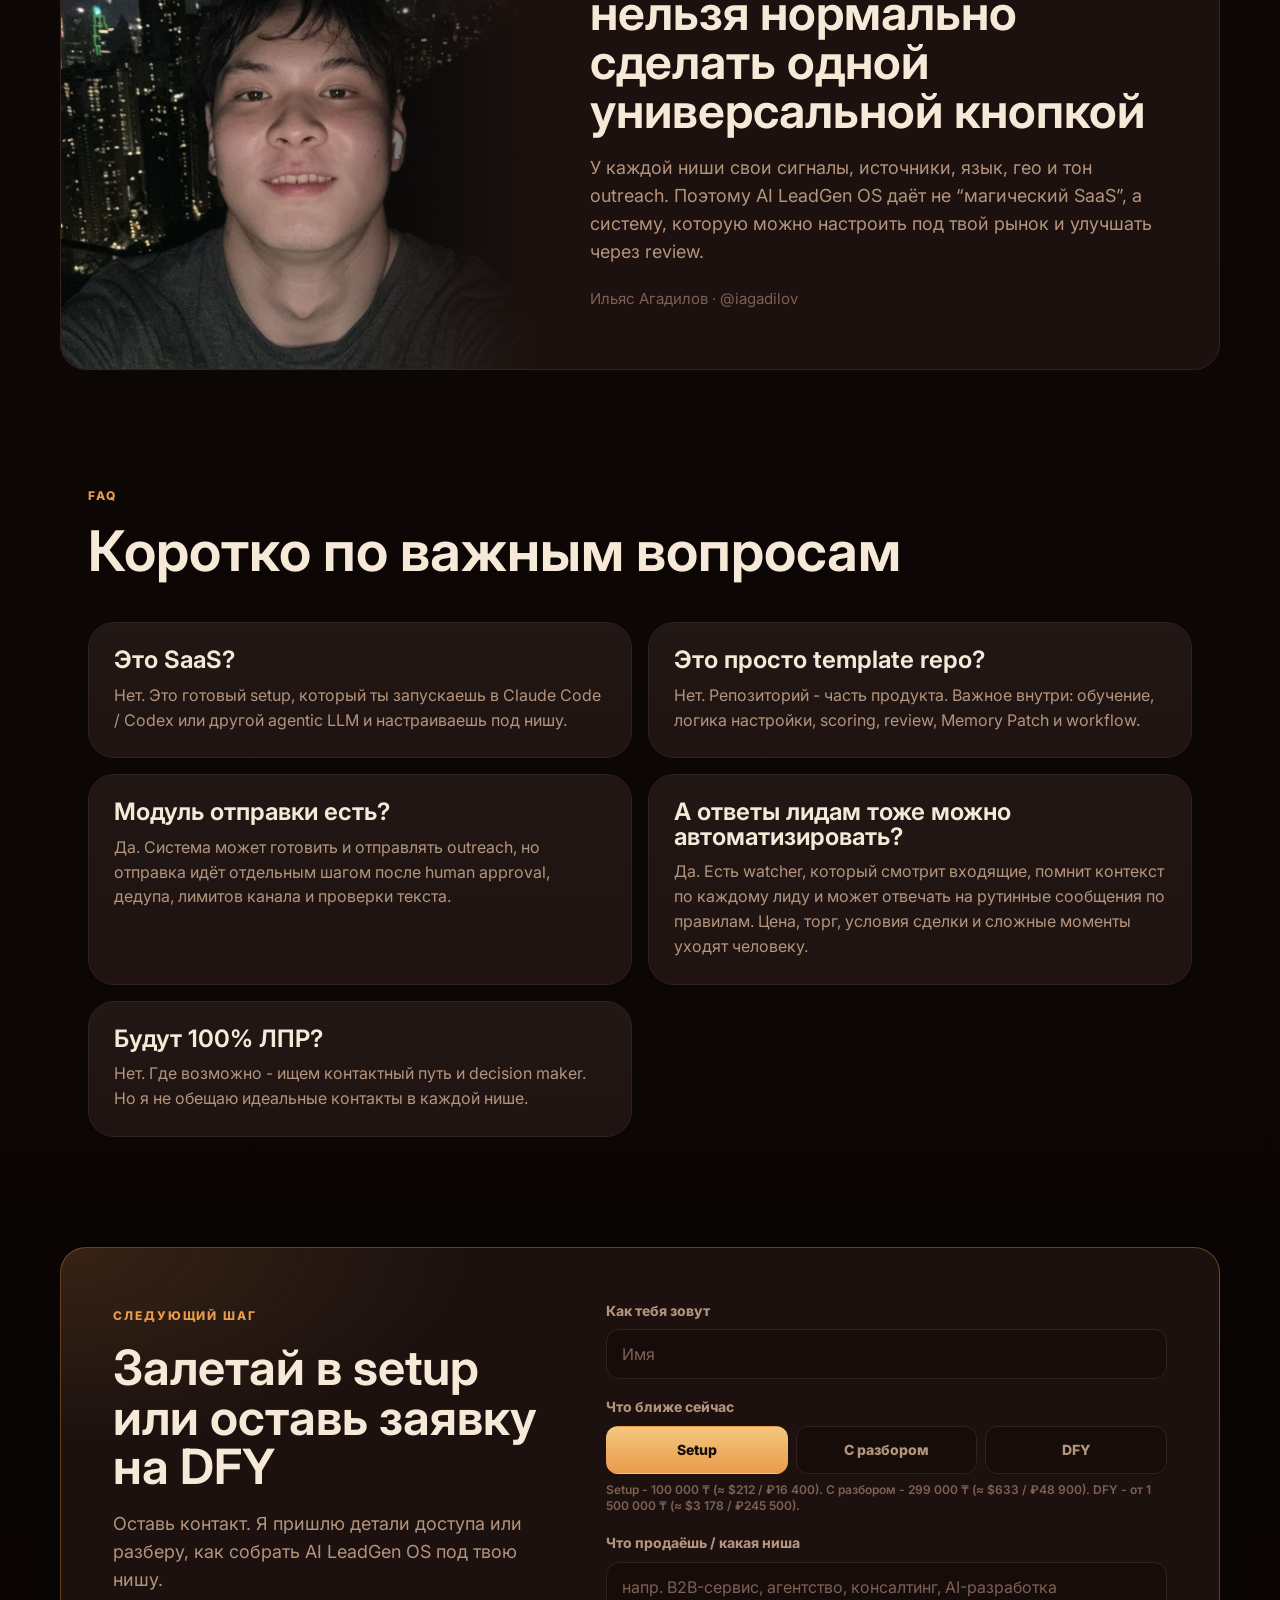
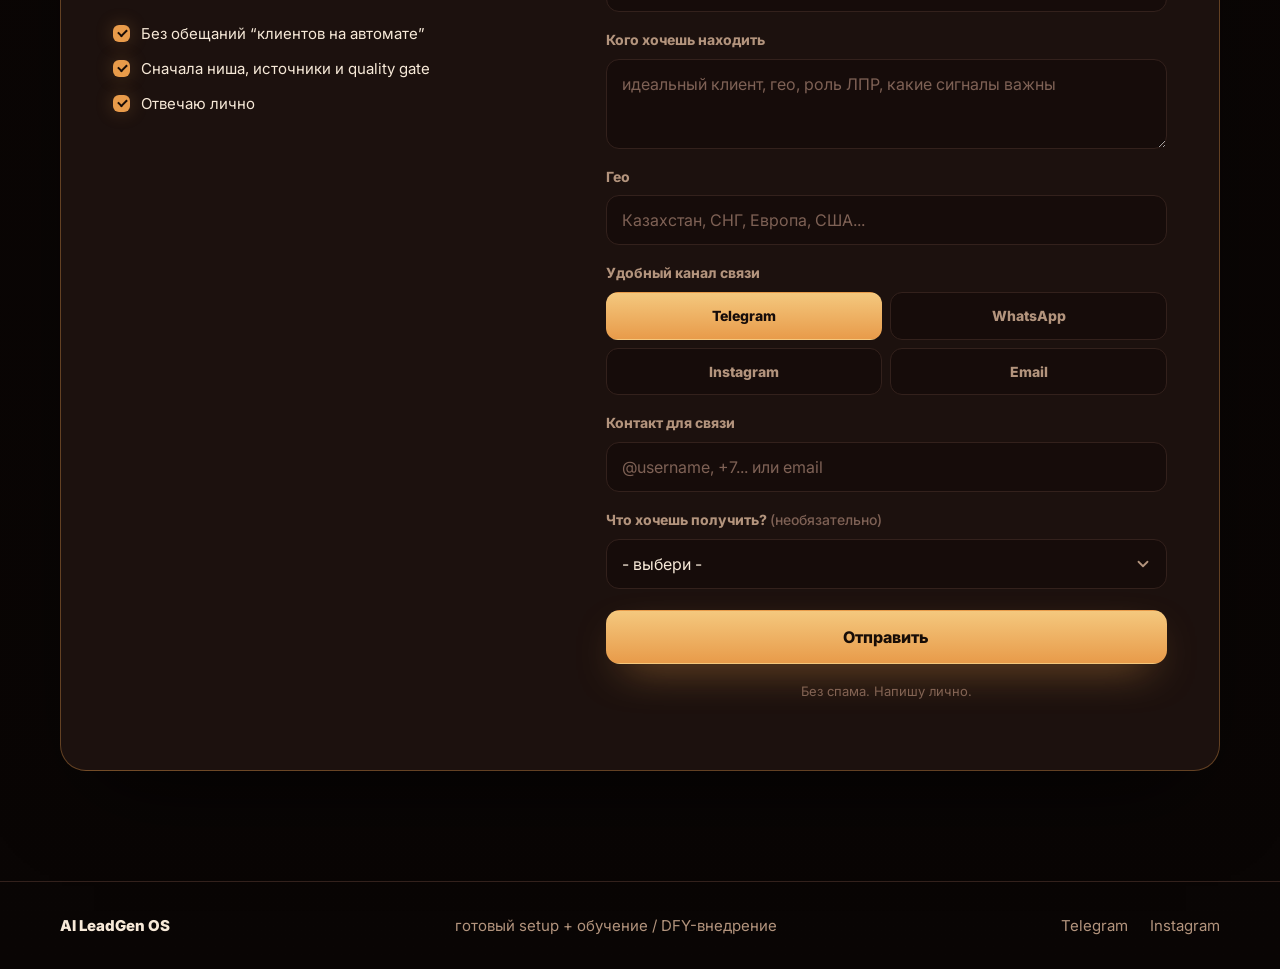
==== commit a3ff2f4b: "add inbox watcher positioning" ====
--- a/index.html
+++ b/index.html
@@ -55,7 +55,7 @@
         </h1>
         <p class="lede reveal" style="--d:160ms">
           Получаешь готовый setup и запускаешь его у себя в Claude Code, Codex или другой agentic LLM.
-          На выходе: отфильтрованные B2B-лиды, контакты, угол захода и персональный outreach draft под каждого.
+          На выходе: отфильтрованные B2B-лиды, контакты, угол захода, персональный outreach draft и контекстный watcher для ответов.
         </p>
         <div class="hero-actions reveal" style="--d:240ms">
           <a class="btn btn-primary" href="#apply" data-intent="course">
@@ -155,6 +155,7 @@
           <article><span>04</span><h3>Scoring + review</h3><p>Фильтрация лидов, причины score, good / maybe / bad и обновление правил.</p></article>
           <article><span>05</span><h3>Memory Patch</h3><p>Фидбек не теряется в чате: система учится на твоих решениях и следующих batch.</p></article>
           <article><span>06</span><h3>Outreach + sending</h3><p>Угол захода, персональный текст и модуль отправки по approved лидам: после approval, дедупа, лимитов и выбора канала.</p></article>
+          <article><span>07</span><h3>Inbox watcher</h3><p>Модуль авто-ответов: смотрит входящие, помнит контекст по каждому лиду и отвечает по правилам или выводит сложное на апрув.</p></article>
         </div>
       </div>
 
@@ -182,6 +183,7 @@
       <article class="output-card"><span>angle</span><h3>Угол захода</h3><p>Почему именно им можно написать и на какой наблюдаемый факт опереться.</p></article>
       <article class="output-card"><span>draft</span><h3>Персональный outreach</h3><p>Черновик сообщения под конкретный бизнес, который человек финально апрувит.</p></article>
       <article class="output-card"><span>send</span><h3>Опциональная отправка</h3><p>Если включаешь модуль: outreach уходит по approved списку с дедупом, лимитами и логом отправок.</p></article>
+      <article class="output-card"><span>reply</span><h3>Авто-ответы по контексту</h3><p>Watcher видит входящие, держит историю лида и может отвечать на рутину, не теряя предыдущие касания.</p></article>
     </div>
   </section>
 
@@ -223,6 +225,7 @@
           <li>видео-модули и маршрут запуска</li>
           <li>пример первого leadgen loop</li>
           <li>outreach drafts + controlled sending module</li>
+          <li>inbox watcher для авто-ответов по контексту лида</li>
         </ul>
         <a class="btn btn-primary btn-block" href="#apply" data-intent="course">Я в деле</a>
       </article>
@@ -283,6 +286,7 @@
       <article><h3>Это SaaS?</h3><p>Нет. Это готовый setup, который ты запускаешь в Claude Code / Codex или другой agentic LLM и настраиваешь под нишу.</p></article>
       <article><h3>Это просто template repo?</h3><p>Нет. Репозиторий - часть продукта. Важное внутри: обучение, логика настройки, scoring, review, Memory Patch и workflow.</p></article>
       <article><h3>Модуль отправки есть?</h3><p>Да. Система может готовить и отправлять outreach, но отправка идёт отдельным шагом после human approval, дедупа, лимитов канала и проверки текста.</p></article>
+      <article><h3>А ответы лидам тоже можно автоматизировать?</h3><p>Да. Есть watcher, который смотрит входящие, помнит контекст по каждому лиду и может отвечать на рутинные сообщения по правилам. Цена, торг, условия сделки и сложные моменты уходят человеку.</p></article>
       <article><h3>Будут 100% ЛПР?</h3><p>Нет. Где возможно - ищем контактный путь и decision maker. Но я не обещаю идеальные контакты в каждой нише.</p></article>
     </div>
   </section>
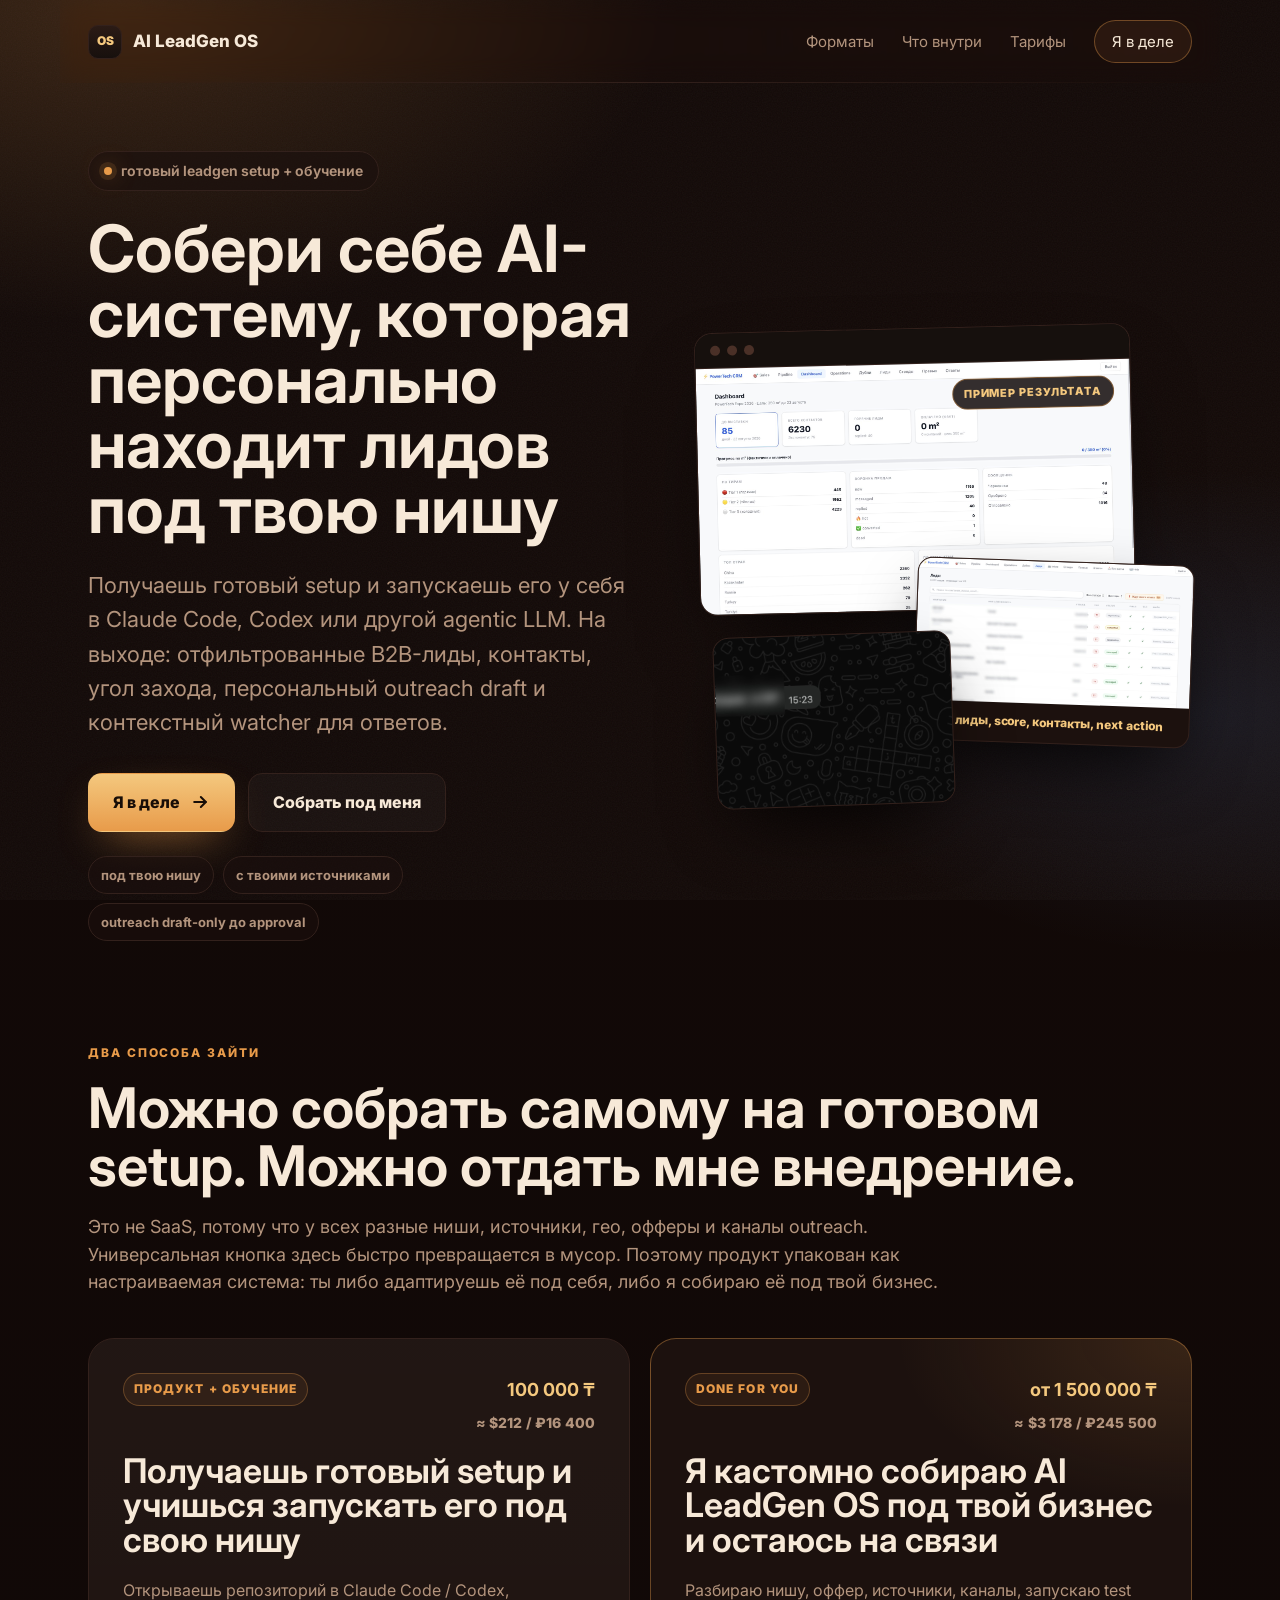
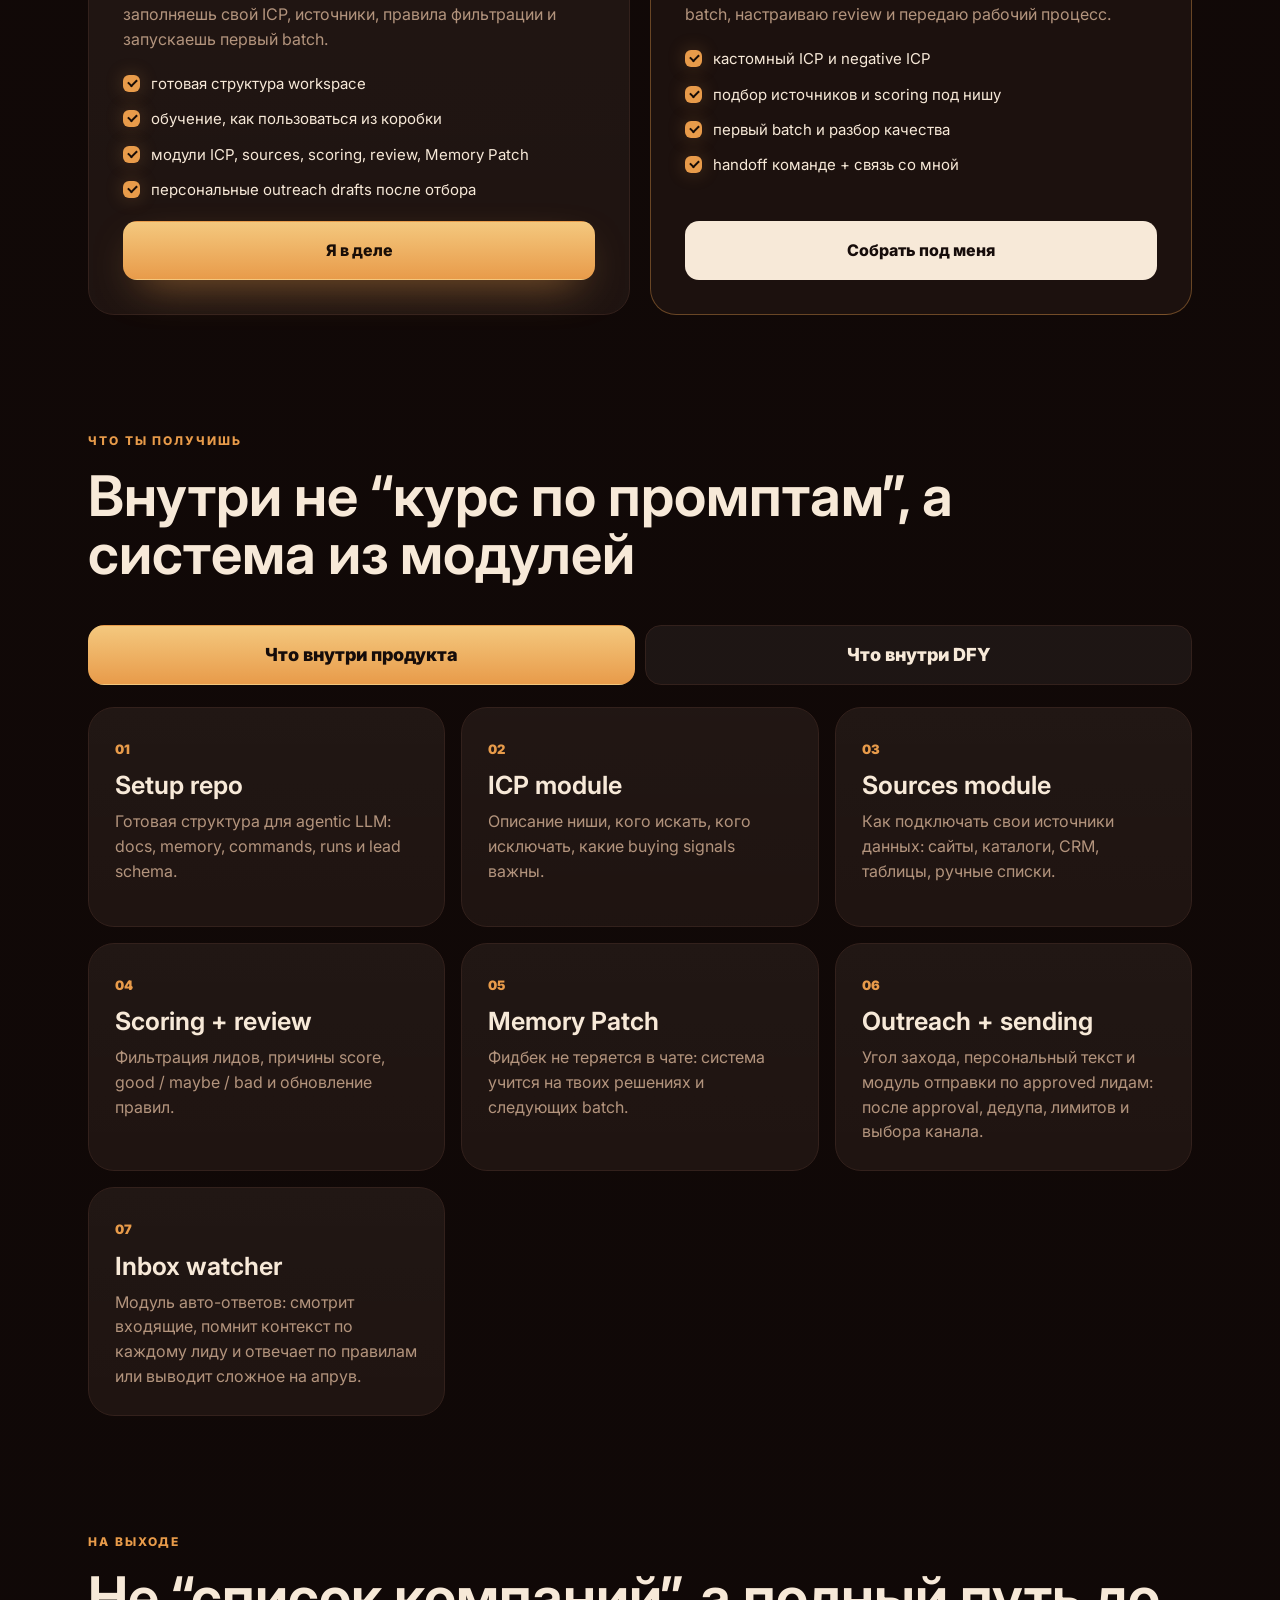
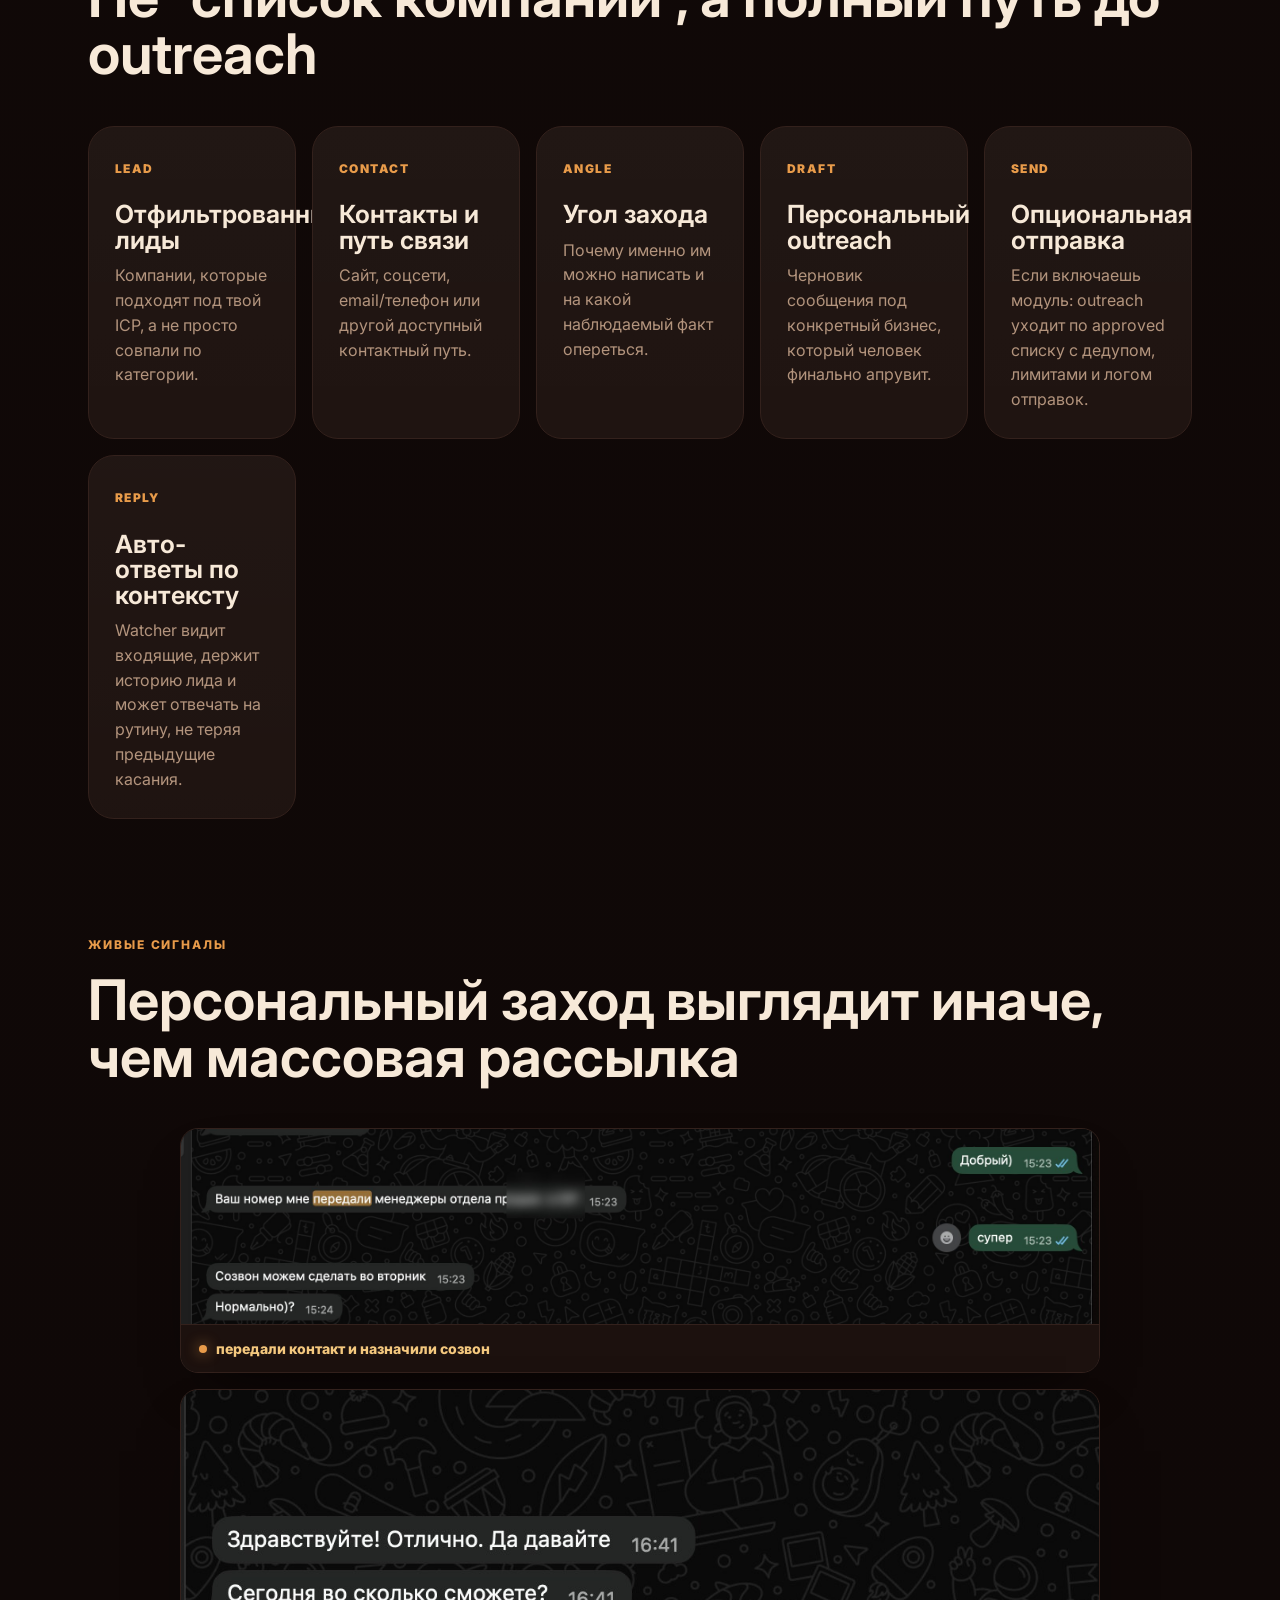
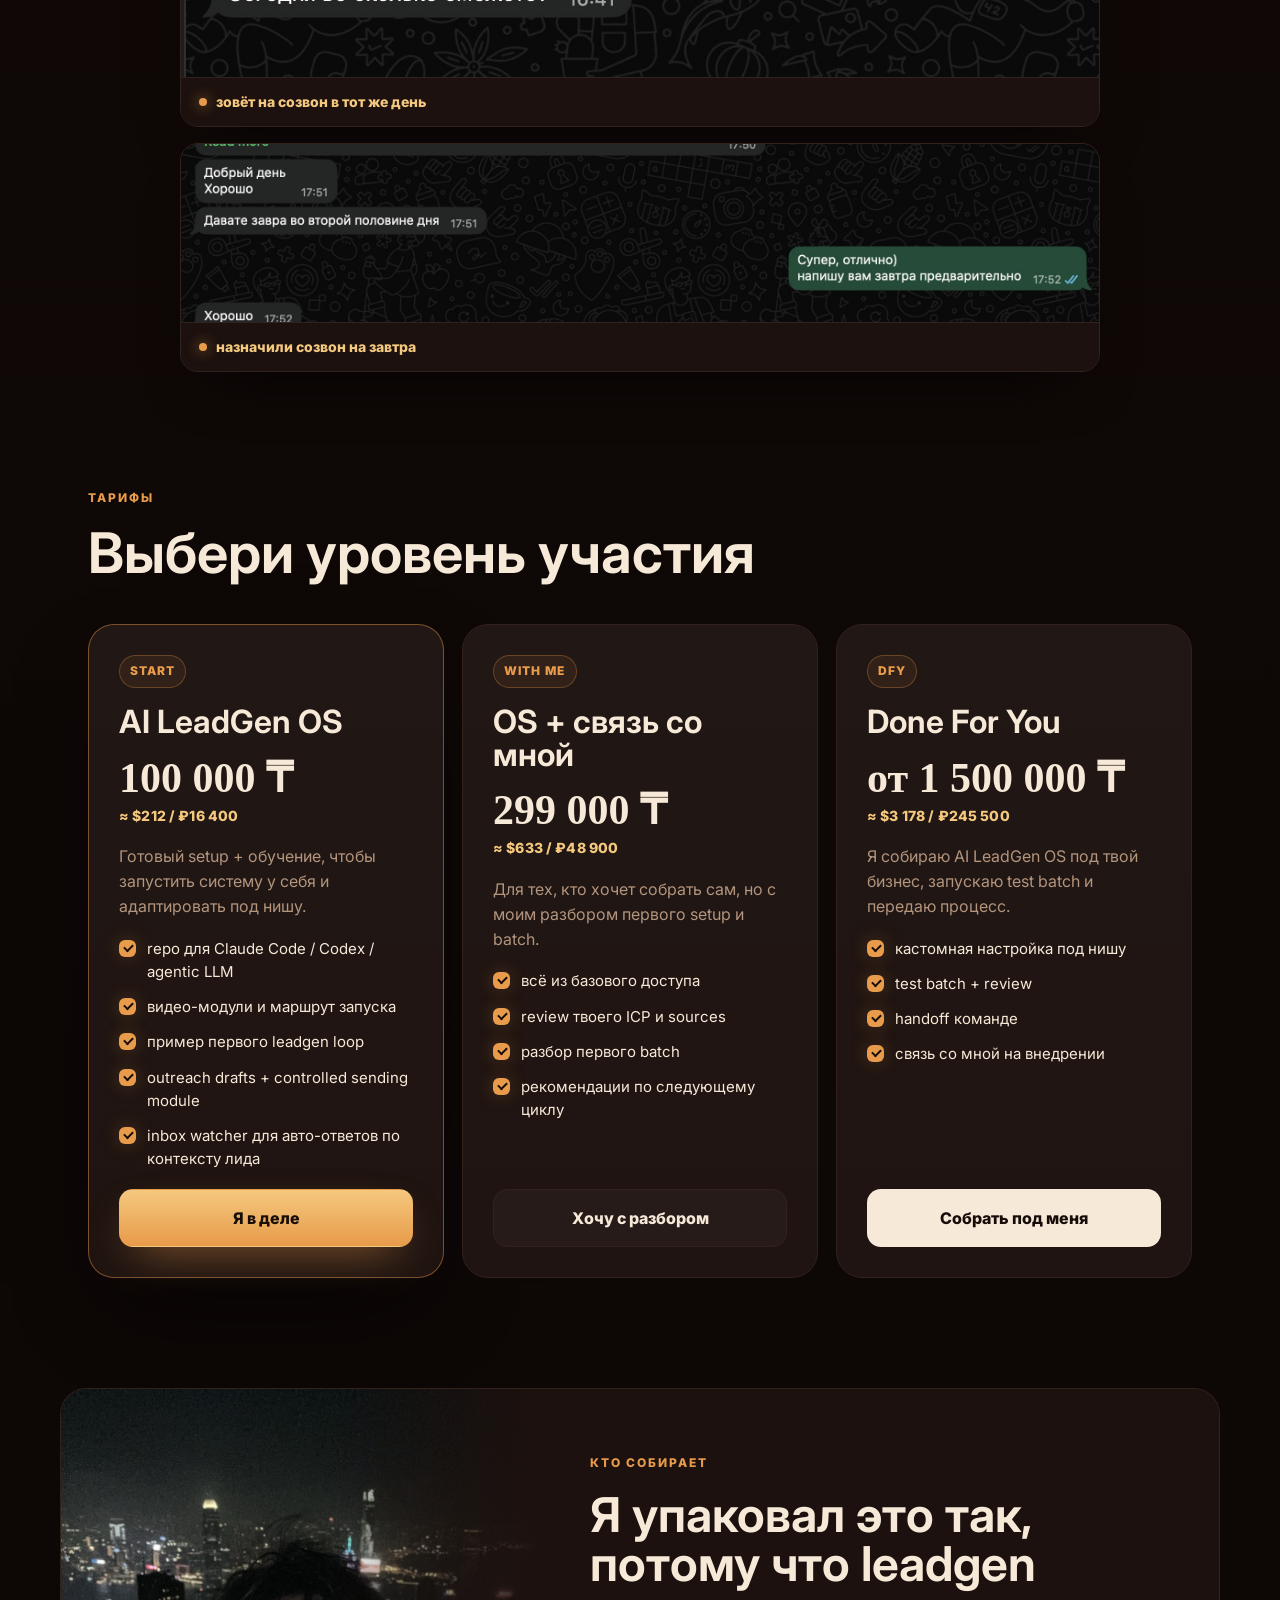
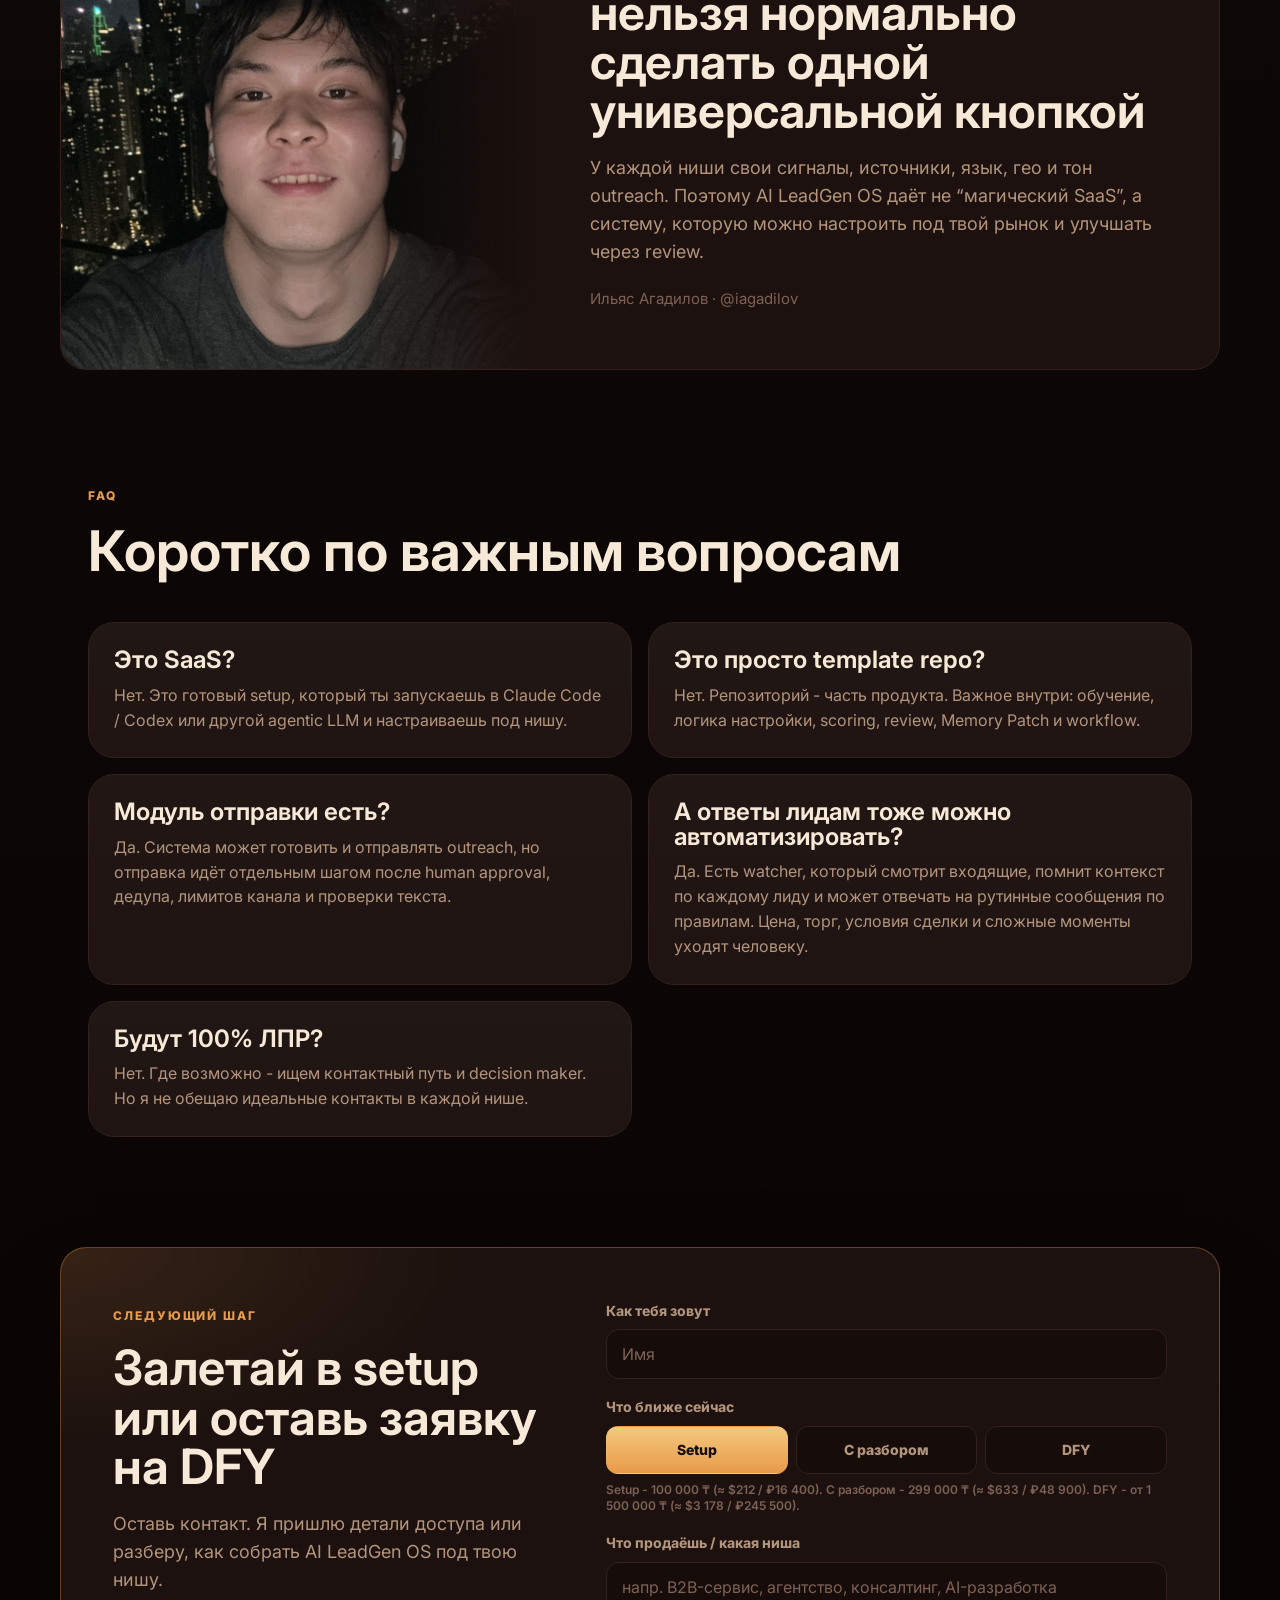
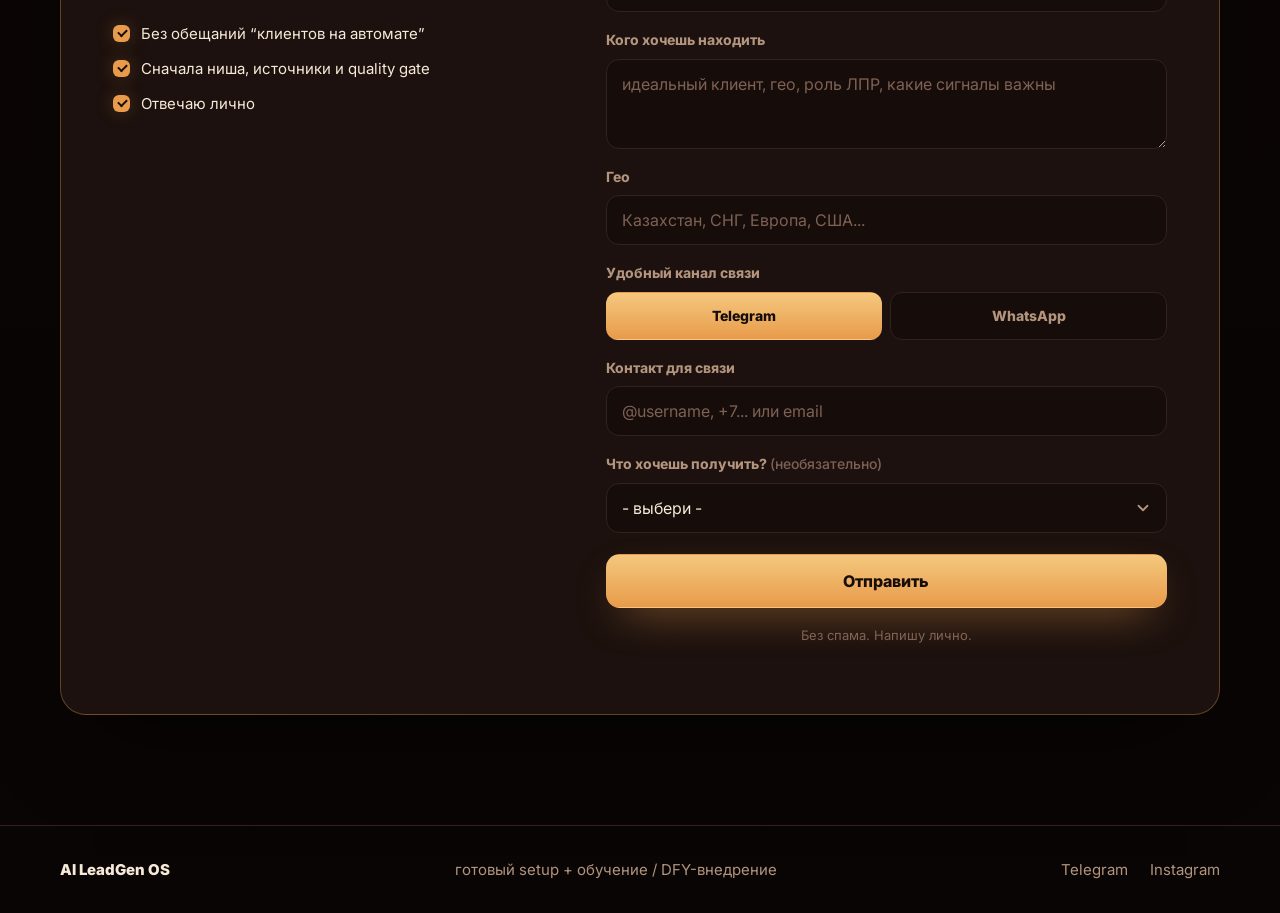
==== commit 4925fa9b: "limit contact channels to telegram and whatsapp" ====
--- a/index.html
+++ b/index.html
@@ -345,10 +345,6 @@
             <label for="ch-tg">Telegram</label>
             <input type="radio" id="ch-wa" name="channel" value="WhatsApp">
             <label for="ch-wa">WhatsApp</label>
-            <input type="radio" id="ch-ig" name="channel" value="Instagram">
-            <label for="ch-ig">Instagram</label>
-            <input type="radio" id="ch-em" name="channel" value="Email">
-            <label for="ch-em">Email</label>
           </div>
         </div>
 
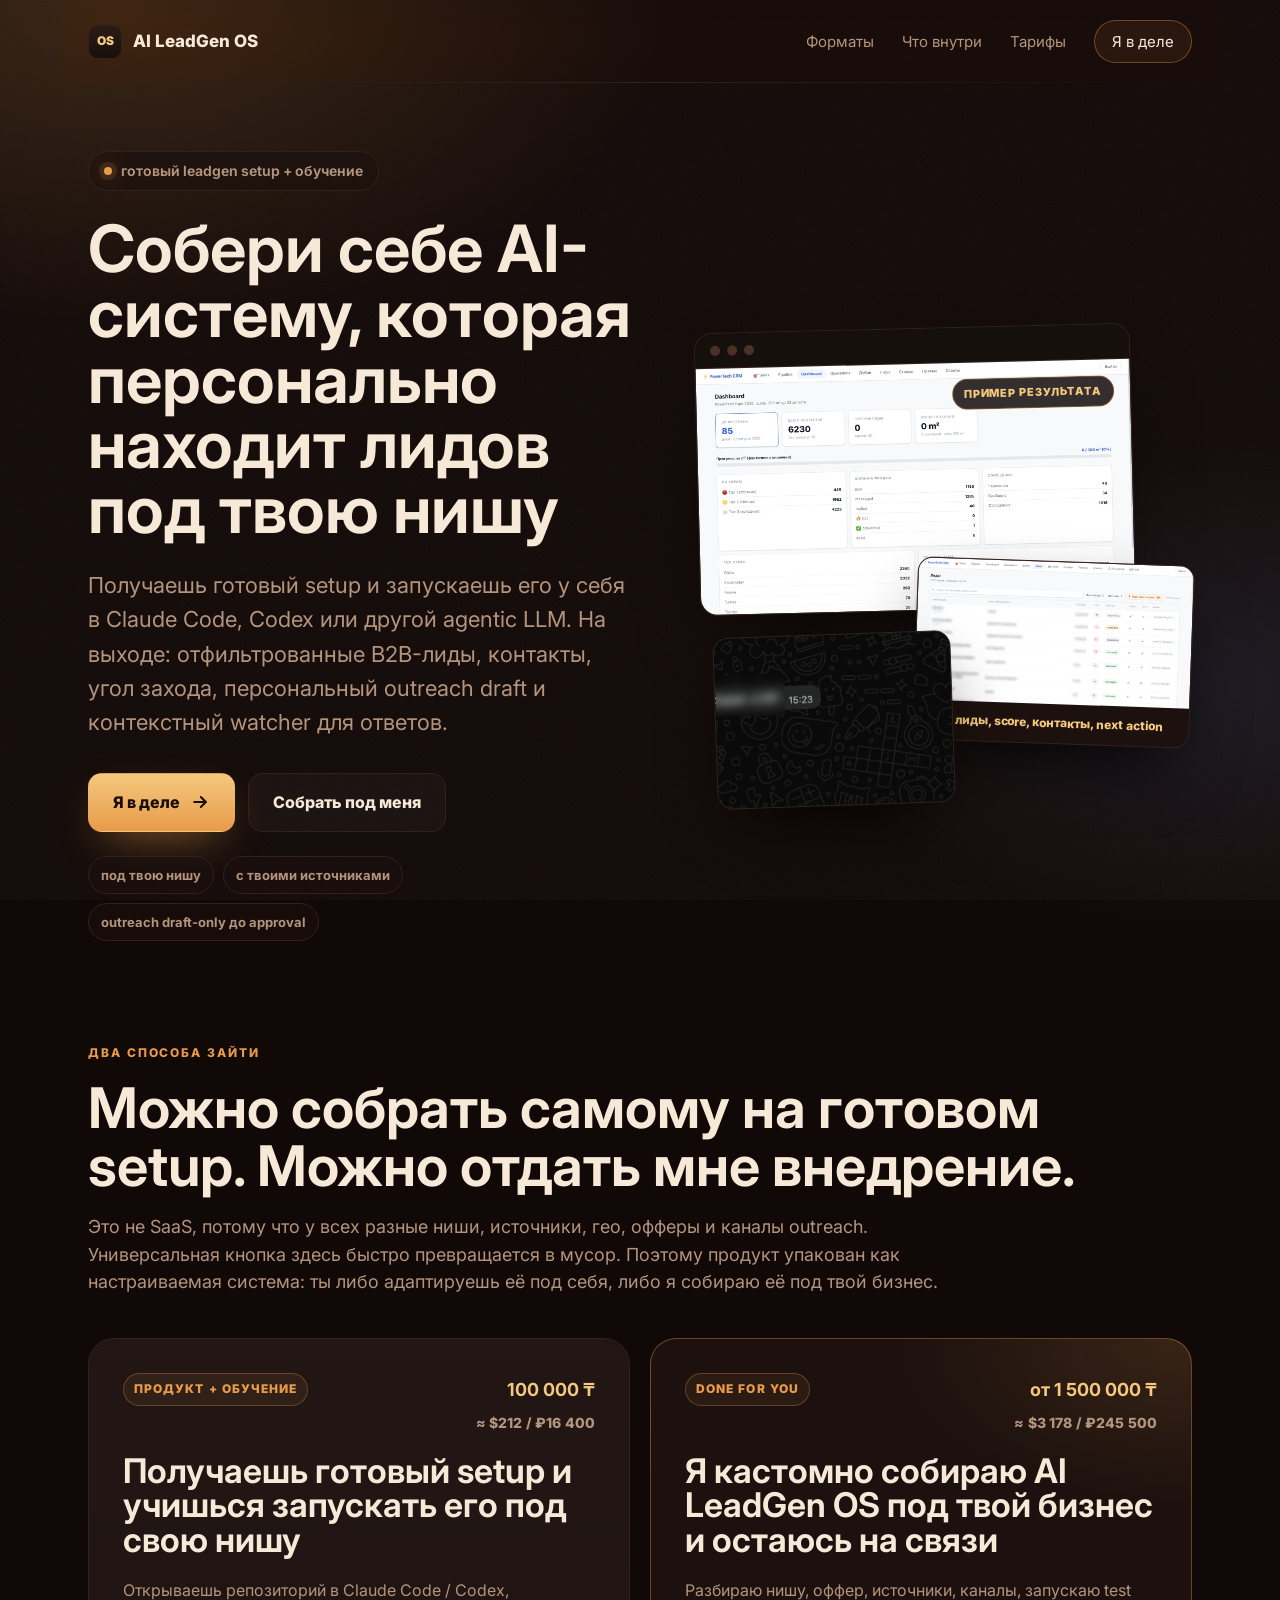
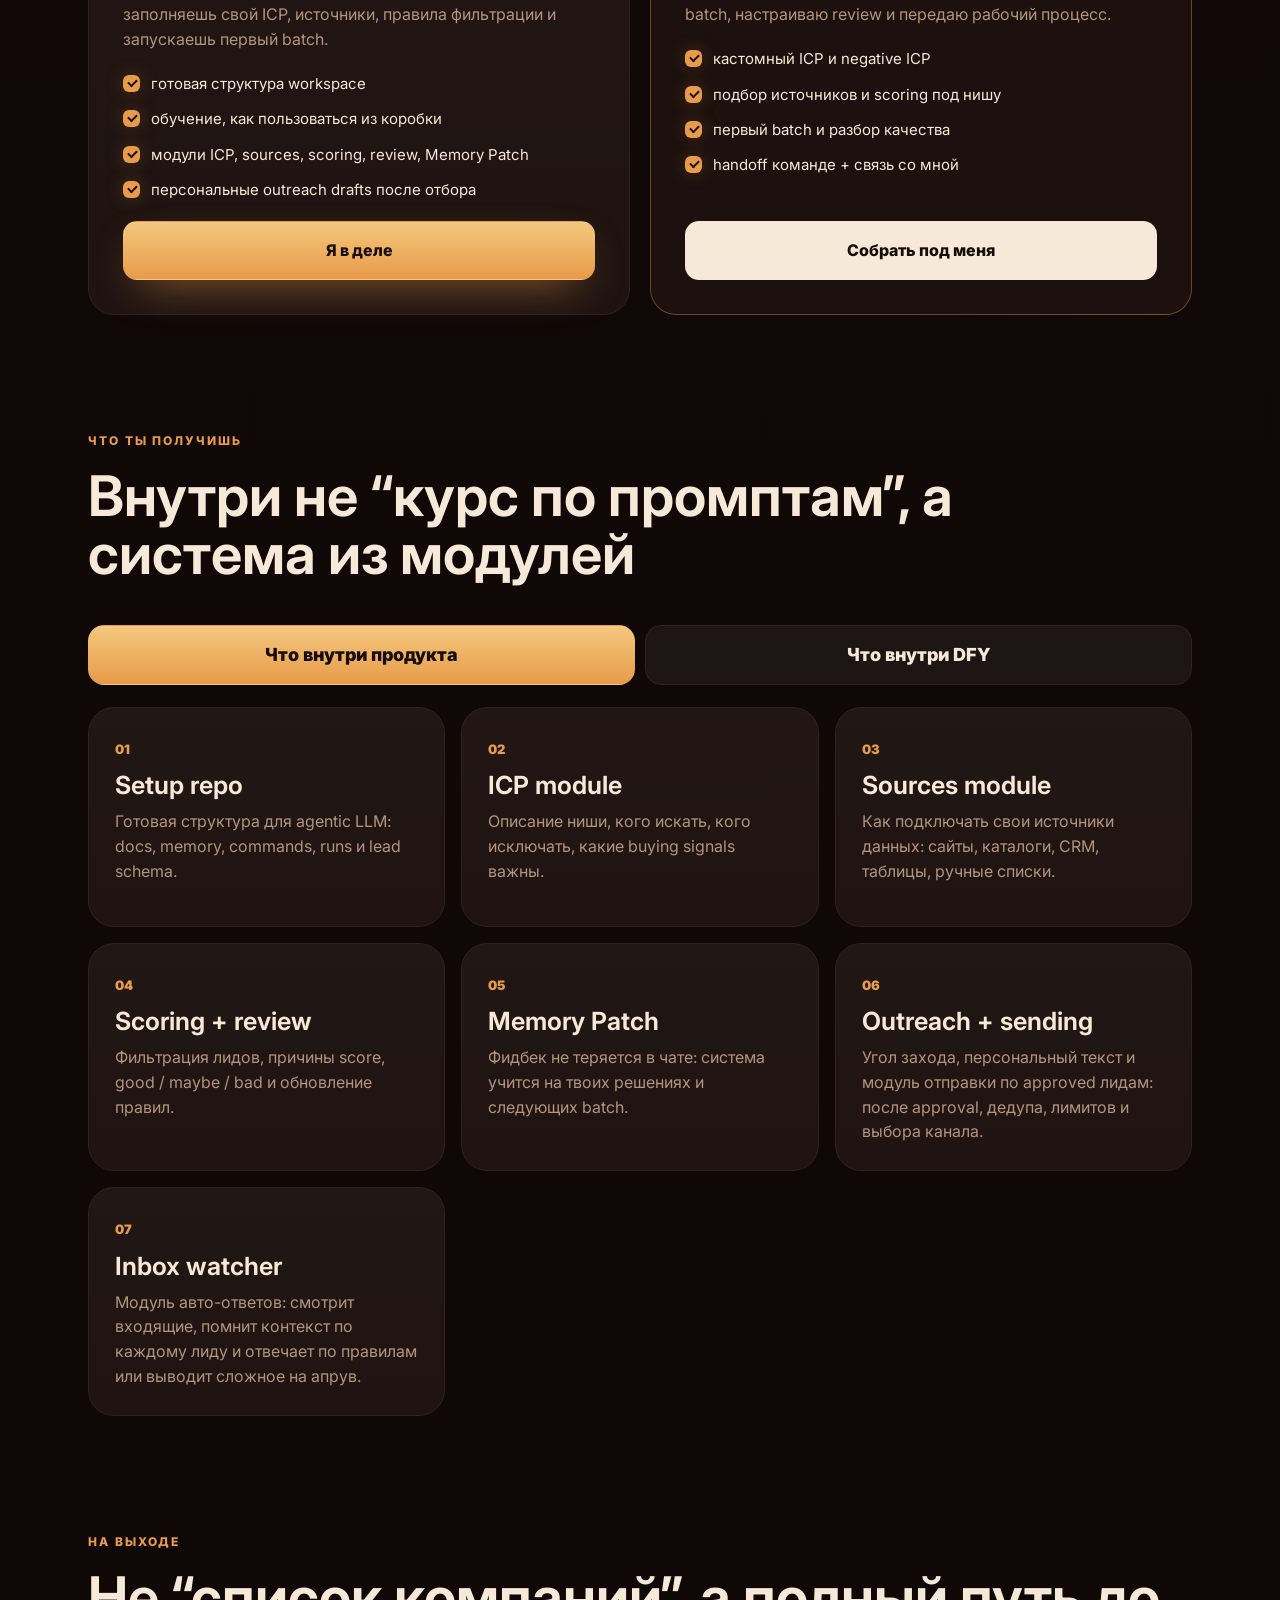
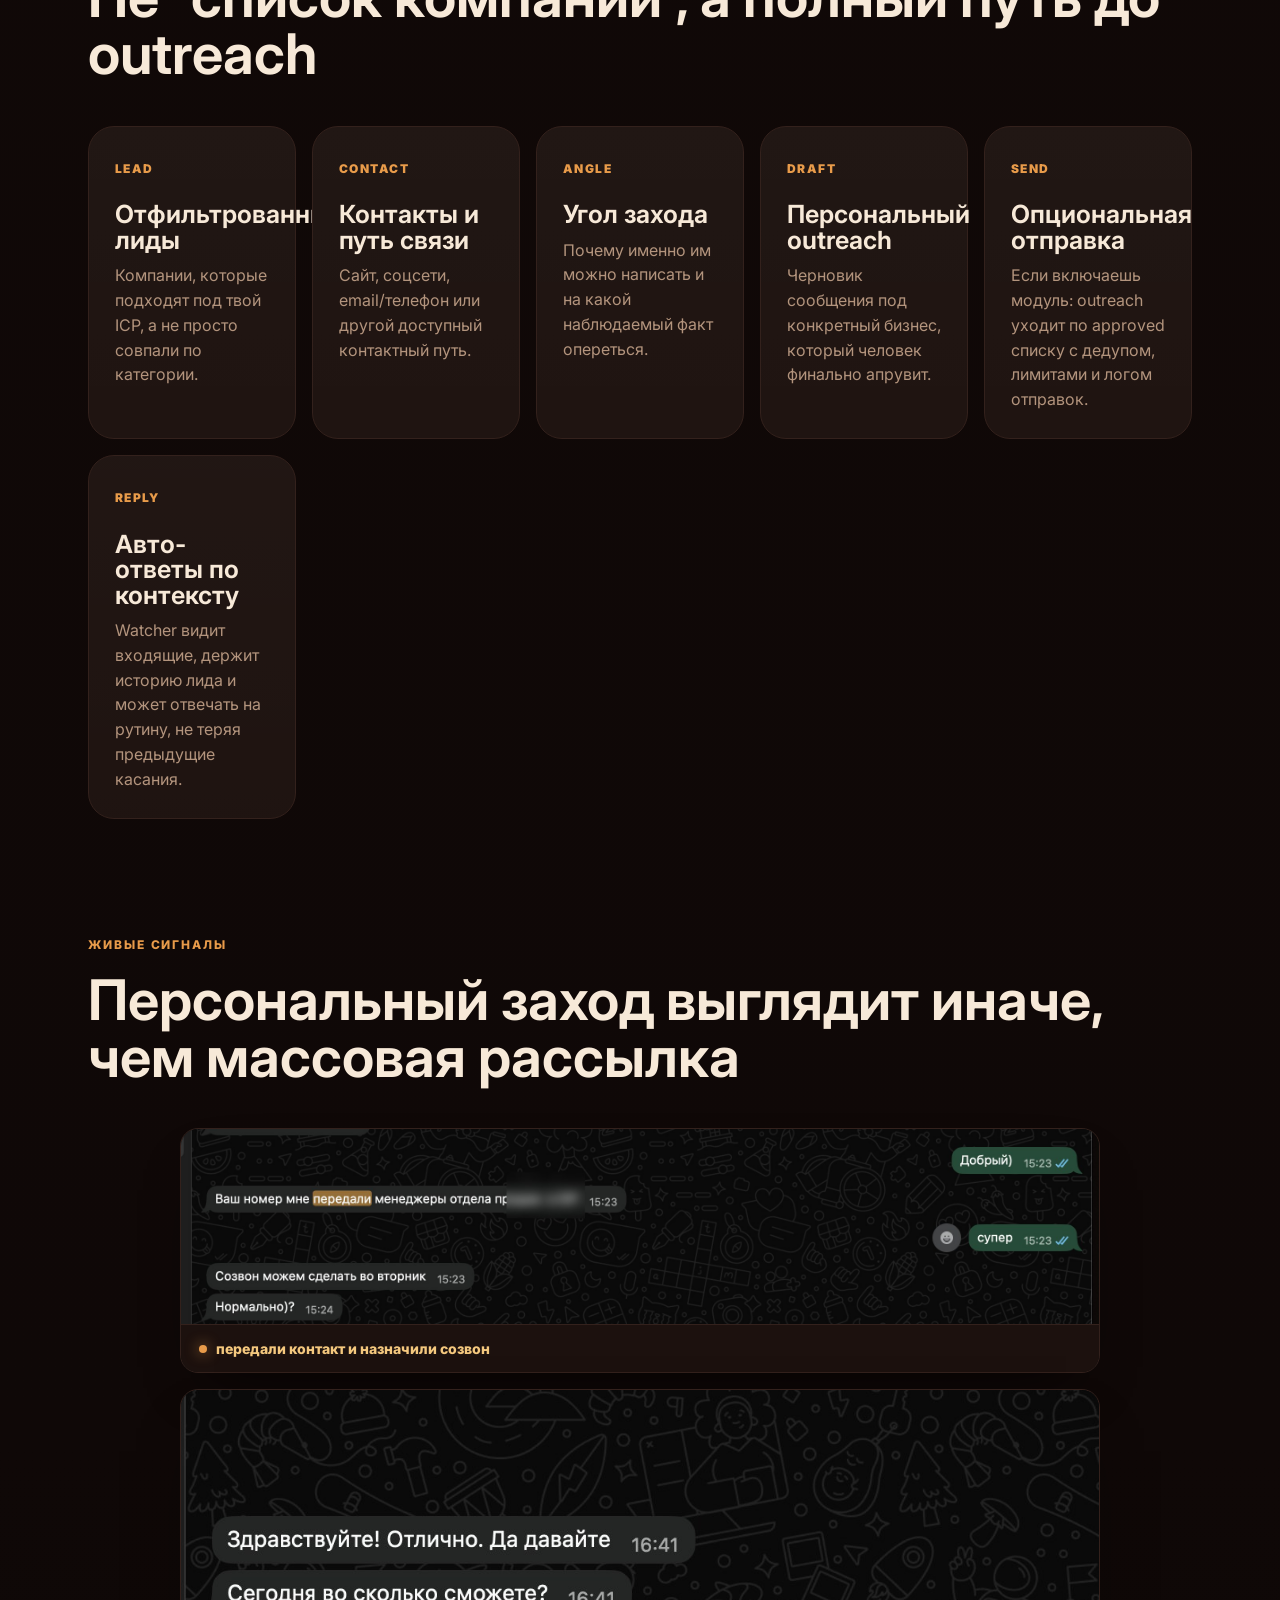
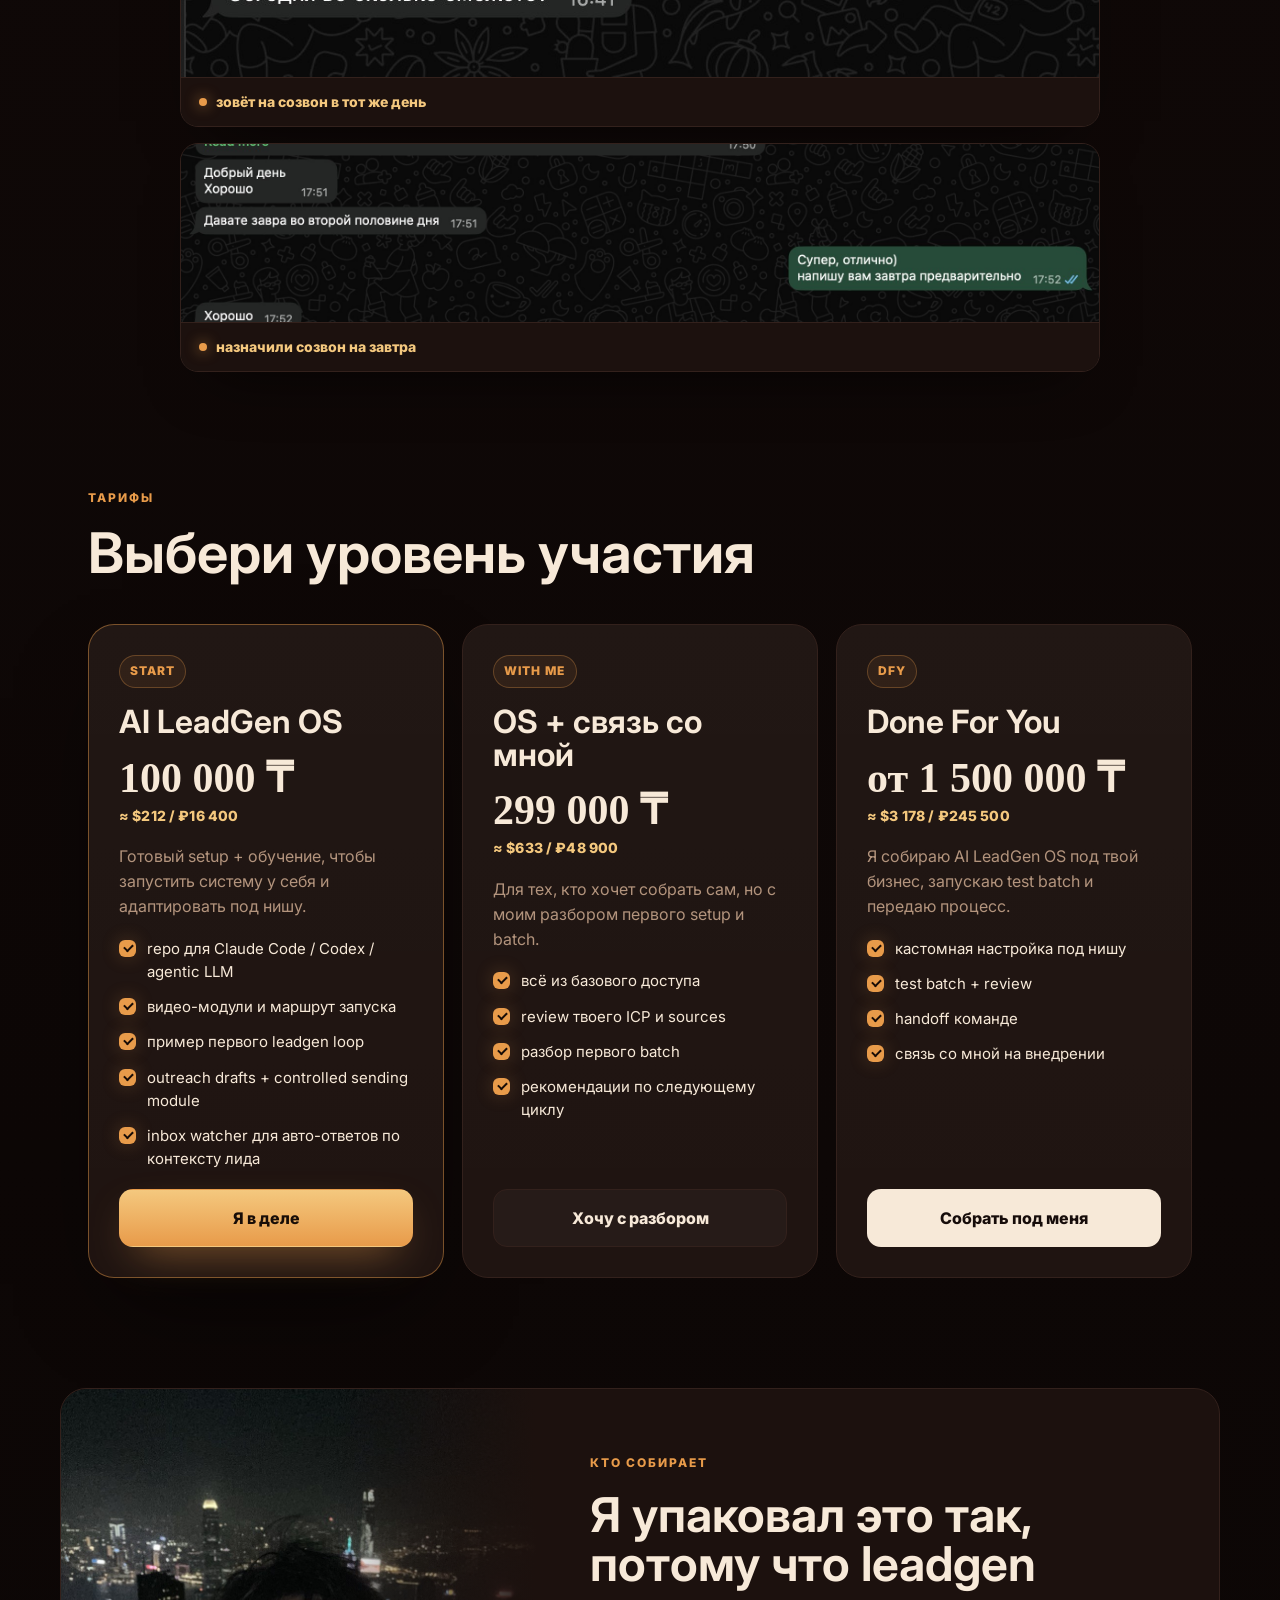
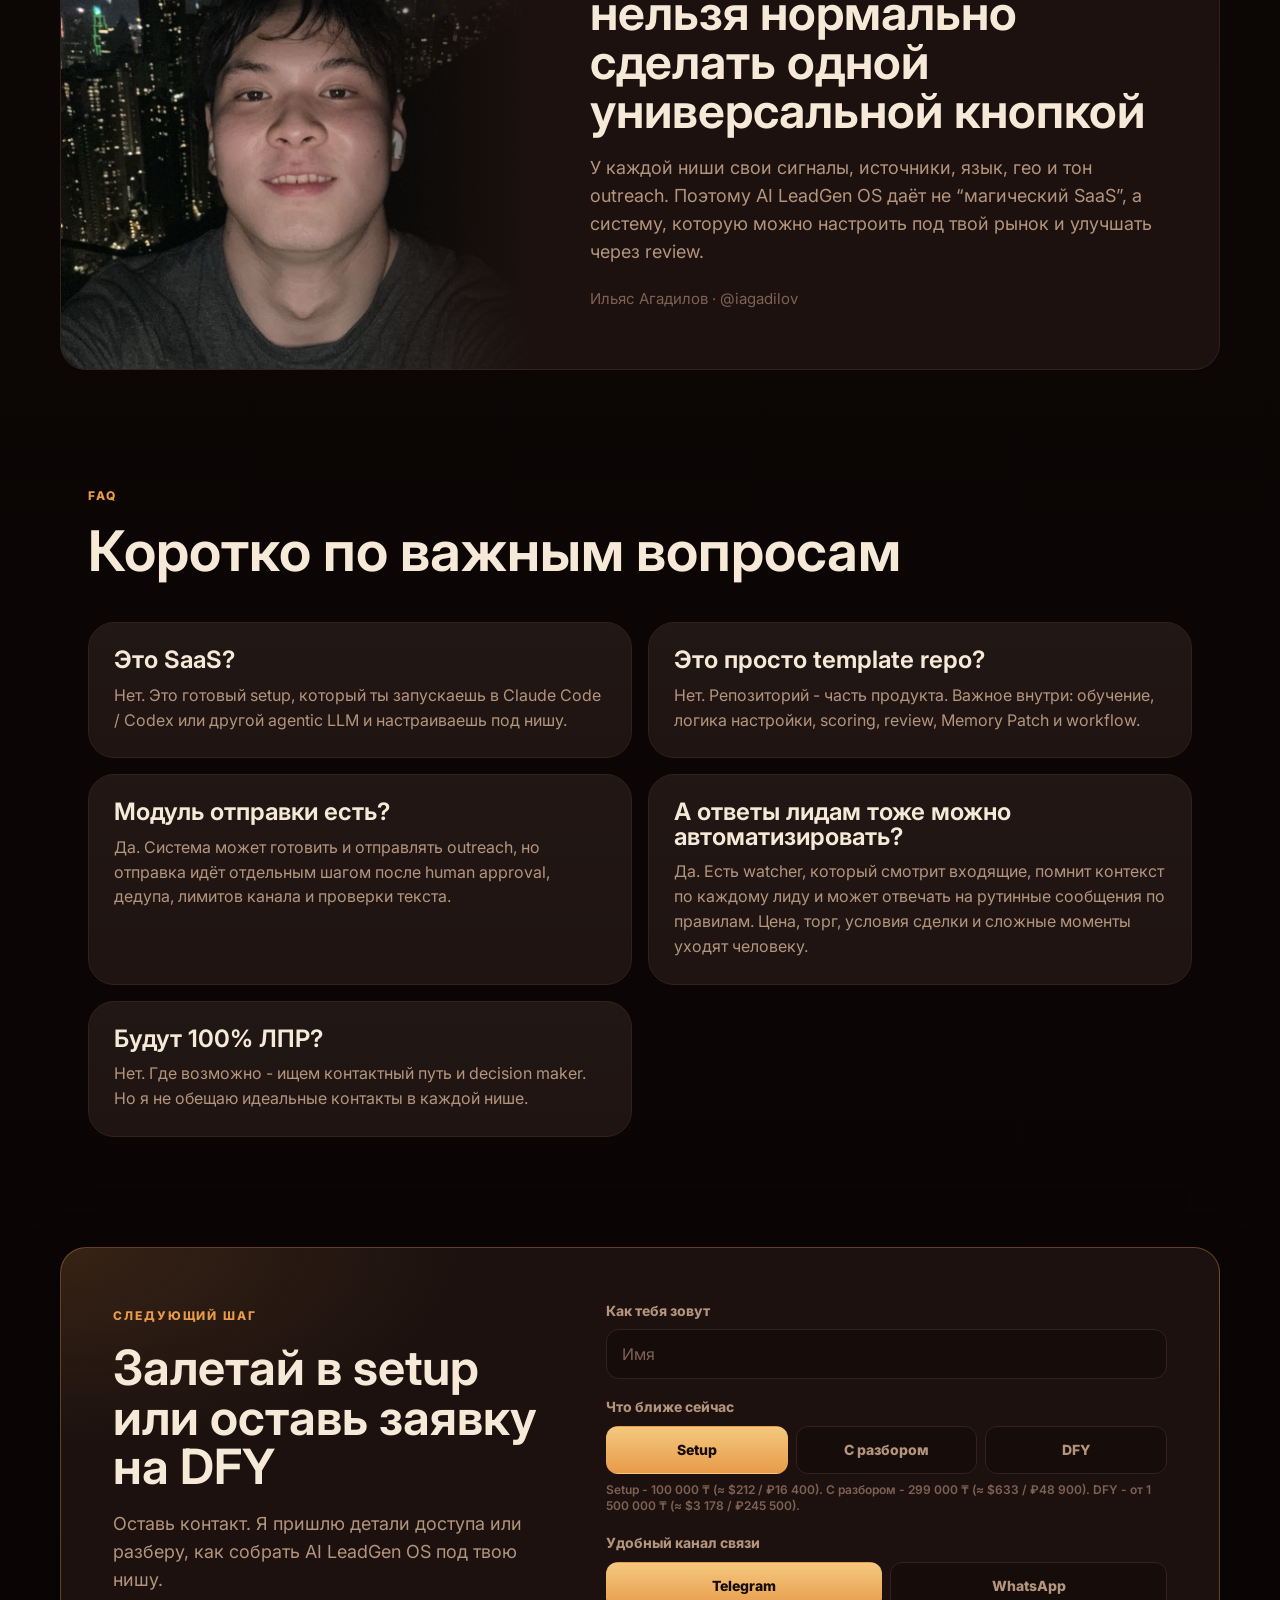
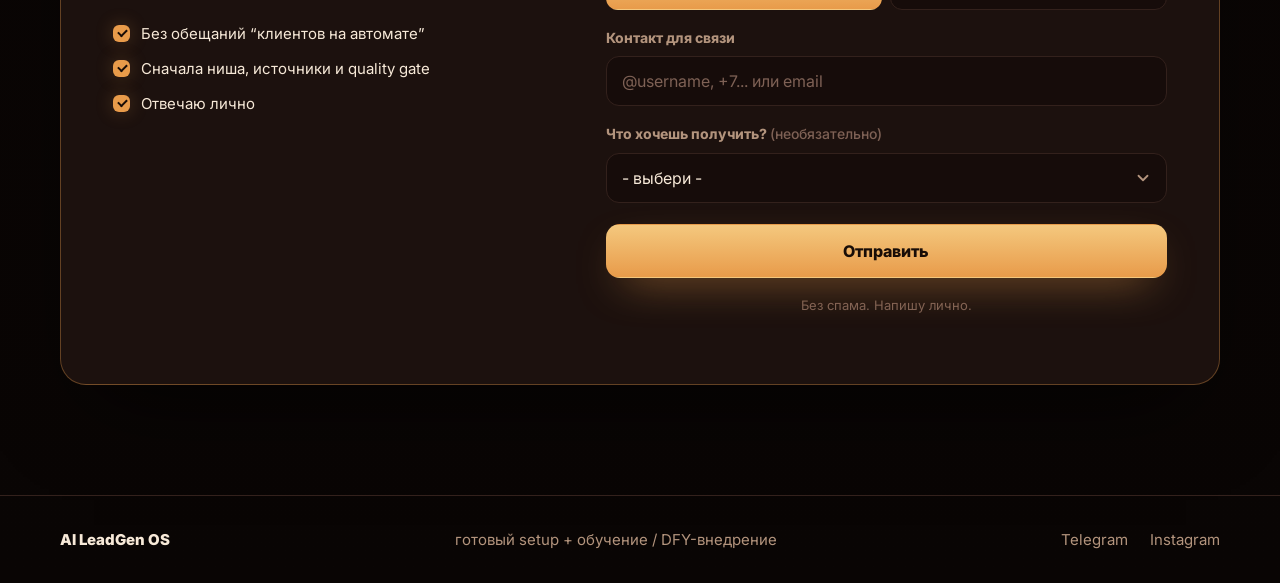
==== commit c1080f8f: "simplify lead form fields" ====
--- a/index.html
+++ b/index.html
@@ -324,21 +324,6 @@
         </div>
 
         <div class="field">
-          <label for="niche">Что продаёшь / какая ниша</label>
-          <input id="niche" name="niche" type="text" placeholder="напр. B2B-сервис, агентство, консалтинг, AI-разработка" required>
-        </div>
-
-        <div class="field">
-          <label for="target">Кого хочешь находить</label>
-          <textarea id="target" name="target" rows="3" placeholder="идеальный клиент, гео, роль ЛПР, какие сигналы важны" required></textarea>
-        </div>
-
-        <div class="field">
-          <label for="geo">Гео</label>
-          <input id="geo" name="geo" type="text" placeholder="Казахстан, СНГ, Европа, США..." required>
-        </div>
-
-        <div class="field">
           <label>Удобный канал связи</label>
           <div class="segmented cols2" role="radiogroup" aria-label="Канал связи">
             <input type="radio" id="ch-tg" name="channel" value="Telegram" checked>
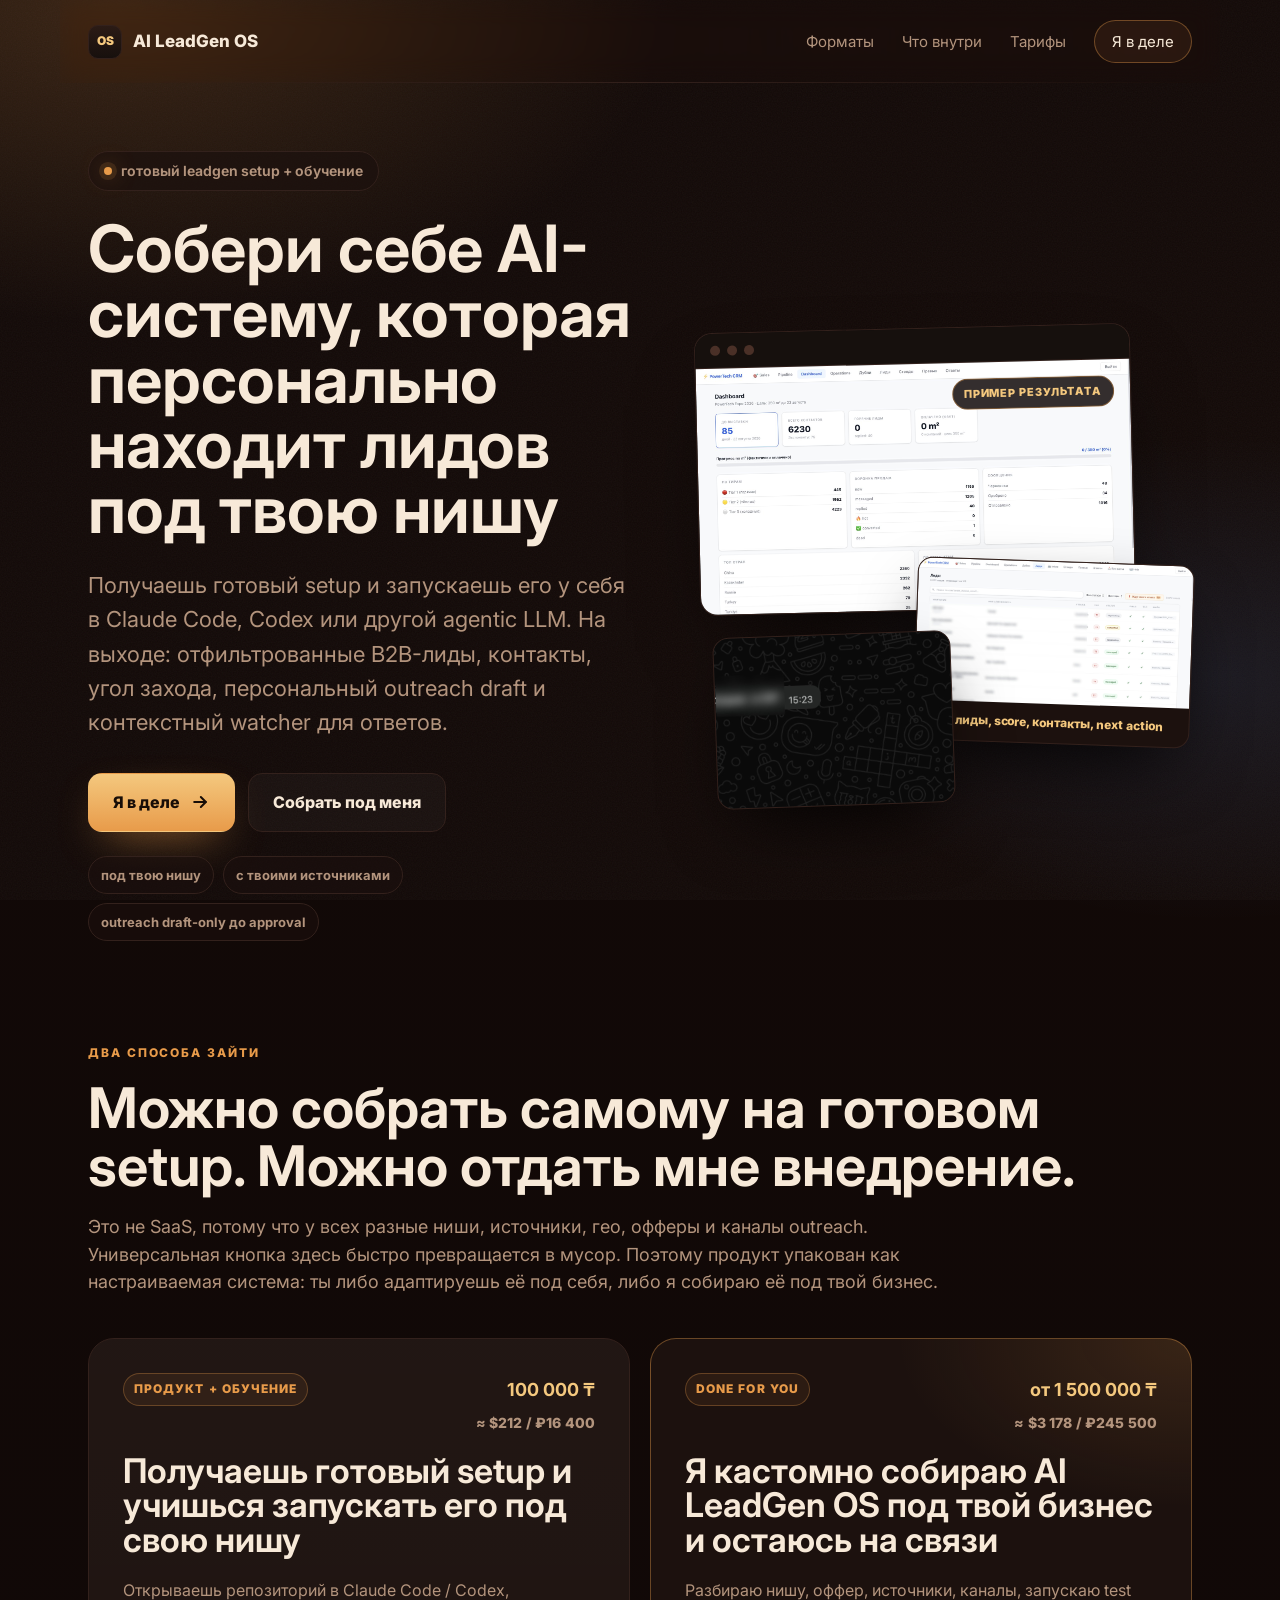
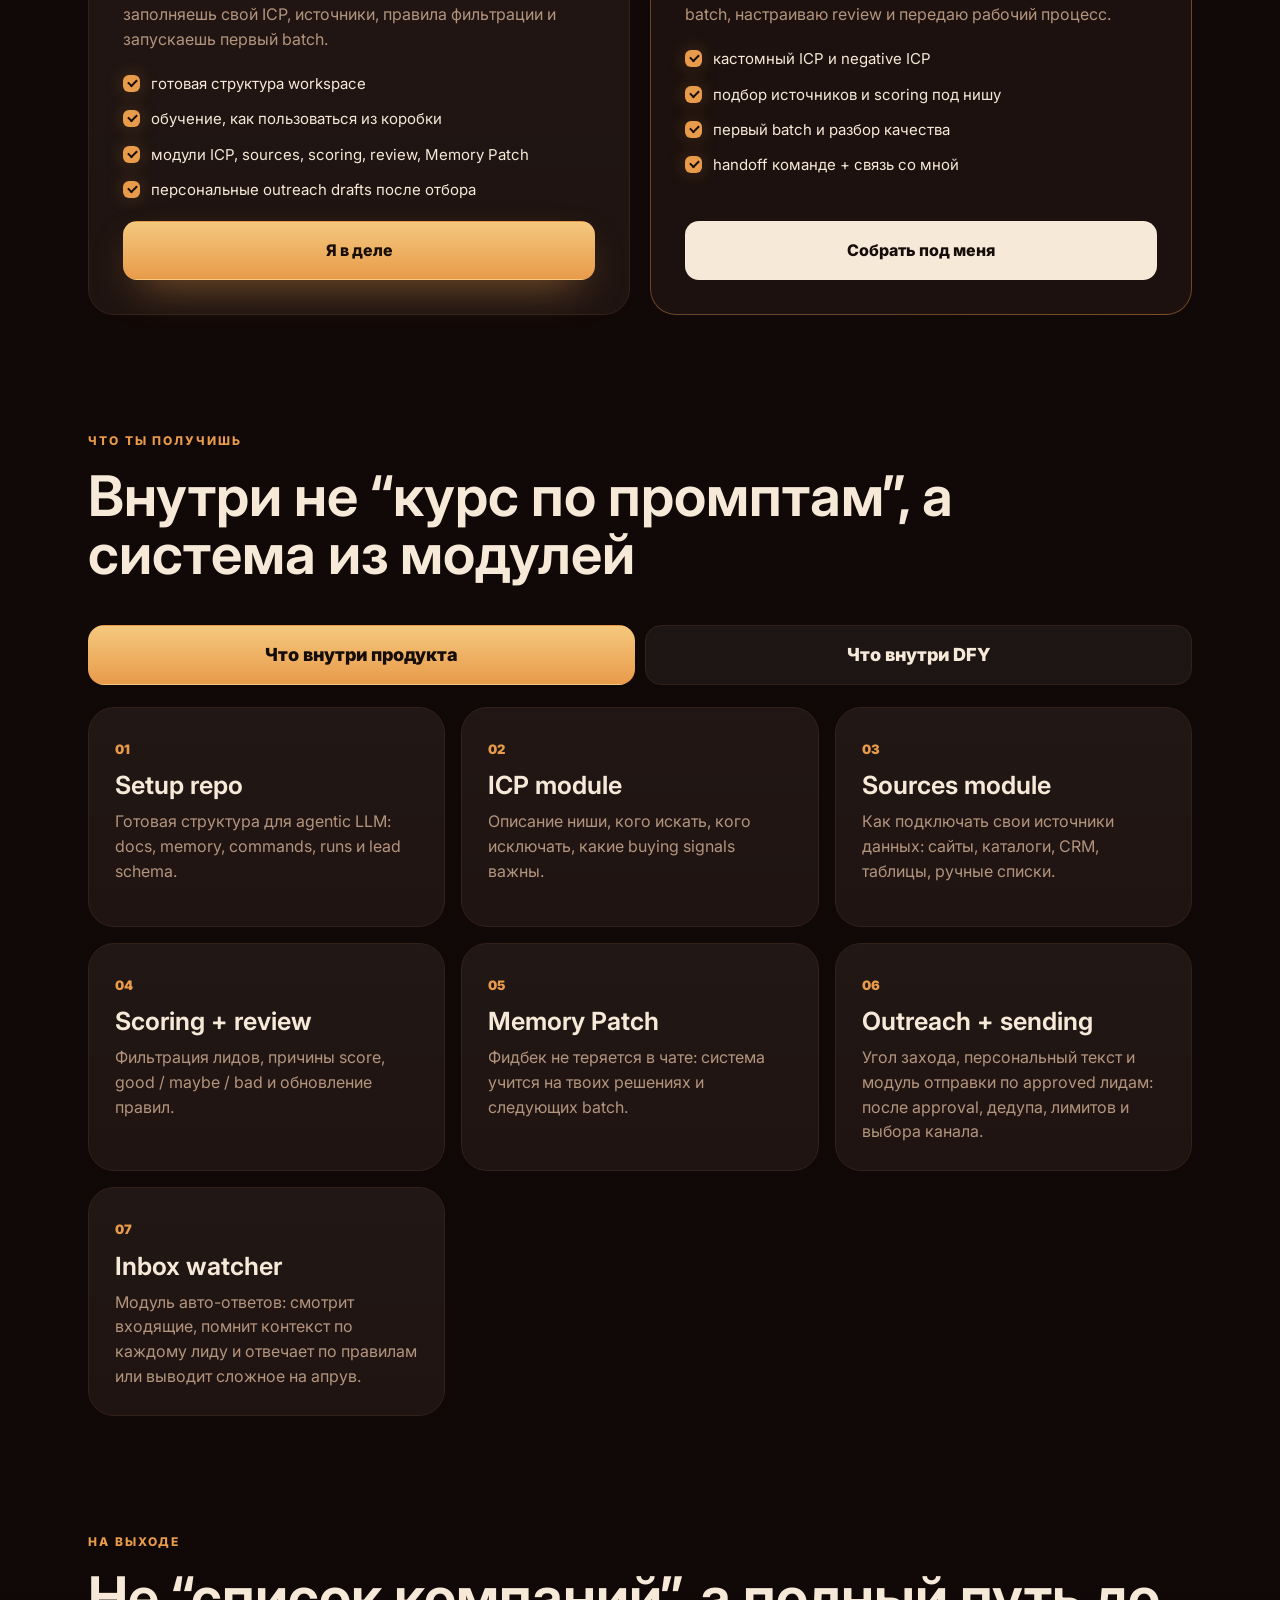
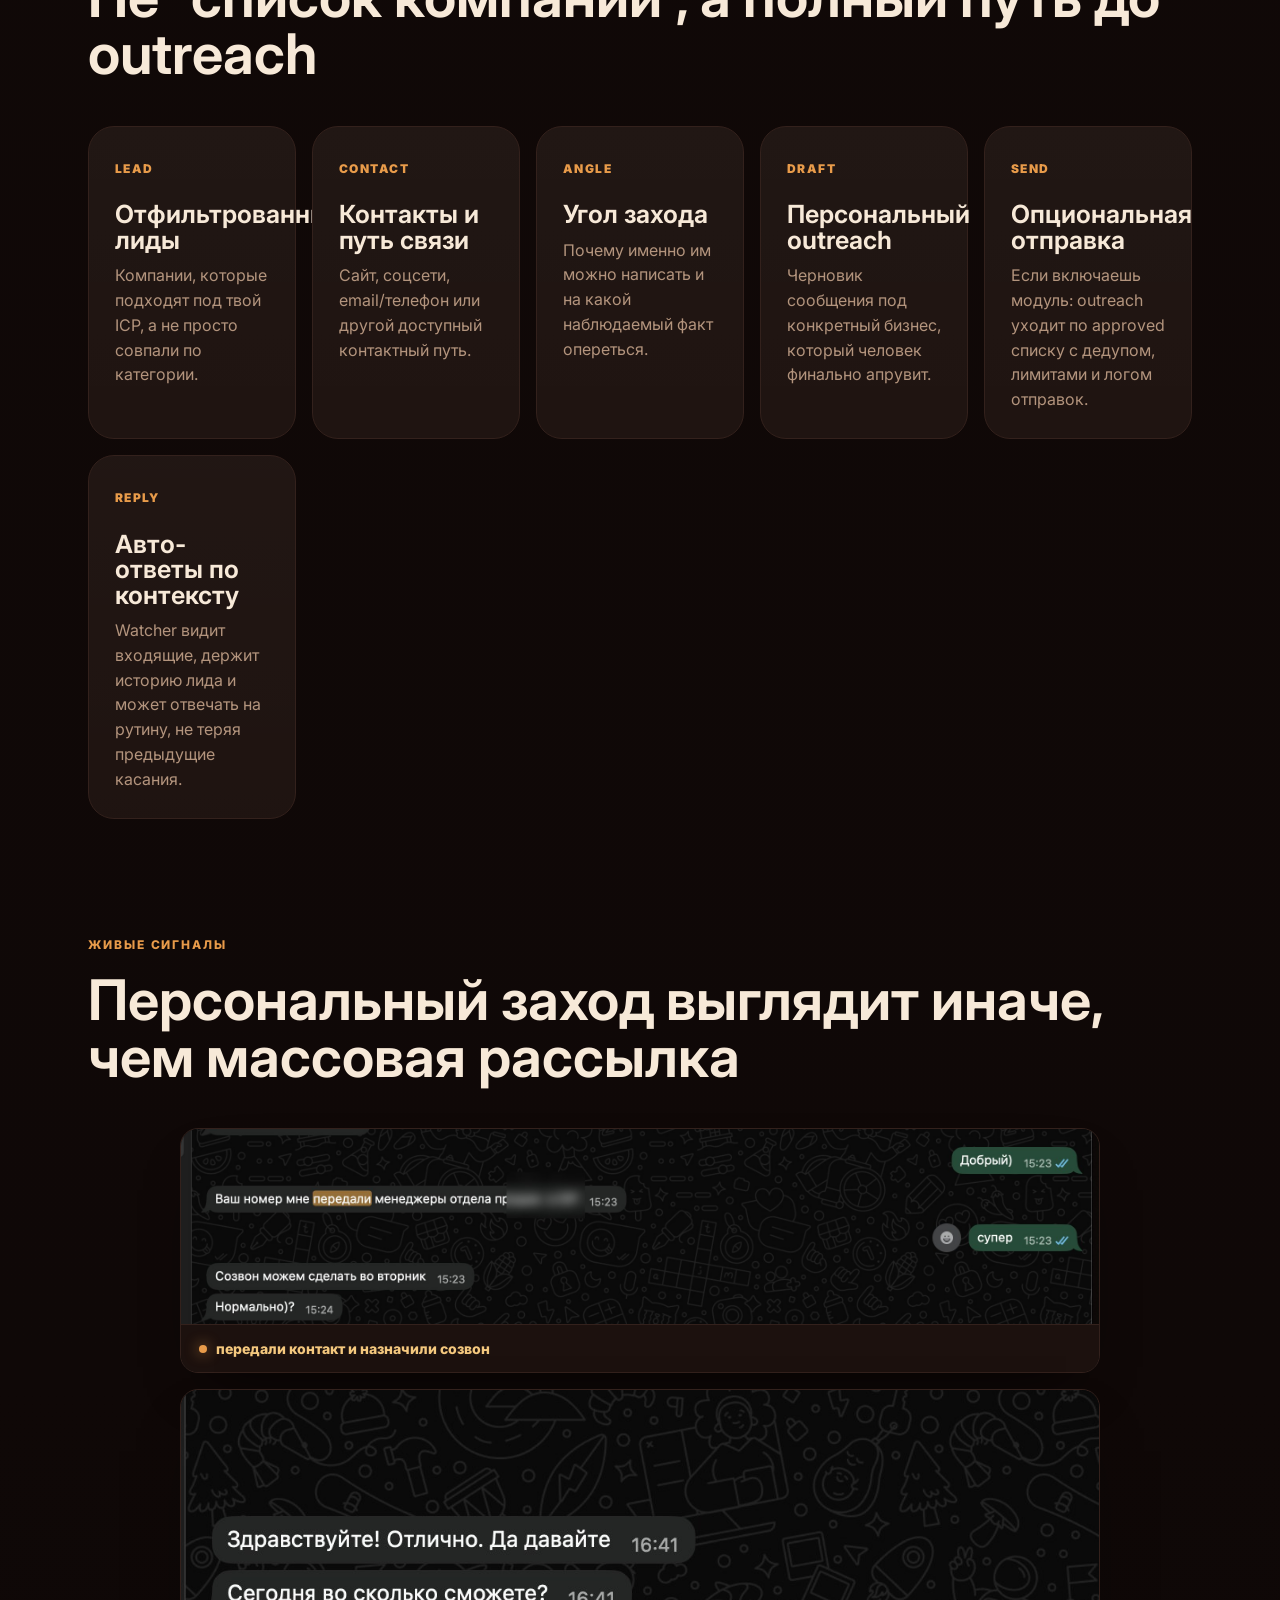
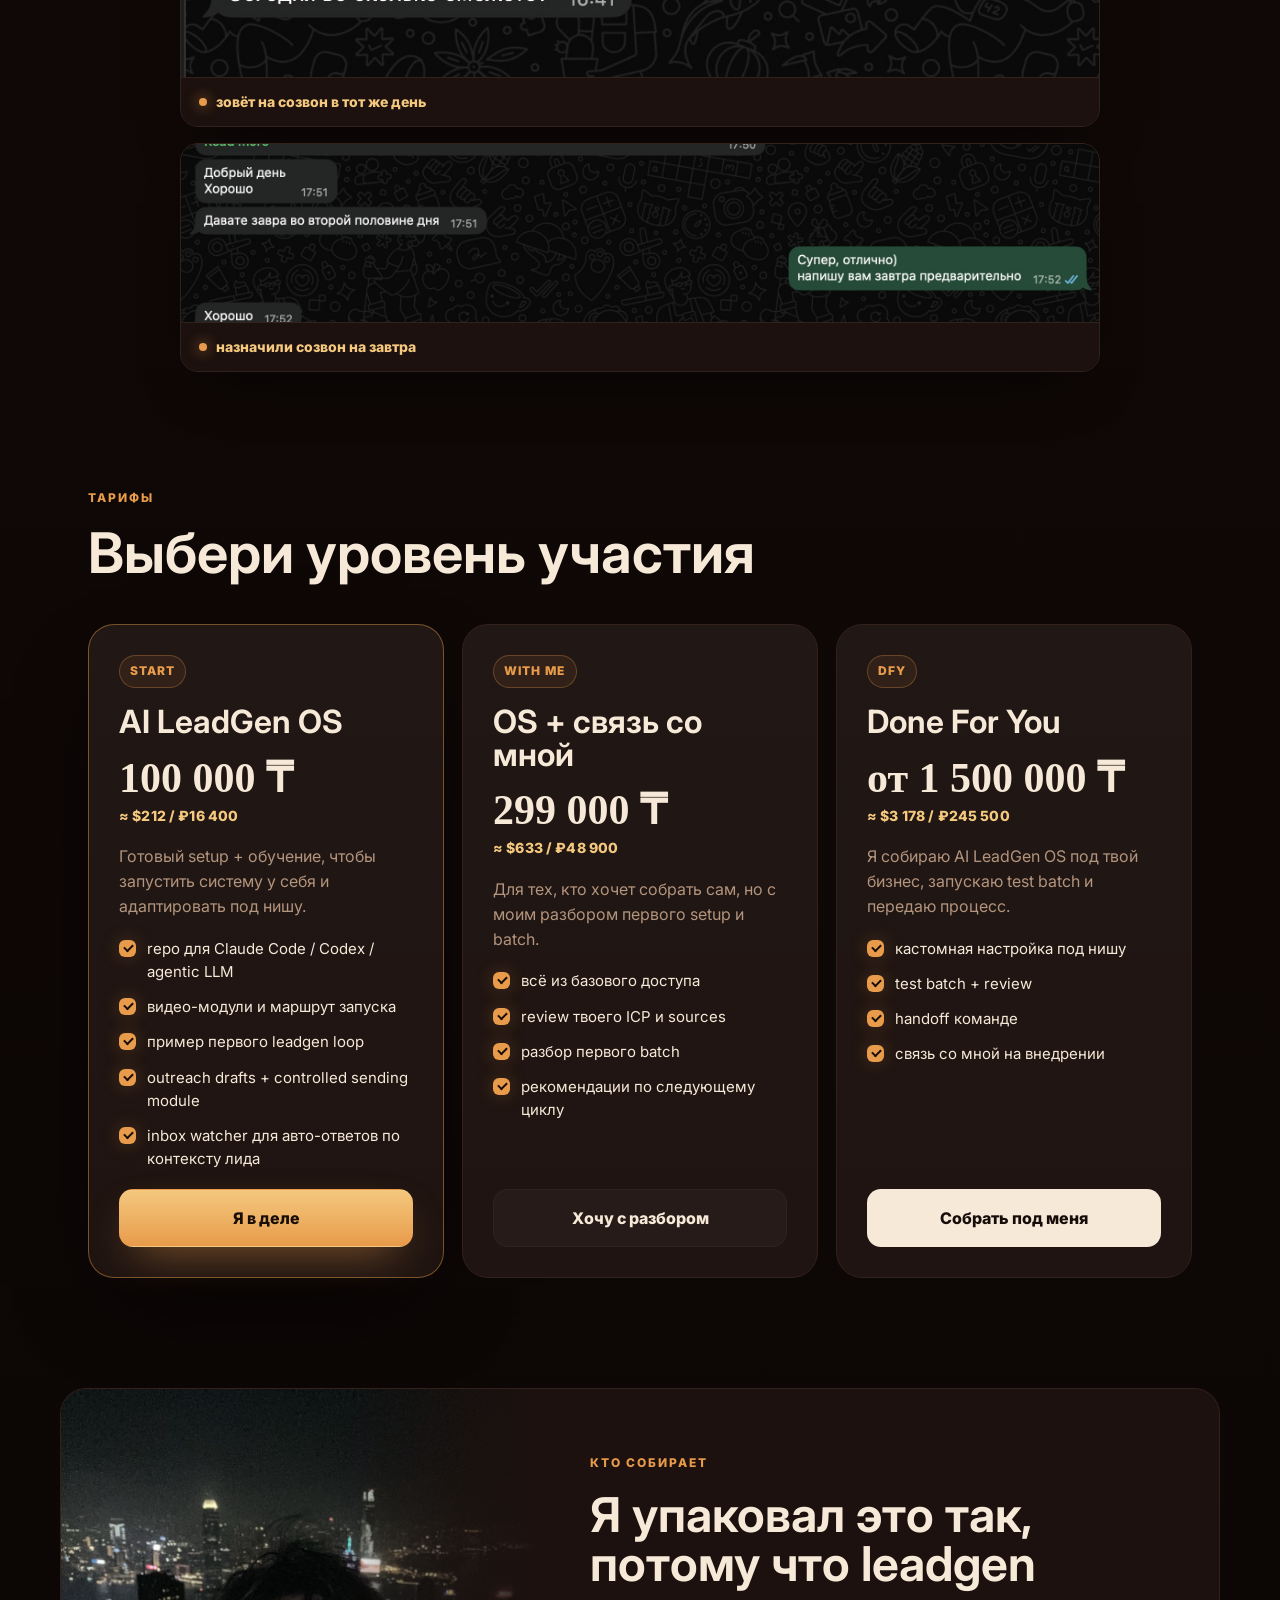
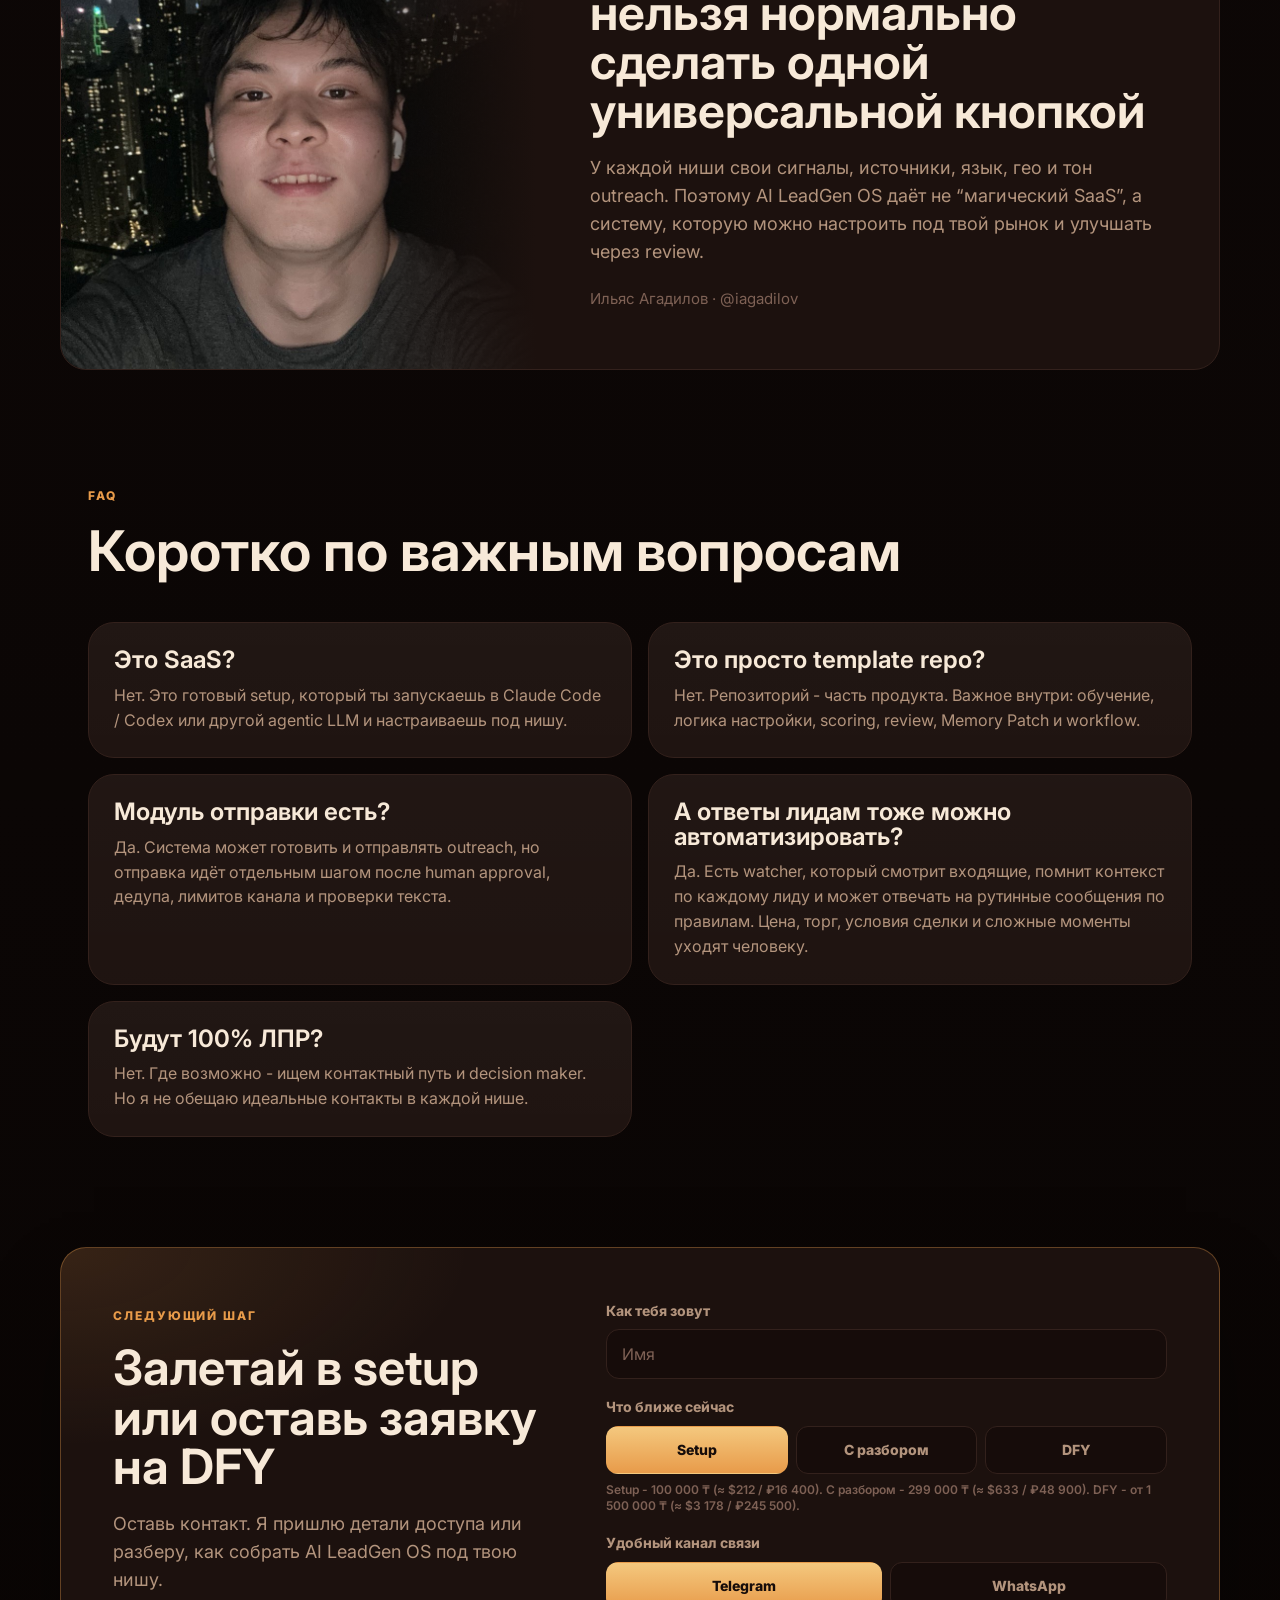
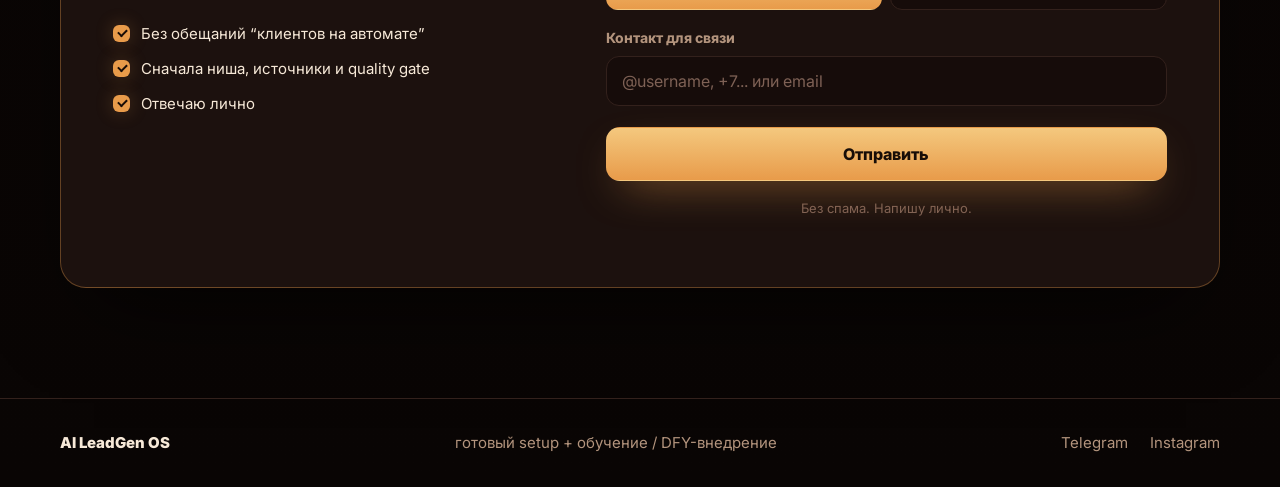
==== commit d577cb83: "remove optional intent select" ====
--- a/index.html
+++ b/index.html
@@ -338,20 +338,6 @@
           <input id="contact" name="contact" type="text" placeholder="@username, +7... или email" required>
         </div>
 
-        <div class="field">
-          <label for="hook">Что хочешь получить? <span class="opt">(необязательно)</span></label>
-          <div class="select-wrap">
-            <select id="hook" name="hook">
-              <option value="">- выбери -</option>
-              <option value="Я в деле - хочу setup">Я в деле - хочу setup</option>
-              <option value="Хочу setup с разбором">Хочу setup с разбором</option>
-              <option value="Хочу DFY под бизнес">Хочу DFY под бизнес</option>
-              <option value="Хочу понять, подойдёт ли ниша">Хочу понять, подойдёт ли ниша</option>
-            </select>
-            <svg class="select-caret" viewBox="0 0 24 24" width="18" height="18" fill="none" stroke="currentColor" stroke-width="2.4" stroke-linecap="round" stroke-linejoin="round"><polyline points="6 9 12 15 18 9"/></svg>
-          </div>
-        </div>
-
         <input type="text" name="company_url" class="hp" tabindex="-1" autocomplete="off" aria-hidden="true">
 
         <button type="submit" class="btn btn-primary btn-block" id="submitBtn">
